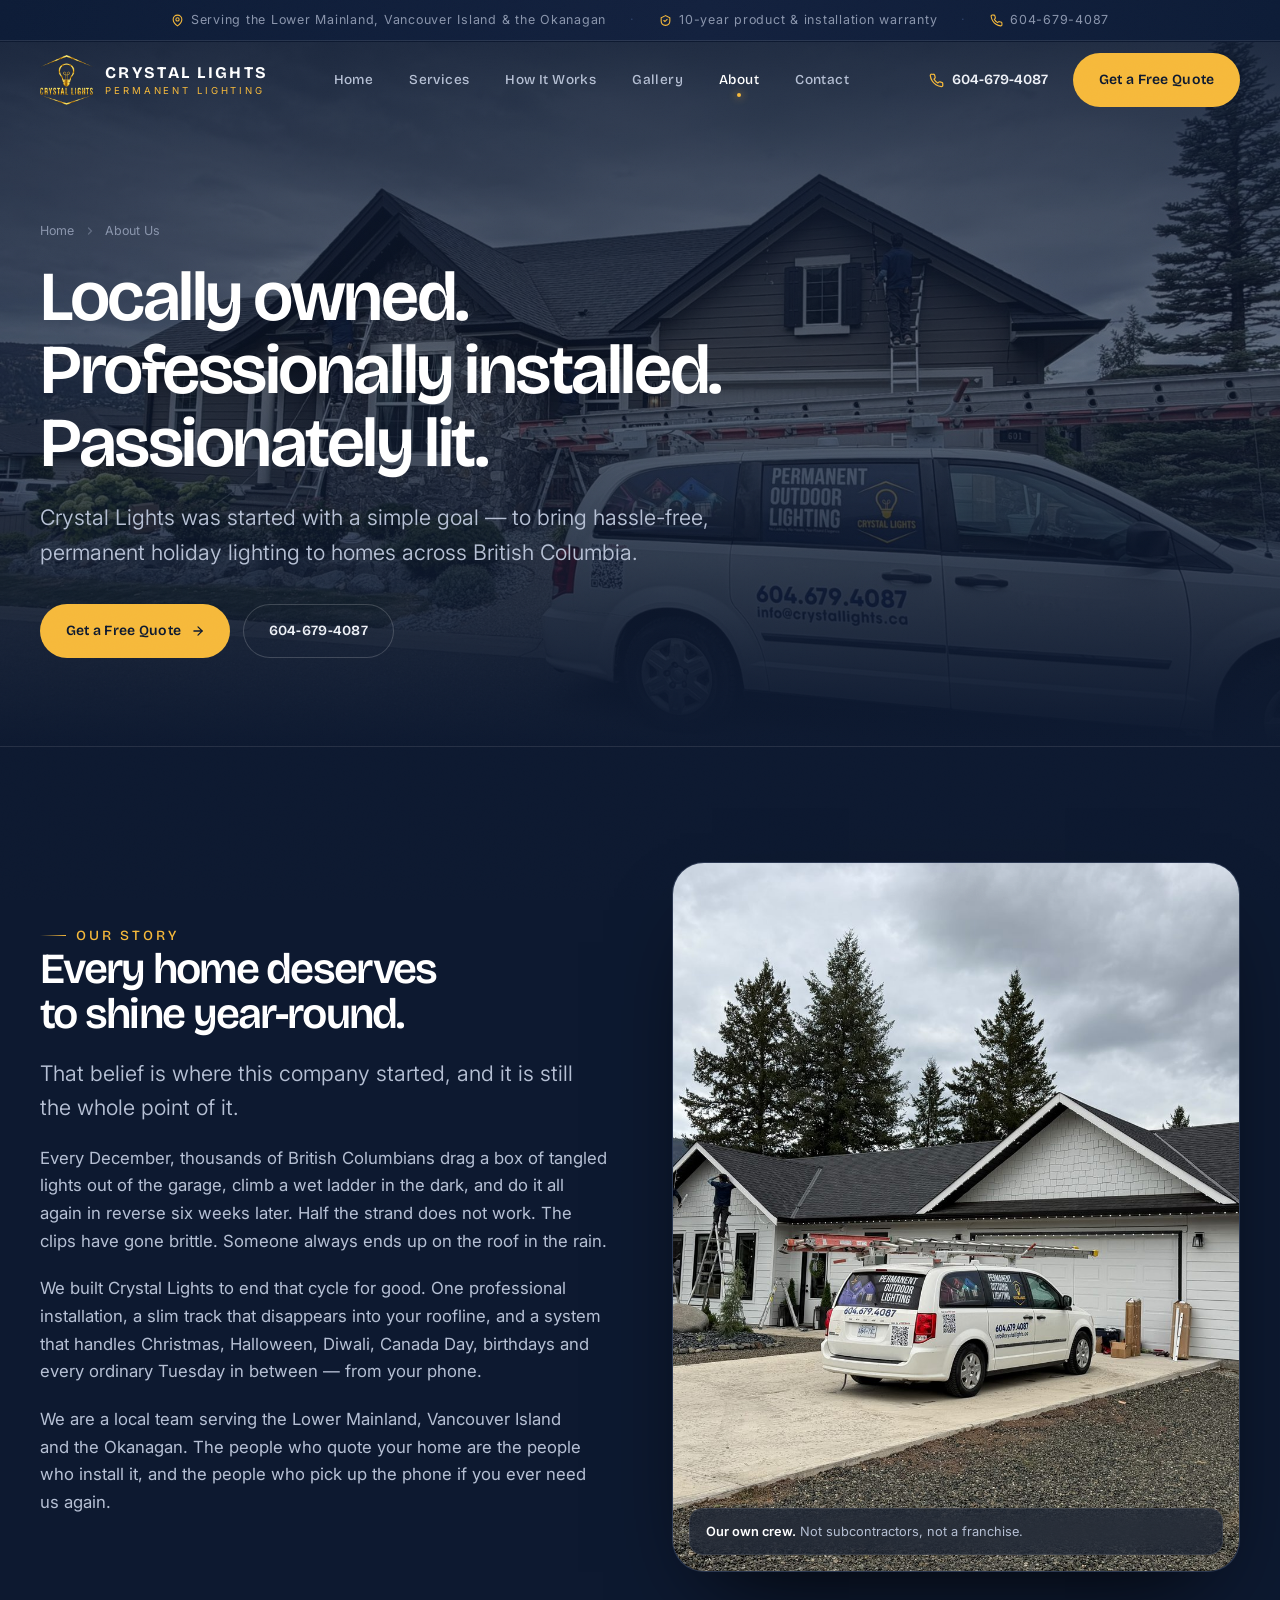
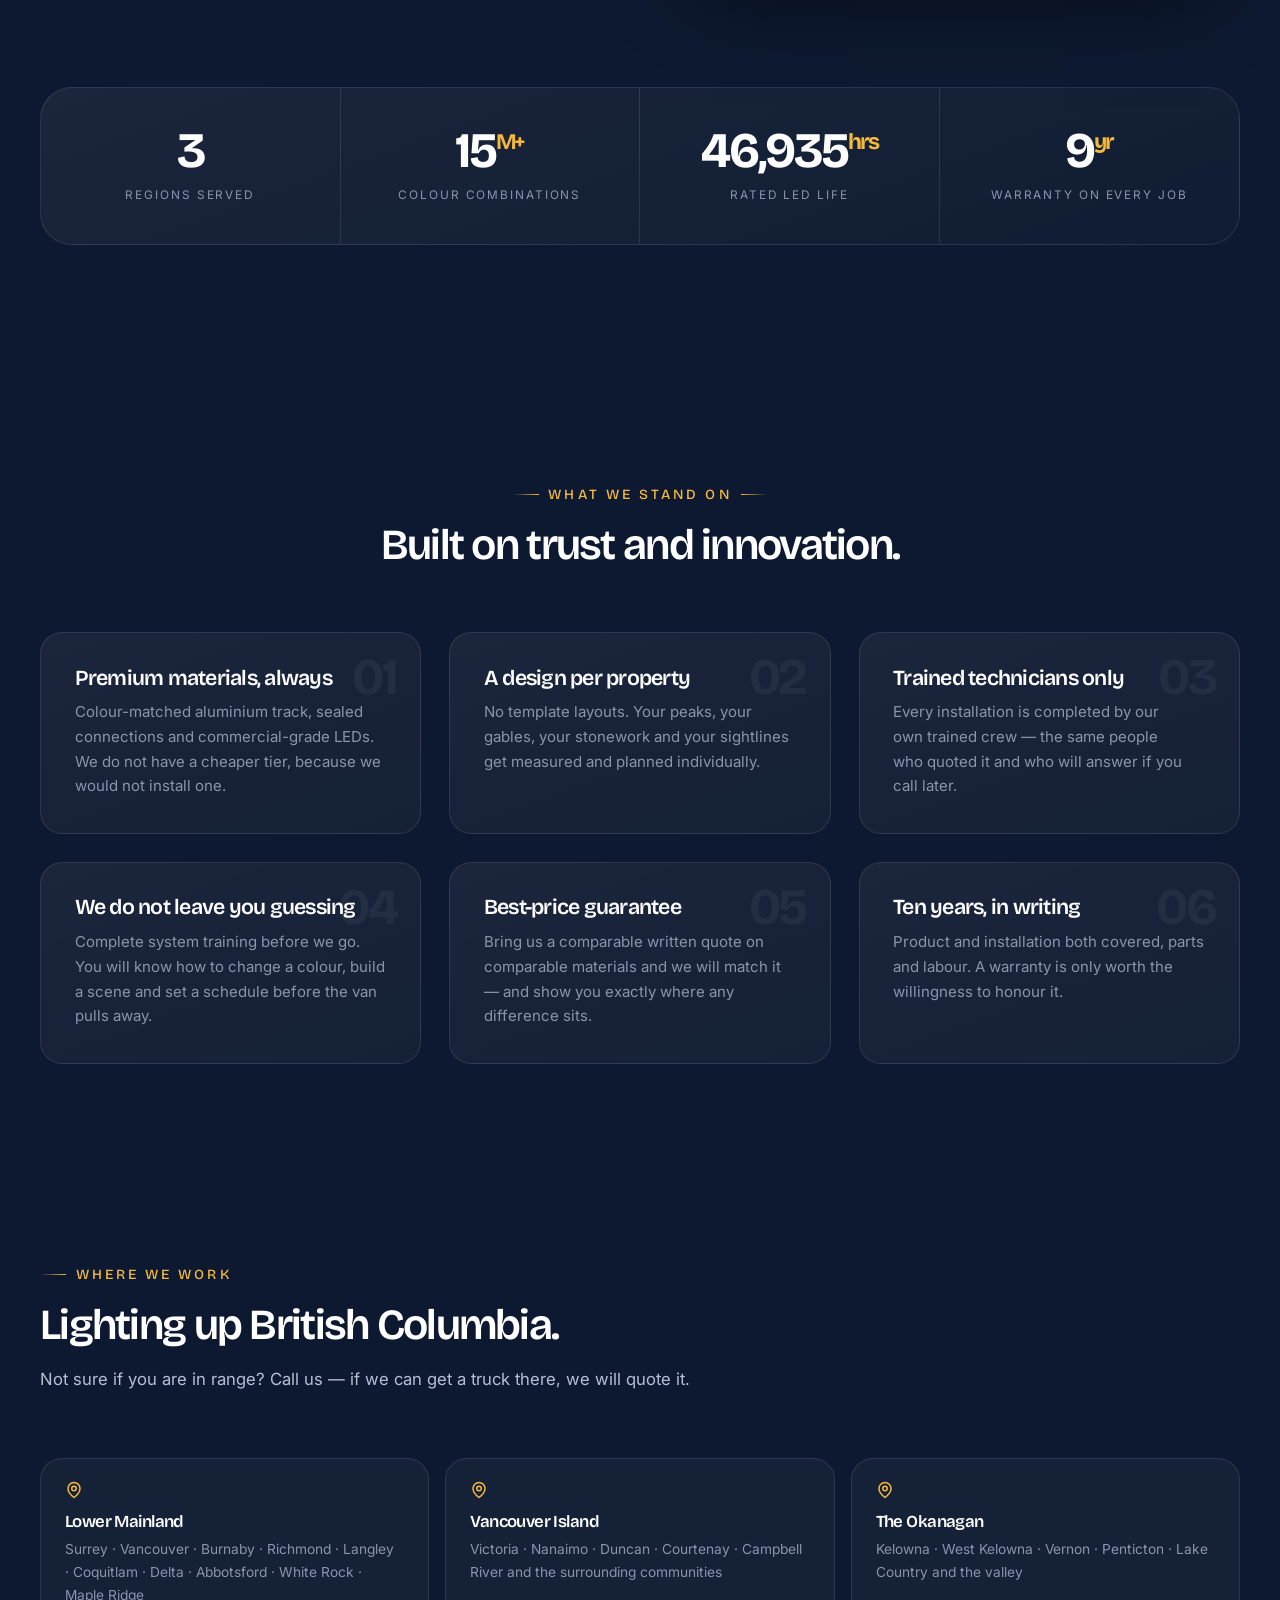
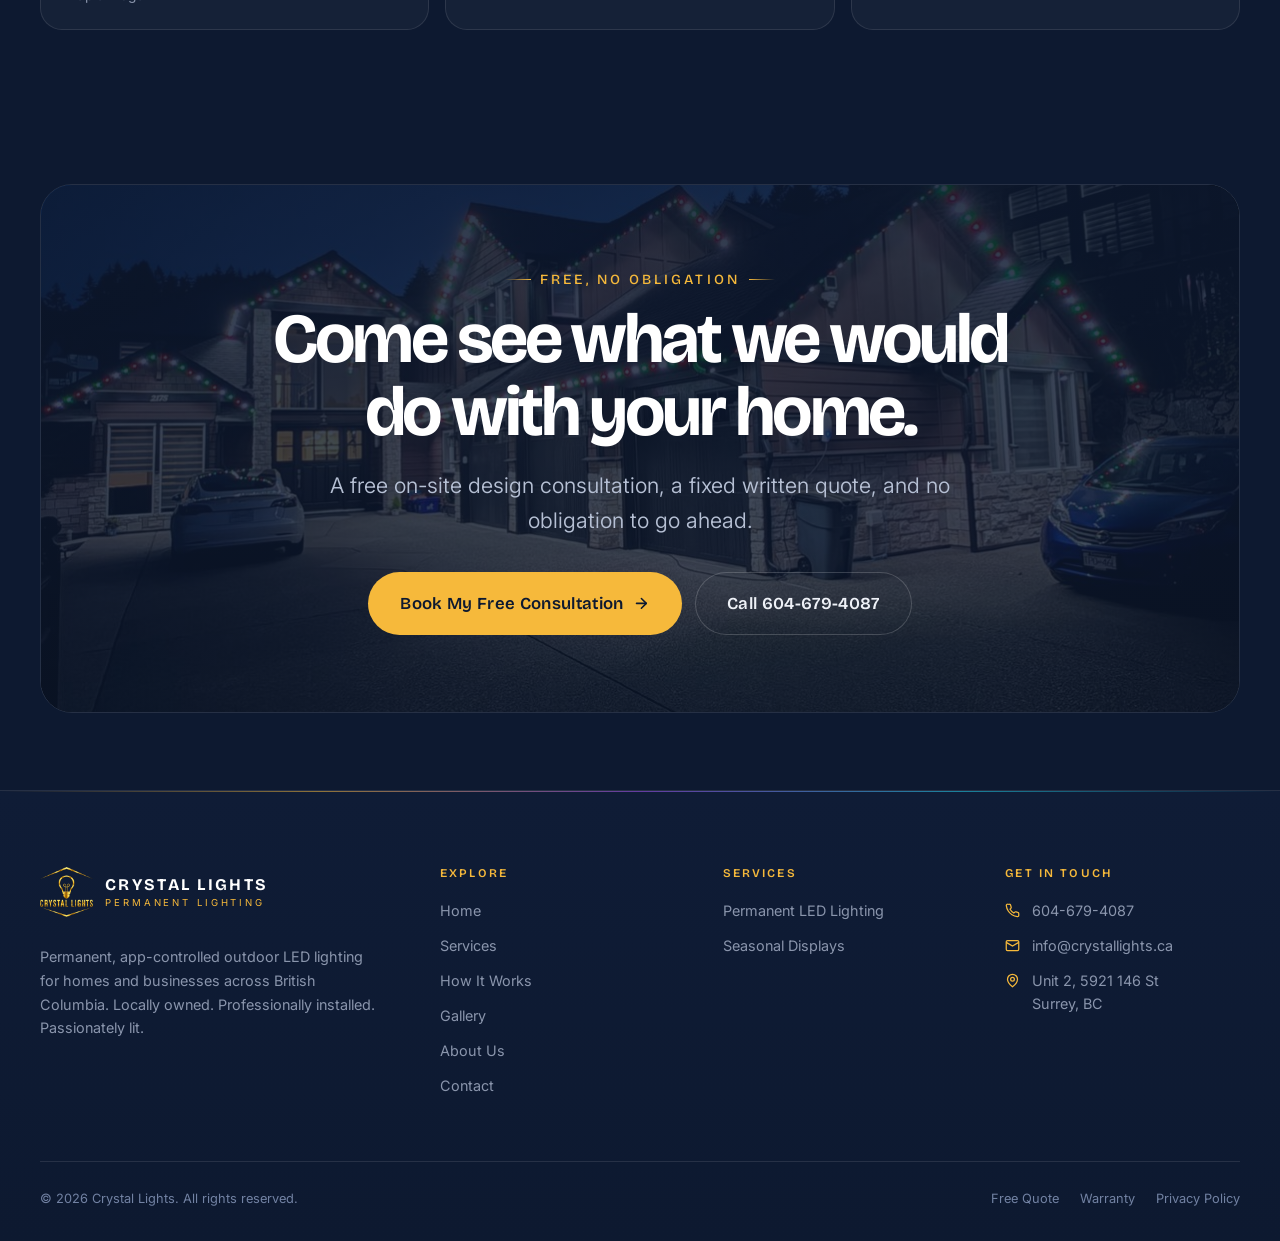
==== about.html @ 899b17d7 "Client revisions: hero copy, app section, scenes, gallery, quote form, reviews Homepage - Hero headl" ====
<!DOCTYPE html>
<html lang="en-CA">
<head>
<meta charset="utf-8">
<meta name="viewport" content="width=device-width, initial-scale=1">
<title>About Us | Locally Owned Permanent Lighting in BC | Crystal Lights</title>
<meta name="description" content="Crystal Lights was started to end the annual ladder climb. A local BC team serving the Lower Mainland, Vancouver Island and the Okanagan, with a 10-year warranty on every job.">
<meta name="theme-color" content="#0D1930">
<link rel="canonical" href="https://crystallights.ca/about.html">

<meta property="og:type" content="website">
<meta property="og:title" content="About Us | Locally Owned Permanent Lighting in BC | Crystal Lights">
<meta property="og:description" content="Crystal Lights was started to end the annual ladder climb. A local BC team serving the Lower Mainland, Vancouver Island and the Okanagan, with a 10-year warranty on every job.">
<meta property="og:image" content="assets/img/gallery/install-okanagan.jpg">
<meta property="og:url" content="https://crystallights.ca/about.html">

<link rel="preconnect" href="https://fonts.googleapis.com">
<link rel="preconnect" href="https://fonts.gstatic.com" crossorigin>
<link href="https://fonts.googleapis.com/css2?family=Bricolage+Grotesque:opsz,wght@12..96,300..800&family=Inter:wght@300;400;500;600;700&family=Instrument+Serif:ital@0;1&display=swap" rel="stylesheet">
<link rel="icon" type="image/png" href="assets/img/favicon.png">
<link rel="stylesheet" href="assets/css/style.css?v=20260917c">
</head>
<body>
<div class="grain" aria-hidden="true"></div>
<a class="skip-link" href="#main">Skip to content</a>

<!-- ========================= TOP BAR ========================= -->
<div class="topbar">
  <div class="shell topbar__inner">
    <span class="topbar__item">
      <svg viewBox="0 0 24 24" fill="none" stroke="currentColor" stroke-width="2" stroke-linecap="round"><path d="M20 10c0 6-8 12-8 12s-8-6-8-12a8 8 0 0 1 16 0Z"/><circle cx="12" cy="10" r="3"/></svg>
      Serving the Lower Mainland, Vancouver Island &amp; the Okanagan
    </span>
    <span class="topbar__sep">·</span>
    <span class="topbar__item topbar__item--hide-sm">
      <svg viewBox="0 0 24 24" fill="none" stroke="currentColor" stroke-width="2" stroke-linecap="round"><path d="m9 12 2 2 4-4"/><path d="M12 3 4 7v6c0 5 3.5 7.7 8 8 4.5-.3 8-3 8-8V7l-8-4Z"/></svg>
      10-year product &amp; installation warranty
    </span>
    <span class="topbar__sep">·</span>
    <a class="topbar__item topbar__item--hide-sm" href="tel:+16046794087">
      <svg viewBox="0 0 24 24" fill="none" stroke="currentColor" stroke-width="2" stroke-linecap="round"><path d="M22 16.9v3a2 2 0 0 1-2.2 2 19.8 19.8 0 0 1-8.6-3.1 19.5 19.5 0 0 1-6-6A19.8 19.8 0 0 1 2.1 4.2 2 2 0 0 1 4.1 2h3a2 2 0 0 1 2 1.7c.1 1 .4 1.9.7 2.8a2 2 0 0 1-.5 2.1L8.1 9.9a16 16 0 0 0 6 6l1.3-1.2a2 2 0 0 1 2.1-.5c.9.3 1.8.6 2.8.7a2 2 0 0 1 1.7 2Z"/></svg>
      604-679-4087
    </a>
  </div>
</div>

<!-- ========================= HEADER ========================= -->
<header class="site-header">
  <div class="shell nav">
    <a class="brand" href="index.html" aria-label="Crystal Lights — home">
      <img class="brand__img" src="assets/img/logo.png" alt="" aria-hidden="true" width="170" height="160">
      <span class="brand__text">
        <span class="brand__name">Crystal Lights</span>
        <span class="brand__tag">Permanent Lighting</span>
      </span>
    </a>

    <nav aria-label="Primary">
      <ul class="nav__menu">
        <li><a class="nav__link" href="index.html">Home</a></li>
        <li><a class="nav__link" href="services.html">Services</a></li>
        <li><a class="nav__link" href="how-it-works.html">How It Works</a></li>
        <li><a class="nav__link" href="gallery.html">Gallery</a></li>
        <li><a class="nav__link" href="about.html" aria-current="page">About</a></li>
        <li><a class="nav__link" href="contact.html">Contact</a></li>
      </ul>
    </nav>

    <div class="nav__actions">
      <a class="nav__phone" href="tel:+16046794087">
        <svg viewBox="0 0 24 24" fill="none" stroke="currentColor" stroke-width="2" stroke-linecap="round"><path d="M22 16.9v3a2 2 0 0 1-2.2 2 19.8 19.8 0 0 1-8.6-3.1 19.5 19.5 0 0 1-6-6A19.8 19.8 0 0 1 2.1 4.2 2 2 0 0 1 4.1 2h3a2 2 0 0 1 2 1.7c.1 1 .4 1.9.7 2.8a2 2 0 0 1-.5 2.1L8.1 9.9a16 16 0 0 0 6 6l1.3-1.2a2 2 0 0 1 2.1-.5c.9.3 1.8.6 2.8.7a2 2 0 0 1 1.7 2Z"/></svg>
        604-679-4087
      </a>
      <a class="btn" href="contact.html">Get a Free Quote</a>
      <button class="burger" type="button" data-burger aria-expanded="false" aria-label="Open menu" aria-controls="drawer">
        <span></span><span></span><span></span>
      </button>
    </div>
  </div>
</header>

<!-- ========================= MOBILE DRAWER ========================= -->
<div class="drawer" id="drawer" data-drawer>
  <div class="drawer__top">
    <span class="brand">
      <img class="brand__img" src="assets/img/logo.png" alt="" aria-hidden="true" width="170" height="160">
      <span class="brand__text">
        <span class="brand__name">Crystal Lights</span>
        <span class="brand__tag">Permanent Lighting</span>
      </span>
    </span>
    <button class="burger" type="button" data-drawer-close aria-expanded="true" aria-label="Close menu">
      <span></span><span></span><span></span>
    </button>
  </div>

  <nav aria-label="Mobile">
    <ul class="drawer__menu">
      <li><a href="index.html"><span>01</span>Home</a></li>
      <li><a href="services.html"><span>02</span>Services</a></li>
      <li><a href="how-it-works.html"><span>03</span>How It Works</a></li>
      <li><a href="gallery.html"><span>04</span>Gallery</a></li>
      <li><a href="about.html" aria-current="page"><span>05</span>About</a></li>
      <li><a href="contact.html"><span>06</span>Contact</a></li>
    </ul>
  </nav>

  <div class="drawer__foot">
    <div class="drawer__contact">
      <a href="tel:+16046794087">604-679-4087</a>
      <a href="mailto:info@crystallights.ca">info@crystallights.ca</a>
      <span class="muted small">Unit 2, 5921 146 St, Surrey, BC</span>
    </div>
    <a class="btn btn--block" href="contact.html">Book a Free Design Consult</a>
  </div>
</div>

<main id="main">


<section class="page-hero">
  <div class="page-hero__media" aria-hidden="true">
    <img src="assets/img/gallery/install-okanagan.jpg" alt="" fetchpriority="high">
  </div>
  <div class="shell">
    <nav class="crumbs" aria-label="Breadcrumb">
      <a href="index.html">Home</a>
      <svg viewBox="0 0 24 24" fill="none" stroke="currentColor" stroke-width="2.5" stroke-linecap="round"><path d="m9 18 6-6-6-6"/></svg>
      <span>About Us</span>
    </nav>
    <h1>Locally owned. Professionally installed. Passionately lit.</h1>
    <p class="lede">Crystal Lights was started with a simple goal — to bring hassle-free, permanent holiday lighting to homes across British Columbia.</p>
    <div class="hero__cta">
      <a class="btn" href="contact.html">Get a Free Quote <svg viewBox="0 0 24 24" fill="none" stroke="currentColor" stroke-width="2.2" stroke-linecap="round" stroke-linejoin="round"><path d="M5 12h14"/><path d="m12 5 7 7-7 7"/></svg></a>
      <a class="btn btn--ghost" href="tel:+16046794087">604-679-4087</a>
    </div>
  </div>
</section>

<section class="section">
  <div class="shell split">
    <div data-reveal>
      <span class="eyebrow">Our story</span>
      <h2 class="h2">Every home deserves to shine year-round.</h2>
      <p class="lede mt-sm">That belief is where this company started, and it is still the whole point of it.</p>
      <p class="mt-sm">Every December, thousands of British Columbians drag a box of tangled lights out of the garage, climb a wet ladder in the dark, and do it all again in reverse six weeks later. Half the strand does not work. The clips have gone brittle. Someone always ends up on the roof in the rain.</p>
      <p class="mt-sm">We built Crystal Lights to end that cycle for good. One professional installation, a slim track that disappears into your roofline, and a system that handles Christmas, Halloween, Diwali, Canada Day, birthdays and every ordinary Tuesday in between — from your phone.</p>
      <p class="mt-sm">We are a local team serving the Lower Mainland, Vancouver Island and the Okanagan. The people who quote your home are the people who install it, and the people who pick up the phone if you ever need us again.</p>
    </div>
    <div data-reveal>
      <div class="frame frame--tall">
        <img src="assets/img/gallery/install-valley.jpg" alt="Two Crystal Lights technicians on ladders installing lighting track along a white home's roofline, with the branded company van in the driveway." loading="lazy">
        <span class="frame__caption"><span><b>Our own crew.</b> Not subcontractors, not a franchise.</span></span>
      </div>
    </div>
  </div>
</section>

<section class="section section--flush-top">
  <div class="shell">
    <div class="stats-band" data-reveal>
      <div class="stat">
        <div class="stat__n"><span data-count="3">0</span></div>
        <div class="stat__l">Regions served</div>
      </div>
      <div class="stat">
        <div class="stat__n"><span data-count="16">0</span><sup>M+</sup></div>
        <div class="stat__l">Colour combinations</div>
      </div>
      <div class="stat">
        <div class="stat__n"><span data-count="50000">0</span><sup>hrs</sup></div>
        <div class="stat__l">Rated LED life</div>
      </div>
      <div class="stat">
        <div class="stat__n"><span data-count="10">0</span><sup>yr</sup></div>
        <div class="stat__l">Warranty on every job</div>
      </div>
    </div>
  </div>
</section>

<section class="section">
  <div class="shell">
    <div class="section-head is-center" data-reveal>
      <span class="eyebrow eyebrow--center">What we stand on</span>
      <h2 class="h2">Built on trust and innovation.</h2>
    </div>
    <div class="grid grid--3 mt-lg">
      <article class="card" data-reveal>
        <span class="card__num">01</span>
        <h3 class="h4">Premium materials, always</h3>
        <p>Colour-matched aluminium track, sealed connections and commercial-grade LEDs. We do not have a cheaper tier, because we would not install one.</p>
      </article>
      <article class="card" data-reveal>
        <span class="card__num">02</span>
        <h3 class="h4">A design per property</h3>
        <p>No template layouts. Your peaks, your gables, your stonework and your sightlines get measured and planned individually.</p>
      </article>
      <article class="card" data-reveal>
        <span class="card__num">03</span>
        <h3 class="h4">Trained technicians only</h3>
        <p>Every installation is completed by our own trained crew — the same people who quoted it and who will answer if you call later.</p>
      </article>
      <article class="card" data-reveal>
        <span class="card__num">04</span>
        <h3 class="h4">We do not leave you guessing</h3>
        <p>Complete system training before we go. You will know how to change a colour, build a scene and set a schedule before the van pulls away.</p>
      </article>
      <article class="card" data-reveal>
        <span class="card__num">05</span>
        <h3 class="h4">Best-price guarantee</h3>
        <p>Bring us a comparable written quote on comparable materials and we will match it — and show you exactly where any difference sits.</p>
      </article>
      <article class="card" data-reveal>
        <span class="card__num">06</span>
        <h3 class="h4">Ten years, in writing</h3>
        <p>Product and installation both covered, parts and labour. A warranty is only worth the willingness to honour it.</p>
      </article>
    </div>
  </div>
</section>

<section class="section section--tight">
  <div class="shell">
    <div class="section-head" data-reveal>
      <span class="eyebrow">Where we work</span>
      <h2 class="h2">Lighting up British Columbia.</h2>
      <p>Not sure if you are in range? Call us — if we can get a truck there, we will quote it.</p>
    </div>
    <div class="areas mt-lg">
      <div class="area" data-reveal>
        <svg class="area__pin" viewBox="0 0 24 24" fill="none" stroke="currentColor" stroke-width="2" stroke-linecap="round"><path d="M20 10c0 6-8 12-8 12s-8-6-8-12a8 8 0 0 1 16 0Z"/><circle cx="12" cy="10" r="3"/></svg>
        <h3>Lower Mainland</h3>
        <p>Surrey · Vancouver · Burnaby · Richmond · Langley · Coquitlam · Delta · Abbotsford · White Rock · Maple Ridge</p>
      </div>
      <div class="area" data-reveal>
        <svg class="area__pin" viewBox="0 0 24 24" fill="none" stroke="currentColor" stroke-width="2" stroke-linecap="round"><path d="M20 10c0 6-8 12-8 12s-8-6-8-12a8 8 0 0 1 16 0Z"/><circle cx="12" cy="10" r="3"/></svg>
        <h3>Vancouver Island</h3>
        <p>Victoria · Nanaimo · Duncan · Courtenay · Campbell River and the surrounding communities</p>
      </div>
      <div class="area" data-reveal>
        <svg class="area__pin" viewBox="0 0 24 24" fill="none" stroke="currentColor" stroke-width="2" stroke-linecap="round"><path d="M20 10c0 6-8 12-8 12s-8-6-8-12a8 8 0 0 1 16 0Z"/><circle cx="12" cy="10" r="3"/></svg>
        <h3>The Okanagan</h3>
        <p>Kelowna · West Kelowna · Vernon · Penticton · Lake Country and the valley</p>
      </div>
    </div>
  </div>
</section>

<section class="section section--tight">
  <div class="shell">
    <div class="cta-band" data-reveal>
      <div class="cta-band__bg" aria-hidden="true"><img src="assets/img/gallery/craftsman-christmas.jpg" alt="" loading="lazy"></div>
      <span class="eyebrow eyebrow--center">Free, no obligation</span>
      <h2 class="mt-xs">Come see what we would do with your home.</h2>
      <p class="lede">A free on-site design consultation, a fixed written quote, and no obligation to go ahead.</p>
      <div class="hero__cta">
        <a class="btn btn--lg" href="contact.html">Book My Free Consultation <svg viewBox="0 0 24 24" fill="none" stroke="currentColor" stroke-width="2.2" stroke-linecap="round" stroke-linejoin="round"><path d="M5 12h14"/><path d="m12 5 7 7-7 7"/></svg></a>
        <a class="btn btn--ghost btn--lg" href="tel:+16046794087">Call 604-679-4087</a>
      </div>
    </div>
  </div>
</section>

</main>

<!-- ========================= FOOTER ========================= -->
<footer class="site-footer">
  <div class="shell">
    <div class="footer__grid">
      <div class="footer__about">
        <a class="brand" href="index.html">
          <img class="brand__img" src="assets/img/logo.png" alt="" aria-hidden="true" width="170" height="160">
      <span class="brand__text">
        <span class="brand__name">Crystal Lights</span>
        <span class="brand__tag">Permanent Lighting</span>
      </span>
        </a>
        <p>Permanent, app-controlled outdoor LED lighting for homes and businesses across British Columbia. Locally owned. Professionally installed. Passionately lit.</p>
        <!-- Social links: the current crystallights.ca has Facebook, X and
             Instagram icons in its footer, but none of them carry a URL — they
             were never connected. Nothing to copy across, so they are left out
             rather than shipped dead. When the owner supplies the handles,
             delete this comment and uncomment the block below.

        <div class="socials">
          <a href="https://facebook.com/YOURPAGE" aria-label="Crystal Lights on Facebook" rel="noopener"><svg viewBox="0 0 24 24" fill="currentColor"><path d="M22 12a10 10 0 1 0-11.6 9.9v-7H7.9V12h2.5V9.8c0-2.5 1.5-3.9 3.8-3.9 1.1 0 2.2.2 2.2.2v2.5h-1.3c-1.2 0-1.6.8-1.6 1.6V12h2.8l-.4 2.9h-2.3v7A10 10 0 0 0 22 12Z"/></svg></a>
          <a href="https://instagram.com/YOURHANDLE" aria-label="Crystal Lights on Instagram" rel="noopener"><svg viewBox="0 0 24 24" fill="none" stroke="currentColor" stroke-width="1.9"><rect x="3" y="3" width="18" height="18" rx="5"/><circle cx="12" cy="12" r="3.8"/><circle cx="17.4" cy="6.6" r="1.1" fill="currentColor" stroke="none"/></svg></a>
          <a href="https://x.com/YOURHANDLE" aria-label="Crystal Lights on X" rel="noopener"><svg viewBox="0 0 24 24" fill="currentColor"><path d="M17.5 3h3.1l-6.8 7.8L21.8 21h-6.2l-4.9-6.4L5.1 21H2l7.3-8.3L2.4 3h6.3l4.4 5.8ZM16.4 19.2h1.7L7.7 4.7H5.9Z"/></svg></a>
        </div>
        -->
      </div>

      <div class="footer__col">
        <h4>Explore</h4>
        <ul>
          <li><a href="index.html">Home</a></li>
          <li><a href="services.html">Services</a></li>
          <li><a href="how-it-works.html">How It Works</a></li>
          <li><a href="gallery.html">Gallery</a></li>
          <li><a href="about.html">About Us</a></li>
          <li><a href="contact.html">Contact</a></li>
        </ul>
      </div>

      <div class="footer__col">
        <h4>Services</h4>
        <ul>
          <li><a href="services.html#permanent">Permanent LED Lighting</a></li>
          <li><a href="services.html#seasonal">Seasonal Displays</a></li>
        </ul>
      </div>

      <div class="footer__col">
        <h4>Get in touch</h4>
        <ul>
          <li class="with-ic">
            <svg viewBox="0 0 24 24" fill="none" stroke="currentColor" stroke-width="2" stroke-linecap="round"><path d="M22 16.9v3a2 2 0 0 1-2.2 2 19.8 19.8 0 0 1-8.6-3.1 19.5 19.5 0 0 1-6-6A19.8 19.8 0 0 1 2.1 4.2 2 2 0 0 1 4.1 2h3a2 2 0 0 1 2 1.7c.1 1 .4 1.9.7 2.8a2 2 0 0 1-.5 2.1L8.1 9.9a16 16 0 0 0 6 6l1.3-1.2a2 2 0 0 1 2.1-.5c.9.3 1.8.6 2.8.7a2 2 0 0 1 1.7 2Z"/></svg>
            <a href="tel:+16046794087">604-679-4087</a>
          </li>
          <li class="with-ic">
            <svg viewBox="0 0 24 24" fill="none" stroke="currentColor" stroke-width="2"><rect x="2" y="4" width="20" height="16" rx="2"/><path d="m2 7 10 6 10-6"/></svg>
            <a href="mailto:info@crystallights.ca">info@crystallights.ca</a>
          </li>
          <li class="with-ic">
            <svg viewBox="0 0 24 24" fill="none" stroke="currentColor" stroke-width="2" stroke-linecap="round"><path d="M20 10c0 6-8 12-8 12s-8-6-8-12a8 8 0 0 1 16 0Z"/><circle cx="12" cy="10" r="3"/></svg>
            <span>Unit 2, 5921 146 St<br>Surrey, BC</span>
          </li>
        </ul>
      </div>
    </div>

    <div class="footer__bar">
      <span>© <span data-year>2026</span> Crystal Lights. All rights reserved.</span>
      <nav aria-label="Legal">
        <a href="contact.html">Free Quote</a>
        <a href="services.html">Warranty</a>
        <a href="privacy.html">Privacy Policy</a>
      </nav>
    </div>
  </div>
</footer>

<!-- ========================= LIGHTBOX ========================= -->
<div class="lightbox" data-lightbox role="dialog" aria-modal="true" aria-label="Gallery image">
  <button class="lightbox__btn lightbox__close" type="button" data-lightbox-close aria-label="Close">
    <svg viewBox="0 0 24 24" fill="none" stroke="currentColor" stroke-width="2" stroke-linecap="round"><path d="M18 6 6 18"/><path d="m6 6 12 12"/></svg>
  </button>
  <button class="lightbox__btn lightbox__prev" type="button" data-lightbox-prev aria-label="Previous">
    <svg viewBox="0 0 24 24" fill="none" stroke="currentColor" stroke-width="2" stroke-linecap="round" stroke-linejoin="round"><path d="m15 18-6-6 6-6"/></svg>
  </button>
  <button class="lightbox__btn lightbox__next" type="button" data-lightbox-next aria-label="Next">
    <svg viewBox="0 0 24 24" fill="none" stroke="currentColor" stroke-width="2" stroke-linecap="round" stroke-linejoin="round"><path d="m9 18 6-6-6-6"/></svg>
  </button>
  <div>
    <img data-lightbox-img src="" alt="">
    <p class="lightbox__cap" data-lightbox-cap></p>
  </div>
</div>

<!-- ========================= MOBILE DOCK ========================= -->
<div class="dock" data-dock>
  <a class="btn btn--ghost" href="tel:+16046794087">Call</a>
  <a class="btn" href="contact.html">Free Quote</a>
</div>


<script src="assets/js/main.js?v=20260917c" defer></script>
</body>
</html>
---- assets/css/style.css ----
/* ==========================================================================
   Crystal Lights — Core Stylesheet
   Permanent outdoor LED lighting · British Columbia
   ========================================================================== */

/* --------------------------------------------------------------------------
   1. Design tokens
   -------------------------------------------------------------------------- */
:root {
  /* Base / ink */
  --ink-000: #0d1930;   /* client brand background — RGB 13, 25, 48 */
  --ink-050: #0f1c36;
  --ink-100: #13213e;
  --ink-200: #182847;
  --ink-300: #203256;
  --ink-400: #2d4169;

  /* Brand gold (from the Crystal Lights mark) */
  --gold-100: #ffe9b0;
  --gold-300: #ffd166;
  --gold-400: #f6b93b;
  --gold-500: #e0a021;
  --gold-700: #9c6b0e;

  /* Brand navy */
  --navy-500: #16305c;
  --navy-700: #0d1c37;

  /* RGB spectrum accents — the product itself */
  --spec-cyan: #22d3ee;
  --spec-blue: #3b82f6;
  --spec-violet: #a855f7;
  --spec-magenta: #f0398b;
  --spec-emerald: #34d399;
  --spec-amber: #fbbf24;

  /* Text */
  --text-000: #ffffff;
  --text-100: #eef1f7;
  --text-300: #b6c0d4;
  --text-500: #8a95ac;
  --text-700: #7282a3;

  /* Surfaces */
  --surface: rgba(255, 255, 255, 0.035);
  --surface-2: rgba(255, 255, 255, 0.06);
  --hairline: rgba(255, 255, 255, 0.1);
  --hairline-strong: rgba(255, 255, 255, 0.18);

  /* Type */
  --font-display: "Bricolage Grotesque", "Segoe UI", system-ui, sans-serif;
  --font-body: "Inter", "Segoe UI", system-ui, sans-serif;
  --font-accent: "Instrument Serif", Georgia, serif;

  /* Scale (fluid) */
  --step--1: clamp(0.8rem, 0.77rem + 0.14vw, 0.875rem);
  --step-0: clamp(0.95rem, 0.92rem + 0.16vw, 1.05rem);
  --step-1: clamp(1.13rem, 1.06rem + 0.35vw, 1.35rem);
  --step-2: clamp(1.4rem, 1.25rem + 0.72vw, 1.85rem);
  --step-3: clamp(1.75rem, 1.44rem + 1.55vw, 2.75rem);
  --step-4: clamp(2.3rem, 1.5rem + 3.6vw, 4.75rem);
  --step-5: clamp(3rem, 1.1rem + 8vw, 8.5rem);
  --step-6: clamp(3.6rem, 0.5rem + 12vw, 13rem);

  /* Rhythm */
  --gutter: clamp(1.15rem, 4vw, 2.5rem);
  --section-y: clamp(4.5rem, 9vw, 9rem);
  --maxw: 1280px;
  --maxw-narrow: 760px;

  /* Radii */
  --r-sm: 8px;
  --r-md: 14px;
  --r-lg: 22px;
  --r-xl: 32px;
  --r-pill: 999px;

  /* Motion */
  --ease-out: cubic-bezier(0.22, 1, 0.36, 1);
  --ease-in-out: cubic-bezier(0.65, 0, 0.35, 1);

  /* Shadows */
  --shadow-md: 0 18px 50px -24px rgba(0, 0, 0, 0.9);
  --shadow-lg: 0 40px 90px -40px rgba(0, 0, 0, 0.95);
  --glow-gold: 0 0 0 1px rgba(246, 185, 59, 0.28), 0 18px 55px -18px rgba(246, 185, 59, 0.45);
}

/* --------------------------------------------------------------------------
   2. Reset & base
   -------------------------------------------------------------------------- */
*,
*::before,
*::after { box-sizing: border-box; }

* { margin: 0; }

html {
  -webkit-text-size-adjust: 100%;
  scroll-behavior: smooth;
  scrollbar-color: var(--ink-400) var(--ink-050);
}

@media (prefers-reduced-motion: reduce) {
  html { scroll-behavior: auto; }
  *, *::before, *::after {
    animation-duration: 0.001ms !important;
    animation-iteration-count: 1 !important;
    transition-duration: 0.001ms !important;
  }
}

body {
  font-family: var(--font-body);
  font-size: var(--step-0);
  line-height: 1.65;
  color: var(--text-300);
  background: var(--ink-000);
  -webkit-font-smoothing: antialiased;
  text-rendering: optimizeLegibility;
  overflow-x: hidden;
}

body.is-locked { overflow: hidden; }

img, svg, video, canvas {
  display: block;
  max-width: 100%;
  height: auto;
}

h1, h2, h3, h4, h5, legend {
  font-family: var(--font-display);
  color: var(--text-000);
  line-height: 1.04;
  letter-spacing: -0.035em;
  font-weight: 600;
  font-optical-sizing: auto;
  text-wrap: balance;
}

/* Optical sizing: the bigger the type, the tighter it wants to be. */
.h-display, .hero__title, .cta-band h2 { letter-spacing: -0.05em; font-weight: 700; }
.h2 { letter-spacing: -0.04em; }

p { text-wrap: pretty; }

a { color: inherit; text-decoration: none; }

button, input, select, textarea { font: inherit; color: inherit; }

:focus-visible {
  outline: 2px solid var(--gold-400);
  outline-offset: 3px;
  border-radius: 4px;
}

::selection { background: var(--gold-400); color: var(--ink-000); }

::-webkit-scrollbar { width: 10px; height: 10px; }
::-webkit-scrollbar-track { background: var(--ink-050); }
::-webkit-scrollbar-thumb { background: var(--ink-400); border-radius: 99px; }
::-webkit-scrollbar-thumb:hover { background: var(--gold-700); }

.skip-link {
  position: absolute;
  left: -9999px;
  top: 0;
  z-index: 999;
  background: var(--gold-400);
  color: var(--ink-000);
  padding: 0.75rem 1.25rem;
  font-weight: 600;
  border-radius: 0 0 var(--r-sm) 0;
}
.skip-link:focus { left: 0; }

/* --------------------------------------------------------------------------
   3. Layout primitives
   -------------------------------------------------------------------------- */
.shell {
  width: min(100% - (var(--gutter) * 2), var(--maxw));
  margin-inline: auto;
}

.shell--narrow { max-width: var(--maxw-narrow); }

.section { padding-block: var(--section-y); position: relative; }
.section--tight { padding-block: clamp(3rem, 6vw, 5.5rem); }
.section--flush-top { padding-top: 0; }

.stack > * + * { margin-top: var(--stack-gap, 1rem); }

.grid { display: grid; gap: clamp(1.1rem, 2.4vw, 1.75rem); }
.grid--2 { grid-template-columns: repeat(auto-fit, minmax(min(100%, 340px), 1fr)); }
.grid--3 { grid-template-columns: repeat(auto-fit, minmax(min(100%, 290px), 1fr)); }
.grid--4 { grid-template-columns: repeat(auto-fit, minmax(min(100%, 220px), 1fr)); }

/* --------------------------------------------------------------------------
   4. Typographic helpers
   -------------------------------------------------------------------------- */
.eyebrow {
  display: inline-flex;
  align-items: center;
  gap: 0.6rem;
  font-family: var(--font-display);
  font-size: var(--step--1);
  font-weight: 500;
  letter-spacing: 0.22em;
  text-transform: uppercase;
  color: var(--gold-400);
}

.eyebrow::before {
  content: "";
  width: 26px;
  height: 1px;
  background: linear-gradient(90deg, transparent, var(--gold-400));
}

.eyebrow--center::after {
  content: "";
  width: 26px;
  height: 1px;
  background: linear-gradient(270deg, transparent, var(--gold-400));
}

.h-display { font-size: var(--step-5); font-weight: 700; letter-spacing: -0.04em; }
.h1 { font-size: var(--step-4); }
.h2 { font-size: var(--step-3); }
.h3 { font-size: var(--step-2); }
.h4 { font-size: var(--step-1); }

.lede {
  font-size: var(--step-1);
  color: var(--text-300);
  line-height: 1.6;
  font-weight: 350;
}

.muted { color: var(--text-500); }
.small { font-size: var(--step--1); }

.accent {
  font-family: var(--font-accent);
  font-style: italic;
  font-weight: 400;
  letter-spacing: -0.01em;
}

.gold { color: var(--gold-400); }

.spectrum-text {
  background: linear-gradient(100deg, var(--spec-cyan), var(--spec-violet) 38%, var(--spec-magenta) 62%, var(--gold-400));
  -webkit-background-clip: text;
  background-clip: text;
  color: transparent;
}

.section-head { max-width: 720px; }
.section-head.is-center { margin-inline: auto; text-align: center; }
.section-head .eyebrow { margin-bottom: 1.1rem; }
.section-head p { margin-top: 1.15rem; }

/* --------------------------------------------------------------------------
   5. Buttons
   -------------------------------------------------------------------------- */
.btn {
  --btn-bg: var(--gold-400);
  --btn-fg: var(--ink-000);
  position: relative;
  display: inline-flex;
  align-items: center;
  justify-content: center;
  gap: 0.6rem;
  padding: 0.95rem 1.6rem;
  font-family: var(--font-display);
  font-size: var(--step--1);
  font-weight: 600;
  letter-spacing: 0.02em;
  border: 0;
  border-radius: var(--r-pill);
  background: var(--btn-bg);
  color: var(--btn-fg);
  cursor: pointer;
  overflow: hidden;
  isolation: isolate;
  transition: transform 0.35s var(--ease-out), box-shadow 0.35s var(--ease-out),
    background-color 0.35s var(--ease-out), color 0.35s var(--ease-out);
  white-space: nowrap;
}

.btn svg { width: 1em; height: 1em; flex: none; }

.btn::after {
  content: "";
  position: absolute;
  inset: 0;
  z-index: -1;
  background: linear-gradient(100deg, var(--gold-300), #fff 45%, var(--gold-400));
  opacity: 0;
  transition: opacity 0.35s var(--ease-out);
}

.btn:hover { transform: translateY(-2px); box-shadow: var(--glow-gold); }
.btn:hover::after { opacity: 1; }
.btn:active { transform: translateY(0); }

.btn--ghost {
  --btn-bg: transparent;
  --btn-fg: var(--text-100);
  box-shadow: inset 0 0 0 1px var(--hairline-strong);
}
.btn--ghost::after { background: rgba(255, 255, 255, 0.08); }
.btn--ghost:hover {
  box-shadow: inset 0 0 0 1px var(--hairline-strong), 0 16px 40px -22px rgba(0, 0, 0, 0.9);
  color: var(--text-000);
}

.btn--dark { --btn-bg: var(--ink-200); --btn-fg: var(--text-100); }
.btn--dark::after { background: var(--ink-300); }

.btn--lg { padding: 1.1rem 2rem; font-size: var(--step-0); }
.btn--block { width: 100%; }

.link-arrow {
  display: inline-flex;
  align-items: center;
  gap: 0.5rem;
  font-family: var(--font-display);
  font-size: var(--step--1);
  font-weight: 600;
  letter-spacing: 0.04em;
  color: var(--gold-400);
  padding-bottom: 2px;
  background-image: linear-gradient(var(--gold-400), var(--gold-400));
  background-size: 0% 1px;
  background-repeat: no-repeat;
  background-position: 0 100%;
  transition: background-size 0.4s var(--ease-out);
}
.link-arrow svg { transition: transform 0.4s var(--ease-out); width: 1em; }
.link-arrow:hover { background-size: 100% 1px; }
.link-arrow:hover svg { transform: translateX(4px); }

/* --------------------------------------------------------------------------
   6. Decorative atmosphere
   -------------------------------------------------------------------------- */
.aurora {
  position: absolute;
  /* Never extend past the sides: this sits in unclipped sections and would
     otherwise widen the page on phones. */
  inset: -10% 0 auto;
  height: 70vh;
  pointer-events: none;
  z-index: 0;
  filter: blur(90px);
  opacity: 0.5;
  background:
    radial-gradient(40% 55% at 18% 30%, rgba(34, 211, 238, 0.3), transparent 70%),
    radial-gradient(38% 50% at 52% 15%, rgba(168, 85, 247, 0.28), transparent 70%),
    radial-gradient(42% 55% at 84% 35%, rgba(246, 185, 59, 0.26), transparent 70%);
}

.grain {
  position: fixed;
  inset: 0;
  z-index: 9998;
  pointer-events: none;
  opacity: 0.032;
  background-image: url("data:image/svg+xml,%3Csvg xmlns='http://www.w3.org/2000/svg' width='180' height='180'%3E%3Cfilter id='n'%3E%3CfeTurbulence type='fractalNoise' baseFrequency='0.85' numOctaves='3'/%3E%3C/filter%3E%3Crect width='180' height='180' filter='url(%23n)'/%3E%3C/svg%3E");
  mix-blend-mode: overlay;
}

.hairline-top { border-top: 1px solid var(--hairline); }

/* --------------------------------------------------------------------------
   7. Header / navigation
   -------------------------------------------------------------------------- */
.topbar {
  position: relative;
  z-index: 60;
  background: linear-gradient(90deg, var(--navy-700), var(--ink-100) 55%, var(--navy-700));
  border-bottom: 1px solid var(--hairline);
  font-size: 0.78rem;
  letter-spacing: 0.06em;
  color: var(--text-500);
}

.topbar__inner {
  display: flex;
  align-items: center;
  justify-content: center;
  gap: 1.5rem;
  min-height: 40px;
  padding-block: 0.45rem;
  text-align: center;
}

.topbar__item { display: inline-flex; align-items: center; gap: 0.45rem; }
.topbar__item svg { width: 13px; height: 13px; color: var(--gold-400); }
.topbar a:hover { color: var(--gold-300); }
.topbar__sep { color: var(--ink-400); }

@media (max-width: 860px) {
  .topbar__item--hide-sm, .topbar__sep { display: none; }
  .topbar { font-size: 0.72rem; letter-spacing: 0.03em; }
  .topbar__item { align-items: flex-start; }
  .topbar__item svg { margin-top: 0.2em; }
}

.site-header {
  position: sticky;
  top: 0;
  z-index: 70;
  transition: background-color 0.4s var(--ease-out), box-shadow 0.4s var(--ease-out),
    backdrop-filter 0.4s var(--ease-out), border-color 0.4s var(--ease-out);
  border-bottom: 1px solid transparent;
}

.site-header.is-stuck {
  background: rgba(7, 10, 18, 0.78);
  backdrop-filter: blur(18px) saturate(140%);
  -webkit-backdrop-filter: blur(18px) saturate(140%);
  border-bottom-color: var(--hairline);
  box-shadow: 0 20px 50px -35px rgba(0, 0, 0, 1);
}

.nav {
  display: flex;
  align-items: center;
  justify-content: space-between;
  gap: 1.5rem;
  min-height: 78px;
}

/* Logo */
.brand { display: inline-flex; align-items: center; gap: 0.75rem; }

.brand__mark {
  width: 40px;
  height: 40px;
  flex: none;
  border-radius: 11px;
  display: grid;
  place-items: center;
  background: linear-gradient(145deg, var(--navy-500), var(--ink-100));
  box-shadow: inset 0 0 0 1px rgba(246, 185, 59, 0.35), 0 10px 26px -14px rgba(246, 185, 59, 0.55);
}
.brand__mark svg { width: 21px; height: 21px; color: var(--gold-400); }

.brand__img {
  height: 50px;
  width: auto;
  flex: none;
}
@media (max-width: 520px) { .brand__img { height: 42px; } }

.brand__text { display: flex; flex-direction: column; line-height: 1; }
.brand__name {
  font-family: var(--font-display);
  font-weight: 700;
  font-size: 1.02rem;
  letter-spacing: 0.14em;
  color: var(--text-000);
  text-transform: uppercase;
  white-space: nowrap;
}
.brand__tag {
  font-size: 0.6rem;
  letter-spacing: 0.3em;
  text-transform: uppercase;
  color: var(--gold-400);
  margin-top: 5px;
}

/* Desktop menu */
.nav__menu {
  display: flex;
  align-items: center;
  gap: 0.35rem;
  list-style: none;
  padding: 0;
}

.nav__link {
  position: relative;
  display: block;
  padding: 0.6rem 0.95rem;
  font-family: var(--font-display);
  font-size: 0.85rem;
  font-weight: 500;
  letter-spacing: 0.03em;
  color: var(--text-300);
  border-radius: var(--r-pill);
  white-space: nowrap;
  transition: color 0.3s var(--ease-out), background-color 0.3s var(--ease-out);
}

.nav__link::after {
  content: "";
  position: absolute;
  left: 50%;
  bottom: 4px;
  width: 4px;
  height: 4px;
  border-radius: 50%;
  background: var(--gold-400);
  transform: translate(-50%, 6px);
  opacity: 0;
  transition: all 0.35s var(--ease-out);
  box-shadow: 0 0 8px var(--gold-400);
}

.nav__link:hover { color: var(--text-000); background: var(--surface); }
.nav__link[aria-current="page"] { color: var(--text-000); }
.nav__link[aria-current="page"]::after { opacity: 1; transform: translate(-50%, 0); }

.nav__actions { display: flex; align-items: center; gap: 0.7rem; }

.nav__phone {
  display: inline-flex;
  align-items: center;
  gap: 0.5rem;
  font-family: var(--font-display);
  font-weight: 600;
  font-size: 0.88rem;
  color: var(--text-100);
  padding: 0.55rem 0.9rem;
  border-radius: var(--r-pill);
  white-space: nowrap;
  transition: color 0.3s, background-color 0.3s;
}
.nav__phone svg { width: 15px; height: 15px; color: var(--gold-400); }
.nav__phone:hover { color: var(--gold-300); background: var(--surface); }

/* Burger */
.burger {
  display: none;
  width: 44px;
  height: 44px;
  border: 1px solid var(--hairline-strong);
  border-radius: 12px;
  background: var(--surface);
  cursor: pointer;
  position: relative;
}
.burger span {
  position: absolute;
  left: 50%;
  width: 17px;
  height: 1.6px;
  background: var(--text-100);
  border-radius: 2px;
  transform: translateX(-50%);
  transition: transform 0.35s var(--ease-out), opacity 0.25s var(--ease-out), top 0.35s var(--ease-out);
}
.burger span:nth-child(1) { top: 16px; }
.burger span:nth-child(2) { top: 21px; }
.burger span:nth-child(3) { top: 26px; }

.burger[aria-expanded="true"] span:nth-child(1) { top: 21px; transform: translateX(-50%) rotate(45deg); }
.burger[aria-expanded="true"] span:nth-child(2) { opacity: 0; }
.burger[aria-expanded="true"] span:nth-child(3) { top: 21px; transform: translateX(-50%) rotate(-45deg); }

@media (max-width: 1200px) {
  .nav__link { padding-inline: 0.7rem; font-size: 0.82rem; }
  .nav__phone { display: none; }
}

@media (max-width: 1040px) {
  .nav__menu { display: none; }
  .burger { display: block; }
}
@media (max-width: 520px) {
  .nav__actions .btn { display: none; }
}

/* Mobile drawer */
.drawer {
  position: fixed;
  inset: 0;
  z-index: 80;
  display: grid;
  grid-template-rows: auto 1fr auto;
  padding: 1.25rem var(--gutter) 2rem;
  background: rgba(13, 25, 48, 0.96);
  backdrop-filter: blur(22px);
  -webkit-backdrop-filter: blur(22px);
  opacity: 0;
  visibility: hidden;
  transform: translateY(-8px);
  transition: opacity 0.4s var(--ease-out), transform 0.4s var(--ease-out), visibility 0.4s;
}
.drawer.is-open { opacity: 1; visibility: visible; transform: none; }

.drawer__top { display: flex; align-items: center; justify-content: space-between; min-height: 56px; }

.drawer__menu {
  list-style: none;
  padding: 2.5rem 0 0;
  display: flex;
  flex-direction: column;
  gap: 0.35rem;
}
.drawer__menu a {
  display: flex;
  align-items: baseline;
  gap: 0.9rem;
  padding: 0.7rem 0;
  font-family: var(--font-display);
  font-size: clamp(1.6rem, 7vw, 2.3rem);
  font-weight: 600;
  letter-spacing: -0.03em;
  color: var(--text-100);
  border-bottom: 1px solid var(--hairline);
  transition: color 0.3s, padding-left 0.3s var(--ease-out);
}
.drawer__menu a span {
  font-family: var(--font-body);
  font-size: 0.7rem;
  color: var(--gold-400);
  letter-spacing: 0.12em;
}
.drawer__menu a:hover, .drawer__menu a[aria-current="page"] { color: var(--gold-300); padding-left: 0.5rem; }

.drawer__foot { display: grid; gap: 0.8rem; }
.drawer__contact { display: grid; gap: 0.4rem; font-size: 0.9rem; }
.drawer__contact a { color: var(--text-300); }
.drawer__contact a:hover { color: var(--gold-300); }

/* --------------------------------------------------------------------------
   8. Hero
   -------------------------------------------------------------------------- */
.hero {
  position: relative;
  min-height: clamp(620px, 94svh, 980px);
  display: grid;
  align-items: end;
  overflow: hidden;
  isolation: isolate;
  margin-top: -78px;
  padding-top: 78px;
}

.hero__media { position: absolute; inset: 0; z-index: -2; }
.hero__media img {
  width: 100%;
  height: 100%;
  object-fit: cover;
  object-position: center 42%;
  transform: scale(1.06);
  animation: heroDrift 26s var(--ease-in-out) infinite alternate;
}

@keyframes heroDrift {
  from { transform: scale(1.06) translate3d(0, 0, 0); }
  to { transform: scale(1.13) translate3d(-1.5%, -1.5%, 0); }
}

.hero__scrim {
  position: absolute;
  inset: 0;
  z-index: -1;
  background:
    linear-gradient(180deg, rgba(13, 25, 48, 0.82) 0%, rgba(13, 25, 48, 0.28) 34%, rgba(13, 25, 48, 0.72) 74%, var(--ink-000) 100%),
    radial-gradient(70% 60% at 20% 80%, rgba(13, 25, 48, 0.75), transparent 72%);
}

.hero__inner {
  position: relative;
  z-index: 2;
  padding-block: clamp(3rem, 8vw, 6rem) clamp(2.5rem, 5vw, 4rem);
  display: grid;
  gap: clamp(2rem, 5vw, 3.5rem);
}

.hero__badge {
  display: inline-flex;
  align-items: center;
  gap: 0.7rem;
  padding: 0.45rem 0.5rem 0.45rem 0.9rem;
  border-radius: var(--r-pill);
  background: rgba(255, 255, 255, 0.06);
  border: 1px solid var(--hairline-strong);
  backdrop-filter: blur(14px);
  -webkit-backdrop-filter: blur(14px);
  font-size: 0.78rem;
  letter-spacing: 0.04em;
  color: var(--text-100);
  width: fit-content;
}
.hero__badge b { color: var(--gold-300); font-weight: 600; }
.hero__badge-chip {
  padding: 0.2rem 0.65rem;
  border-radius: var(--r-pill);
  background: var(--gold-400);
  color: var(--ink-000);
  font-weight: 700;
  font-size: 0.7rem;
  letter-spacing: 0.06em;
}

.hero__title {
  font-size: var(--step-5);
  font-weight: 700;
  letter-spacing: -0.045em;
  margin-top: 1.5rem;
  max-width: 15ch;
}
.hero__title .accent { display: block; font-weight: 400; letter-spacing: -0.02em; }

.hero__sub {
  margin-top: 1.5rem;
  max-width: 52ch;
  font-size: var(--step-1);
  color: var(--text-300);
  font-weight: 350;
}

.hero__cta { display: flex; flex-wrap: wrap; gap: 0.8rem; margin-top: 2.2rem; }

.hero__foot {
  display: flex;
  flex-wrap: wrap;
  align-items: flex-end;
  justify-content: space-between;
  gap: 2rem;
  padding-top: clamp(1.5rem, 4vw, 2.5rem);
  border-top: 1px solid var(--hairline);
}

.hero__stats { display: flex; flex-wrap: wrap; gap: clamp(1.5rem, 4vw, 3.5rem); }
.hero__stat { display: grid; gap: 0.2rem; }
.hero__stat dt {
  font-family: var(--font-display);
  font-size: clamp(1.5rem, 3vw, 2.1rem);
  font-weight: 700;
  color: var(--text-000);
  letter-spacing: -0.03em;
}
.hero__stat dd {
  margin: 0;
  font-size: 0.74rem;
  letter-spacing: 0.16em;
  text-transform: uppercase;
  color: var(--text-500);
}

.scroll-cue {
  display: inline-flex;
  align-items: center;
  gap: 0.7rem;
  font-size: 0.7rem;
  letter-spacing: 0.24em;
  text-transform: uppercase;
  color: var(--text-500);
}
.scroll-cue i {
  display: block;
  width: 1px;
  height: 38px;
  background: linear-gradient(180deg, var(--gold-400), transparent);
  position: relative;
  overflow: hidden;
}
.scroll-cue i::after {
  content: "";
  position: absolute;
  inset: 0;
  background: var(--gold-300);
  animation: cueRun 2.2s var(--ease-in-out) infinite;
}
@keyframes cueRun {
  0% { transform: translateY(-100%); }
  60%, 100% { transform: translateY(100%); }
}

/* Animated roofline strand */
.strand {
  position: absolute;
  left: 0;
  right: 0;
  top: 20%;
  z-index: 1;
  pointer-events: none;
  opacity: 0.9;
}
.strand svg { width: 100%; height: auto; }
.strand circle { animation: bulbPulse 3.4s var(--ease-in-out) infinite; }
@keyframes bulbPulse {
  0%, 100% { opacity: 0.35; r: 3; }
  50% { opacity: 1; r: 4.2; }
}

@media (max-width: 760px) {
  .strand { display: none; }

  /* Narrow screens stack the copy over the brightest part of the photo,
     so the scrim has to carry more of the contrast. */
  .hero__scrim {
    background:
      linear-gradient(180deg, rgba(13, 25, 48, 0.9) 0%, rgba(13, 25, 48, 0.62) 30%, rgba(13, 25, 48, 0.86) 66%, var(--ink-000) 100%);
  }
  .hero { min-height: auto; padding-bottom: 1rem; }
  .hero__title { max-width: none; }
  .hero__cta .btn { width: 100%; }
}

/* --------------------------------------------------------------------------
   9. Marquee ticker
   -------------------------------------------------------------------------- */
.ticker {
  position: relative;
  overflow: hidden;
  padding-block: 1.35rem;
  border-block: 1px solid var(--hairline);
  background: linear-gradient(90deg, var(--ink-050), var(--ink-100), var(--ink-050));
  -webkit-mask-image: linear-gradient(90deg, transparent, #000 8%, #000 92%, transparent);
  mask-image: linear-gradient(90deg, transparent, #000 8%, #000 92%, transparent);
}
.ticker__track {
  display: flex;
  width: max-content;
  gap: 3.5rem;
  animation: tickerRun 38s linear infinite;
}
.ticker:hover .ticker__track { animation-play-state: paused; }
@keyframes tickerRun { to { transform: translateX(-50%); } }

.ticker__item {
  display: inline-flex;
  align-items: center;
  gap: 0.75rem;
  font-family: var(--font-display);
  font-size: clamp(0.85rem, 1.4vw, 1.05rem);
  font-weight: 500;
  letter-spacing: 0.04em;
  color: var(--text-300);
  white-space: nowrap;
}
.ticker__item b { color: var(--text-000); font-weight: 600; }
.ticker__dot {
  width: 6px;
  height: 6px;
  border-radius: 50%;
  background: var(--gold-400);
  box-shadow: 0 0 10px var(--gold-400);
  flex: none;
}

/* --------------------------------------------------------------------------
   10. Cards
   -------------------------------------------------------------------------- */
.card {
  position: relative;
  padding: clamp(1.5rem, 3vw, 2.1rem);
  border-radius: var(--r-lg);
  background: linear-gradient(160deg, var(--surface-2), var(--surface));
  border: 1px solid var(--hairline);
  overflow: hidden;
  isolation: isolate;
  transition: transform 0.5s var(--ease-out), border-color 0.5s var(--ease-out), background-color 0.5s;
}

.card::before {
  content: "";
  position: absolute;
  inset: 0;
  z-index: -1;
  opacity: 0;
  background: radial-gradient(420px circle at var(--mx, 50%) var(--my, 0%), rgba(246, 185, 59, 0.14), transparent 65%);
  transition: opacity 0.5s var(--ease-out);
}

.card:hover { transform: translateY(-5px); border-color: var(--hairline-strong); }
.card:hover::before { opacity: 1; }

.card__icon {
  width: 52px;
  height: 52px;
  display: grid;
  place-items: center;
  border-radius: 15px;
  margin-bottom: 1.35rem;
  background: linear-gradient(150deg, rgba(246, 185, 59, 0.18), rgba(246, 185, 59, 0.04));
  border: 1px solid rgba(246, 185, 59, 0.25);
  color: var(--gold-400);
}
.card__icon svg { width: 23px; height: 23px; }

.card h3 { font-size: var(--step-1); margin-bottom: 0.7rem; }
.card p { font-size: 0.94rem; color: var(--text-500); }

.card__num {
  position: absolute;
  top: 1.2rem;
  right: 1.5rem;
  font-family: var(--font-display);
  font-size: 3.2rem;
  font-weight: 700;
  line-height: 1;
  color: rgba(255, 255, 255, 0.05);
  letter-spacing: -0.05em;
}

/* Feature list inside cards */
.ticks { list-style: none; padding: 0; margin-top: 1.2rem; display: grid; gap: 0.55rem; }
.ticks li {
  display: flex;
  gap: 0.65rem;
  align-items: flex-start;
  font-size: 0.9rem;
  color: var(--text-300);
}
.ticks li::before {
  content: "";
  flex: none;
  margin-top: 0.42em;
  width: 14px;
  height: 8px;
  border-left: 1.8px solid var(--gold-400);
  border-bottom: 1.8px solid var(--gold-400);
  transform: rotate(-45deg);
  border-radius: 1px;
}

/* --------------------------------------------------------------------------
   11. Split / editorial sections
   -------------------------------------------------------------------------- */
.split {
  display: grid;
  grid-template-columns: repeat(auto-fit, minmax(min(100%, 400px), 1fr));
  gap: clamp(2rem, 5vw, 4.5rem);
  align-items: center;
}
.split--reverse > *:first-child { order: 2; }
@media (max-width: 900px) { .split--reverse > *:first-child { order: 0; } }

.frame {
  position: relative;
  border-radius: var(--r-xl);
  overflow: hidden;
  border: 1px solid var(--hairline);
  box-shadow: var(--shadow-lg);
  background: var(--ink-100);
}
.frame img { width: 100%; height: 100%; object-fit: cover; }
.frame--tall { aspect-ratio: 4 / 5; }
.frame--wide { aspect-ratio: 16 / 11; }
.frame--square { aspect-ratio: 1; }

.frame__caption {
  position: absolute;
  left: 1rem;
  bottom: 1rem;
  right: 1rem;
  padding: 0.75rem 1rem;
  border-radius: var(--r-md);
  background: rgba(13, 25, 48, 0.62);
  backdrop-filter: blur(14px);
  -webkit-backdrop-filter: blur(14px);
  border: 1px solid var(--hairline);
  font-size: 0.8rem;
  color: var(--text-300);
  display: flex;
  align-items: center;
  gap: 0.6rem;
}
.frame__caption b { color: var(--text-000); font-weight: 600; }

/* Floating stat badge over imagery */
.float-badge {
  position: absolute;
  z-index: 3;
  padding: 1rem 1.25rem;
  border-radius: var(--r-md);
  background: rgba(9, 13, 22, 0.78);
  backdrop-filter: blur(18px);
  -webkit-backdrop-filter: blur(18px);
  border: 1px solid var(--hairline-strong);
  box-shadow: var(--shadow-md);
  display: grid;
  gap: 0.15rem;
}
.float-badge strong {
  font-family: var(--font-display);
  font-size: 1.4rem;
  color: var(--gold-300);
  letter-spacing: -0.02em;
}
.float-badge span { font-size: 0.7rem; letter-spacing: 0.14em; text-transform: uppercase; color: var(--text-500); }

/* --------------------------------------------------------------------------
   12. Before / after reveal slider
   -------------------------------------------------------------------------- */
.reveal-slider {
  position: relative;
  border-radius: var(--r-xl);
  overflow: hidden;
  border: 1px solid var(--hairline);
  box-shadow: var(--shadow-lg);
  aspect-ratio: 16 / 10;
  user-select: none;
  touch-action: pan-y;
  cursor: ew-resize;
  background: var(--ink-100);
}
.reveal-slider img {
  position: absolute;
  inset: 0;
  width: 100%;
  height: 100%;
  object-fit: cover;
  pointer-events: none;
}
.reveal-slider__top {
  clip-path: inset(0 0 0 var(--pos, 50%));
}
.reveal-slider__handle {
  position: absolute;
  top: 0;
  bottom: 0;
  left: var(--pos, 50%);
  width: 2px;
  background: rgba(255, 255, 255, 0.85);
  box-shadow: 0 0 24px rgba(255, 255, 255, 0.55);
  transform: translateX(-1px);
  pointer-events: none;
}
.reveal-slider__grip {
  position: absolute;
  top: 50%;
  left: 50%;
  transform: translate(-50%, -50%);
  width: 54px;
  height: 54px;
  border-radius: 50%;
  display: grid;
  place-items: center;
  background: rgba(9, 13, 22, 0.75);
  backdrop-filter: blur(12px);
  -webkit-backdrop-filter: blur(12px);
  border: 1px solid rgba(255, 255, 255, 0.5);
  color: #fff;
}
.reveal-slider__grip svg { width: 22px; height: 22px; }

.reveal-slider__tag {
  position: absolute;
  top: 1rem;
  padding: 0.4rem 0.85rem;
  border-radius: var(--r-pill);
  font-size: 0.72rem;
  letter-spacing: 0.14em;
  text-transform: uppercase;
  font-weight: 600;
  background: rgba(13, 25, 48, 0.62);
  backdrop-filter: blur(10px);
  -webkit-backdrop-filter: blur(10px);
  border: 1px solid var(--hairline-strong);
  color: var(--text-100);
  pointer-events: none;
}
.reveal-slider__tag--l { left: 1rem; }
.reveal-slider__tag--r { right: 1rem; }

/* --------------------------------------------------------------------------
   13. Colour studio (interactive demo)
   -------------------------------------------------------------------------- */
.studio {
  display: grid;
  grid-template-columns: minmax(0, 1.45fr) minmax(0, 1fr);
  gap: clamp(1.5rem, 3vw, 2.5rem);
  align-items: start;
}
@media (max-width: 980px) { .studio { grid-template-columns: 1fr; } }

.studio__stage {
  position: relative;
  width: 100%;
  height: auto;
  aspect-ratio: 16 / 11;
  border-radius: var(--r-xl);
  overflow: hidden;
  border: 1px solid var(--hairline);
  box-shadow: var(--shadow-lg);
  background: #000;
  isolation: isolate;
}

.studio__stage img {
  width: 100%;
  height: 100%;
  object-fit: cover;
  object-position: center 45%;
  /* The base photograph is lit emerald; rotating its hue re-lights the whole
     house convincingly, rather than washing a flat colour over the sky. */
  filter: var(--fx, none);
  transition: filter 0.75s var(--ease-out);
}

.studio__stage.is-spectrum img {
  animation: hueCycle 11s linear infinite;
}
@keyframes hueCycle {
  from { filter: hue-rotate(0deg) saturate(1.35) brightness(1.05); }
  to { filter: hue-rotate(360deg) saturate(1.35) brightness(1.05); }
}

/* A gentle screen-blend bloom keeps the night sky black while the glow
   around the roofline picks up the selected colour. */
.studio__glow {
  position: absolute;
  inset: 0;
  mix-blend-mode: screen;
  pointer-events: none;
  opacity: var(--glow, 0.3);
  background: radial-gradient(120% 70% at 50% 42%, var(--tint, #ffd166), transparent 62%);
  transition: background 0.75s var(--ease-out), opacity 0.75s var(--ease-out);
}

.studio__label {
  position: absolute;
  left: 1.1rem;
  bottom: 1.1rem;
  z-index: 4;
  display: flex;
  align-items: center;
  gap: 0.65rem;
  padding: 0.6rem 1rem;
  border-radius: var(--r-pill);
  background: rgba(13, 25, 48, 0.7);
  backdrop-filter: blur(14px);
  -webkit-backdrop-filter: blur(14px);
  border: 1px solid var(--hairline-strong);
  font-family: var(--font-display);
  font-size: 0.82rem;
  font-weight: 600;
  color: var(--text-000);
  letter-spacing: 0.04em;
}
.studio__label i {
  width: 10px;
  height: 10px;
  border-radius: 50%;
  background: var(--tint, #ffd166);
  box-shadow: 0 0 12px var(--tint, #ffd166);
  transition: background-color 0.6s, box-shadow 0.6s;
  flex: none;
}
.studio__stage.is-spectrum .studio__label i {
  background: conic-gradient(from 210deg, var(--spec-magenta), var(--spec-violet), var(--spec-blue), var(--spec-cyan), var(--spec-emerald), var(--spec-amber), var(--spec-magenta));
}

.studio__panel {
  align-self: stretch;
  padding: clamp(1.4rem, 2.6vw, 2rem);
  border-radius: var(--r-xl);
  background: linear-gradient(165deg, var(--surface-2), rgba(255, 255, 255, 0.02));
  border: 1px solid var(--hairline);
  display: flex;
  flex-direction: column;
  gap: 1.5rem;
}

.studio__panel h3 { font-size: var(--step-1); }

.swatches { display: grid; grid-template-columns: repeat(auto-fill, minmax(46px, 1fr)); gap: 0.6rem; }
.swatch {
  position: relative;
  aspect-ratio: 1;
  border-radius: 12px;
  border: 1px solid rgba(255, 255, 255, 0.14);
  background: var(--c);
  cursor: pointer;
  transition: transform 0.3s var(--ease-out), box-shadow 0.3s var(--ease-out);
  padding: 0;
}
.swatch:hover { transform: scale(1.08); }
.swatch[aria-pressed="true"] {
  box-shadow: 0 0 0 2px var(--ink-100), 0 0 0 4px var(--c, #fff), 0 0 24px -4px var(--c, #fff);
  transform: scale(1.06);
}
.swatch--spectrum {
  background: conic-gradient(from 210deg, var(--spec-magenta), var(--spec-violet), var(--spec-blue), var(--spec-cyan), var(--spec-emerald), var(--spec-amber), var(--spec-magenta));
}
.swatch--spectrum[aria-pressed="true"] { box-shadow: 0 0 0 2px var(--ink-100), 0 0 0 4px var(--gold-400); }

.presets { display: flex; flex-wrap: wrap; gap: 0.5rem; }
.chip {
  padding: 0.52rem 0.95rem;
  border-radius: var(--r-pill);
  border: 1px solid var(--hairline);
  background: var(--surface);
  font-size: 0.8rem;
  font-weight: 500;
  color: var(--text-300);
  cursor: pointer;
  transition: all 0.3s var(--ease-out);
}
.chip:hover { border-color: var(--hairline-strong); color: var(--text-000); }
.chip[aria-pressed="true"] {
  background: var(--gold-400);
  border-color: var(--gold-400);
  color: var(--ink-000);
  font-weight: 600;
}

.field-row { display: grid; gap: 0.55rem; }
.field-row label {
  font-size: 0.72rem;
  letter-spacing: 0.16em;
  text-transform: uppercase;
  color: var(--text-500);
}

input[type="range"] {
  -webkit-appearance: none;
  appearance: none;
  width: 100%;
  height: 4px;
  border-radius: 99px;
  background: linear-gradient(90deg, var(--ink-400), var(--gold-400));
  cursor: pointer;
}
input[type="range"]::-webkit-slider-thumb {
  -webkit-appearance: none;
  appearance: none;
  width: 20px;
  height: 20px;
  border-radius: 50%;
  background: #fff;
  border: 3px solid var(--gold-400);
  box-shadow: 0 4px 14px rgba(0, 0, 0, 0.6);
}
input[type="range"]::-moz-range-thumb {
  width: 20px;
  height: 20px;
  border-radius: 50%;
  background: #fff;
  border: 3px solid var(--gold-400);
}

/* --------------------------------------------------------------------------
   14. Process timeline
   -------------------------------------------------------------------------- */
.process { display: grid; grid-template-columns: repeat(auto-fit, minmax(min(100%, 240px), 1fr)); gap: 0; }

.step {
  position: relative;
  padding: clamp(1.6rem, 3vw, 2.2rem) clamp(1.2rem, 2.5vw, 1.9rem);
  border: 1px solid var(--hairline);
  margin: -0.5px;
  transition: background-color 0.5s var(--ease-out);
}
.step:hover { background: var(--surface); }

.step__dot {
  width: 12px;
  height: 12px;
  border-radius: 50%;
  background: var(--ink-300);
  border: 2px solid var(--gold-400);
  margin-bottom: 1.4rem;
  position: relative;
}
.step__dot::after {
  content: "";
  position: absolute;
  inset: -6px;
  border-radius: 50%;
  border: 1px solid rgba(246, 185, 59, 0.3);
  animation: ping 2.8s var(--ease-out) infinite;
}
@keyframes ping {
  0% { transform: scale(0.8); opacity: 1; }
  100% { transform: scale(1.9); opacity: 0; }
}

.step__k {
  font-family: var(--font-display);
  font-size: 0.72rem;
  letter-spacing: 0.22em;
  text-transform: uppercase;
  color: var(--gold-400);
  margin-bottom: 0.7rem;
  display: block;
}
.step h3 { font-size: var(--step-1); margin-bottom: 0.6rem; }
.step p { font-size: 0.92rem; color: var(--text-500); }

/* --------------------------------------------------------------------------
   15. Gallery
   -------------------------------------------------------------------------- */
.filters { display: flex; flex-wrap: wrap; gap: 0.5rem; }

.mosaic {
  /* Column masonry: photos of different shapes pack with no dead space,
     which a row-based grid cannot do without a JS layout pass. */
  columns: 3;
  column-gap: clamp(0.6rem, 1.4vw, 1rem);
}

@media (max-width: 900px) { .mosaic { columns: 2; } }
@media (max-width: 560px) { .mosaic { columns: 1; } }

.tile {
  position: relative;
  display: block;
  width: 100%;
  margin: 0 0 clamp(0.6rem, 1.4vw, 1rem);
  break-inside: avoid;
  -webkit-column-break-inside: avoid;
  aspect-ratio: 4 / 3;
  border-radius: var(--r-lg);
  overflow: hidden;
  border: 1px solid var(--hairline);
  background: var(--ink-100);
  cursor: zoom-in;
  isolation: isolate;
}
.tile img {
  width: 100%;
  height: 100%;
  object-fit: cover;
  object-position: var(--focus, center);
  transition: transform 0.9s var(--ease-out), filter 0.6s var(--ease-out);
}
.tile::after {
  content: "";
  position: absolute;
  inset: 0;
  background: linear-gradient(180deg, transparent 45%, rgba(13, 25, 48, 0.85));
  opacity: 0.7;
  transition: opacity 0.5s var(--ease-out);
}
.tile:hover img { transform: scale(1.07); }
.tile:hover::after { opacity: 0.95; }

.tile__meta {
  position: absolute;
  left: 1.1rem;
  right: 1.1rem;
  bottom: 1.05rem;
  z-index: 2;
  transform: translateY(6px);
  opacity: 0;
  transition: all 0.45s var(--ease-out);
}
.tile:hover .tile__meta, .tile:focus-visible .tile__meta { transform: none; opacity: 1; }
.tile__meta strong {
  display: block;
  font-family: var(--font-display);
  font-size: 0.98rem;
  color: #fff;
  letter-spacing: -0.01em;
}
.tile__meta span { font-size: 0.75rem; color: var(--text-300); letter-spacing: 0.08em; }

.tile__badge {
  position: absolute;
  top: 0.9rem;
  left: 0.9rem;
  z-index: 2;
  padding: 0.3rem 0.7rem;
  border-radius: var(--r-pill);
  font-size: 0.66rem;
  font-weight: 600;
  letter-spacing: 0.12em;
  text-transform: uppercase;
  background: rgba(13, 25, 48, 0.6);
  backdrop-filter: blur(10px);
  -webkit-backdrop-filter: blur(10px);
  border: 1px solid var(--hairline-strong);
  color: var(--gold-300);
}

/* Shape variants drive the masonry rhythm. */
.tile--wide { aspect-ratio: 16 / 10; }
.tile--tall { aspect-ratio: 3 / 4; }
.tile--half { aspect-ratio: 3 / 2; }
.tile--full { aspect-ratio: 16 / 9; }

.tile.is-hidden { display: none; }

/* Lightbox */
.lightbox {
  position: fixed;
  inset: 0;
  z-index: 200;
  display: grid;
  place-items: center;
  padding: clamp(1rem, 4vw, 3rem);
  background: rgba(2, 3, 7, 0.94);
  backdrop-filter: blur(10px);
  -webkit-backdrop-filter: blur(10px);
  opacity: 0;
  visibility: hidden;
  transition: opacity 0.35s var(--ease-out), visibility 0.35s;
}
.lightbox.is-open { opacity: 1; visibility: visible; }
.lightbox img {
  max-width: 100%;
  max-height: 82vh;
  width: auto;
  border-radius: var(--r-lg);
  box-shadow: var(--shadow-lg);
  transform: scale(0.96);
  transition: transform 0.4s var(--ease-out);
}
.lightbox.is-open img { transform: scale(1); }

.lightbox__cap {
  margin-top: 1.1rem;
  text-align: center;
  font-size: 0.88rem;
  color: var(--text-300);
}
.lightbox__cap strong { display: block; color: #fff; font-family: var(--font-display); }

.lightbox__btn {
  position: absolute;
  width: 48px;
  height: 48px;
  border-radius: 50%;
  display: grid;
  place-items: center;
  background: rgba(255, 255, 255, 0.08);
  border: 1px solid var(--hairline-strong);
  color: #fff;
  cursor: pointer;
  transition: background-color 0.3s, transform 0.3s;
}
.lightbox__btn:hover { background: var(--gold-400); color: var(--ink-000); transform: scale(1.06); }
.lightbox__btn svg { width: 20px; height: 20px; }
.lightbox__close { top: clamp(1rem, 3vw, 2rem); right: clamp(1rem, 3vw, 2rem); }
.lightbox__prev { left: clamp(0.5rem, 2vw, 2rem); top: 50%; transform: translateY(-50%); }
.lightbox__next { right: clamp(0.5rem, 2vw, 2rem); top: 50%; transform: translateY(-50%); }
.lightbox__prev:hover, .lightbox__next:hover { transform: translateY(-50%) scale(1.06); }

/* --------------------------------------------------------------------------
   16. Stats band
   -------------------------------------------------------------------------- */
.stats-band {
  display: grid;
  grid-template-columns: repeat(auto-fit, minmax(min(100%, 200px), 1fr));
  border: 1px solid var(--hairline);
  border-radius: var(--r-xl);
  overflow: hidden;
  background: linear-gradient(160deg, var(--surface-2), rgba(255, 255, 255, 0.015));
}
.stat {
  padding: clamp(1.6rem, 3vw, 2.4rem);
  border-right: 1px solid var(--hairline);
  text-align: center;
}
.stat:last-child { border-right: 0; }
@media (max-width: 700px) { .stat { border-right: 0; border-bottom: 1px solid var(--hairline); } }

.stat__n {
  font-family: var(--font-display);
  font-size: clamp(2rem, 4.5vw, 3.1rem);
  font-weight: 700;
  letter-spacing: -0.04em;
  color: var(--text-000);
  line-height: 1;
}
.stat__n sup { font-size: 0.45em; color: var(--gold-400); top: -0.75em; }
.stat__l {
  margin-top: 0.65rem;
  font-size: 0.74rem;
  letter-spacing: 0.16em;
  text-transform: uppercase;
  color: var(--text-500);
}

/* --------------------------------------------------------------------------
   17. Testimonials
   -------------------------------------------------------------------------- */
.quotes {
  display: flex;
  gap: clamp(1rem, 2vw, 1.5rem);
  overflow-x: auto;
  scroll-snap-type: x mandatory;
  padding-bottom: 1rem;
  scrollbar-width: none;
}
.quotes::-webkit-scrollbar { display: none; }

.quote {
  flex: 0 0 min(100%, 420px);
  scroll-snap-align: start;
  padding: clamp(1.6rem, 3vw, 2.2rem);
  border-radius: var(--r-lg);
  background: linear-gradient(165deg, var(--surface-2), var(--surface));
  border: 1px solid var(--hairline);
  display: flex;
  flex-direction: column;
  gap: 1.2rem;
}
.quote__stars { display: flex; gap: 3px; color: var(--gold-400); }
.quote__stars svg { width: 16px; height: 16px; }
.quote blockquote { font-size: 1.02rem; color: var(--text-100); line-height: 1.6; flex: 1; }
.quote figcaption { display: flex; align-items: center; gap: 0.85rem; }
.quote__av {
  width: 42px;
  height: 42px;
  border-radius: 50%;
  display: grid;
  place-items: center;
  background: linear-gradient(145deg, var(--navy-500), var(--ink-200));
  border: 1px solid var(--hairline-strong);
  font-family: var(--font-display);
  font-weight: 600;
  color: var(--gold-300);
  font-size: 0.9rem;
  flex: none;
}
.quote__who strong { display: block; color: var(--text-000); font-size: 0.95rem; font-weight: 600; }
.quote__who span { font-size: 0.8rem; color: var(--text-500); }

.quotes-nav { display: flex; gap: 0.5rem; }
.quotes-nav button {
  width: 44px;
  height: 44px;
  border-radius: 50%;
  border: 1px solid var(--hairline-strong);
  background: var(--surface);
  color: var(--text-100);
  cursor: pointer;
  display: grid;
  place-items: center;
  transition: all 0.3s var(--ease-out);
}
.quotes-nav button:hover { background: var(--gold-400); color: var(--ink-000); border-color: var(--gold-400); }
.quotes-nav svg { width: 18px; height: 18px; }

/* --------------------------------------------------------------------------
   18. FAQ accordion
   -------------------------------------------------------------------------- */
.faq { border-top: 1px solid var(--hairline); }
.faq__item { border-bottom: 1px solid var(--hairline); }
.faq__q {
  width: 100%;
  display: flex;
  align-items: center;
  justify-content: space-between;
  gap: 1.5rem;
  padding: clamp(1.1rem, 2.2vw, 1.6rem) 0;
  background: none;
  border: 0;
  text-align: left;
  cursor: pointer;
  font-family: var(--font-display);
  font-size: var(--step-1);
  font-weight: 500;
  color: var(--text-100);
  letter-spacing: -0.02em;
  transition: color 0.3s;
}
.faq__q:hover { color: var(--gold-300); }
.faq__ic {
  flex: none;
  width: 34px;
  height: 34px;
  border-radius: 50%;
  border: 1px solid var(--hairline-strong);
  display: grid;
  place-items: center;
  position: relative;
  transition: background-color 0.35s, border-color 0.35s, transform 0.35s var(--ease-out);
}
.faq__ic::before, .faq__ic::after {
  content: "";
  position: absolute;
  background: currentColor;
  border-radius: 2px;
  transition: transform 0.35s var(--ease-out), opacity 0.35s;
}
.faq__ic::before { width: 12px; height: 1.6px; }
.faq__ic::after { width: 1.6px; height: 12px; }
.faq__item.is-open .faq__ic { background: var(--gold-400); border-color: var(--gold-400); color: var(--ink-000); transform: rotate(180deg); }
.faq__item.is-open .faq__ic::after { opacity: 0; }

.faq__a {
  display: grid;
  grid-template-rows: 0fr;
  transition: grid-template-rows 0.45s var(--ease-out);
}
.faq__item.is-open .faq__a { grid-template-rows: 1fr; }
.faq__a > div { overflow: hidden; }
.faq__a p { padding-bottom: 1.5rem; max-width: 68ch; color: var(--text-500); }

/* --------------------------------------------------------------------------
   19. Forms
   -------------------------------------------------------------------------- */
.form { display: grid; gap: 1.15rem; }
.form__row { display: grid; grid-template-columns: repeat(auto-fit, minmax(min(100%, 220px), 1fr)); gap: 1.15rem; }

.field { display: grid; gap: 0.5rem; }
.field > label {
  font-size: 0.74rem;
  letter-spacing: 0.14em;
  text-transform: uppercase;
  color: var(--text-500);
  font-weight: 500;
}
.field > label .req { color: var(--gold-400); }

.input, .select, .textarea {
  width: 100%;
  padding: 0.92rem 1.05rem;
  border-radius: var(--r-md);
  background: rgba(255, 255, 255, 0.035);
  border: 1px solid var(--hairline);
  color: var(--text-100);
  font-size: 0.95rem;
  transition: border-color 0.3s, background-color 0.3s, box-shadow 0.3s;
}
.input::placeholder, .textarea::placeholder { color: var(--text-700); }
.input:focus, .select:focus, .textarea:focus {
  outline: none;
  border-color: var(--gold-400);
  background: rgba(255, 255, 255, 0.055);
  box-shadow: 0 0 0 4px rgba(246, 185, 59, 0.12);
}
.textarea { resize: vertical; min-height: 130px; }
.select {
  appearance: none;
  background-image: url("data:image/svg+xml,%3Csvg xmlns='http://www.w3.org/2000/svg' viewBox='0 0 24 24' fill='none' stroke='%238a95ac' stroke-width='2'%3E%3Cpath d='m6 9 6 6 6-6'/%3E%3C/svg%3E");
  background-repeat: no-repeat;
  background-position: right 1rem center;
  background-size: 17px;
  padding-right: 2.6rem;
}
.select option { background: var(--ink-100); color: var(--text-100); }

/* Option pills (checkbox / radio cards) */
.opt-grid { display: grid; grid-template-columns: repeat(auto-fit, minmax(min(100%, 150px), 1fr)); gap: 0.6rem; }
.opt {
  position: relative;
  display: flex;
  align-items: center;
  gap: 0.7rem;
  padding: 0.85rem 1rem;
  border-radius: var(--r-md);
  border: 1px solid var(--hairline);
  background: var(--surface);
  cursor: pointer;
  font-size: 0.88rem;
  color: var(--text-300);
  transition: all 0.3s var(--ease-out);
}
.opt input { position: absolute; opacity: 0; pointer-events: none; }
.opt__box {
  flex: none;
  width: 18px;
  height: 18px;
  border-radius: 5px;
  border: 1.5px solid var(--hairline-strong);
  display: grid;
  place-items: center;
  transition: all 0.25s var(--ease-out);
}
.opt__box::after {
  content: "";
  width: 9px;
  height: 5px;
  border-left: 2px solid var(--ink-000);
  border-bottom: 2px solid var(--ink-000);
  transform: rotate(-45deg) scale(0);
  transition: transform 0.25s var(--ease-out);
  margin-top: -2px;
}
.opt:hover { border-color: var(--hairline-strong); color: var(--text-100); }
.opt:has(input:checked) { border-color: var(--gold-400); background: rgba(246, 185, 59, 0.1); color: var(--text-000); }
.opt:has(input:checked) .opt__box { background: var(--gold-400); border-color: var(--gold-400); }
.opt:has(input:checked) .opt__box::after { transform: rotate(-45deg) scale(1); }
.opt:has(input:focus-visible) { outline: 2px solid var(--gold-400); outline-offset: 2px; }

.form__note { font-size: 0.8rem; color: var(--text-700); }

/* Contact details block */
.contact-list { list-style: none; padding: 0; margin: 1.6rem 0 0; display: grid; gap: 1.15rem; }
.contact-list li { display: flex; gap: 0.9rem; align-items: flex-start; }
.contact-list__ic {
  flex: none;
  width: 38px;
  height: 38px;
  border-radius: 11px;
  display: grid;
  place-items: center;
  background: linear-gradient(150deg, rgba(246, 185, 59, 0.18), rgba(246, 185, 59, 0.04));
  border: 1px solid rgba(246, 185, 59, 0.25);
  color: var(--gold-400);
}
.contact-list__ic svg { width: 17px; height: 17px; }
.contact-list dt,
.contact-list__k {
  display: block;
  font-size: 0.7rem;
  letter-spacing: 0.16em;
  text-transform: uppercase;
  color: var(--text-500);
  margin-bottom: 0.2rem;
}
.contact-list__v { color: var(--text-100); font-size: 0.96rem; line-height: 1.5; }
.contact-list__v a:hover { color: var(--gold-300); }

.form__status {
  padding: 0.9rem 1.1rem;
  border-radius: var(--r-md);
  border: 1px solid rgba(52, 211, 153, 0.35);
  background: rgba(52, 211, 153, 0.1);
  color: #8ff0c8;
  font-size: 0.9rem;
  display: none;
}
.form__status.is-shown { display: block; }
.form__status.is-error { border-color: rgba(240, 57, 139, 0.4); background: rgba(240, 57, 139, 0.1); color: #ffa6c9; }

/* Multi-step quote builder */
.steps-bar { display: flex; align-items: center; gap: 0.6rem; margin-bottom: 2rem; }
.steps-bar__i {
  flex: 1;
  height: 3px;
  border-radius: 99px;
  background: var(--ink-300);
  overflow: hidden;
  position: relative;
}
.steps-bar__i::after {
  content: "";
  position: absolute;
  inset: 0;
  background: var(--gold-400);
  transform: scaleX(0);
  transform-origin: left;
  transition: transform 0.5s var(--ease-out);
}
.steps-bar__i.is-done::after { transform: scaleX(1); }

.qstep { display: none; }
.qstep.is-active { display: grid; gap: 1.15rem; animation: fadeUp 0.5s var(--ease-out); }
@keyframes fadeUp { from { opacity: 0; transform: translateY(10px); } }

.qnav { display: flex; justify-content: space-between; gap: 1rem; margin-top: 0.5rem; }

.qsummary { display: grid; gap: 0.6rem; }
.qsummary__row {
  display: flex;
  justify-content: space-between;
  gap: 1rem;
  padding: 0.7rem 0;
  border-bottom: 1px solid var(--hairline);
  font-size: 0.9rem;
}
.qsummary__row dt { color: var(--text-500); }
.qsummary__row dd { margin: 0; color: var(--text-000); font-weight: 500; text-align: right; }

/* --------------------------------------------------------------------------
   20. Service area
   -------------------------------------------------------------------------- */
.areas { display: grid; grid-template-columns: repeat(auto-fit, minmax(min(100%, 260px), 1fr)); gap: 1rem; }
.area {
  padding: 1.4rem 1.5rem;
  border-radius: var(--r-lg);
  border: 1px solid var(--hairline);
  background: var(--surface);
  transition: all 0.4s var(--ease-out);
}
.area:hover { border-color: rgba(246, 185, 59, 0.4); background: rgba(246, 185, 59, 0.05); }
.area h3 { font-size: 1.05rem; margin-bottom: 0.5rem; }
.area p { font-size: 0.86rem; color: var(--text-500); }
.area__pin { color: var(--gold-400); width: 18px; height: 18px; margin-bottom: 0.85rem; }

/* --------------------------------------------------------------------------
   21. CTA band
   -------------------------------------------------------------------------- */
.cta-band {
  position: relative;
  border-radius: var(--r-xl);
  overflow: hidden;
  isolation: isolate;
  border: 1px solid var(--hairline);
  padding: clamp(2.5rem, 6vw, 5rem) clamp(1.5rem, 5vw, 4rem);
  text-align: center;
}
.cta-band__bg { position: absolute; inset: 0; z-index: -2; }
.cta-band__bg img { width: 100%; height: 100%; object-fit: cover; object-position: center 55%; }
.cta-band::before {
  content: "";
  position: absolute;
  inset: 0;
  z-index: -1;
  background: linear-gradient(180deg, rgba(13, 25, 48, 0.86), rgba(13, 25, 48, 0.72));
}
.cta-band h2 { font-size: var(--step-4); max-width: 18ch; margin-inline: auto; }
.cta-band p { margin: 1.2rem auto 0; max-width: 54ch; }
.cta-band .hero__cta { justify-content: center; }

/* --------------------------------------------------------------------------
   22. Footer
   -------------------------------------------------------------------------- */
.site-footer {
  position: relative;
  border-top: 1px solid var(--hairline);
  background: linear-gradient(180deg, var(--ink-050), var(--ink-000));
  padding-block: clamp(3rem, 6vw, 5rem) 2rem;
  overflow: hidden;
}

.site-footer::before {
  content: "";
  position: absolute;
  top: 0;
  left: 0;
  right: 0;
  height: 1px;
  background: linear-gradient(90deg, transparent, var(--gold-400), var(--spec-violet), var(--spec-cyan), transparent);
  opacity: 0.55;
}

.footer__grid {
  display: grid;
  grid-template-columns: minmax(0, 1.5fr) repeat(3, minmax(0, 1fr));
  gap: clamp(2rem, 4vw, 3rem);
}
@media (max-width: 900px) { .footer__grid { grid-template-columns: repeat(2, 1fr); } }
@media (max-width: 520px) { .footer__grid { grid-template-columns: 1fr; } }

.footer__about p { margin-top: 1.2rem; font-size: 0.9rem; color: var(--text-500); max-width: 38ch; }

.footer__col h4 {
  font-size: 0.74rem;
  letter-spacing: 0.18em;
  text-transform: uppercase;
  color: var(--gold-400);
  margin-bottom: 1.2rem;
  font-weight: 600;
}
.footer__col ul { list-style: none; padding: 0; display: grid; gap: 0.7rem; }
.footer__col a, .footer__col li { font-size: 0.9rem; color: var(--text-500); transition: color 0.3s; }
.footer__col a:hover { color: var(--gold-300); }
.footer__col li.with-ic { display: flex; gap: 0.7rem; align-items: flex-start; }
.footer__col li.with-ic svg { width: 15px; height: 15px; color: var(--gold-400); flex: none; margin-top: 0.28em; }

.socials { display: flex; gap: 0.6rem; margin-top: 1.6rem; }
.socials a {
  width: 40px;
  height: 40px;
  border-radius: 50%;
  display: grid;
  place-items: center;
  border: 1px solid var(--hairline);
  color: var(--text-300);
  transition: all 0.35s var(--ease-out);
}
.socials a:hover { background: var(--gold-400); border-color: var(--gold-400); color: var(--ink-000); transform: translateY(-3px); }
.socials svg { width: 17px; height: 17px; }

.footer__bar {
  margin-top: clamp(2.5rem, 5vw, 4rem);
  padding-top: 1.6rem;
  border-top: 1px solid var(--hairline);
  display: flex;
  flex-wrap: wrap;
  align-items: center;
  justify-content: space-between;
  gap: 1rem;
  font-size: 0.8rem;
  color: var(--text-700);
}
.footer__bar nav { display: flex; flex-wrap: wrap; gap: 1.3rem; }
.footer__bar a:hover { color: var(--gold-300); }

/* --------------------------------------------------------------------------
   23. Floating quote button (mobile)
   -------------------------------------------------------------------------- */
.dock {
  position: fixed;
  left: var(--gutter);
  right: var(--gutter);
  bottom: 1rem;
  z-index: 60;
  display: none;
  gap: 0.6rem;
  transform: translateY(150%);
  transition: transform 0.5s var(--ease-out);
}
.dock.is-shown { transform: none; }
.dock .btn { flex: 1; }
@media (max-width: 640px) {
  .dock { display: flex; }
  /* Keep the fixed dock from sitting on top of the footer. */
  body { padding-bottom: 5.25rem; }
}

/* --------------------------------------------------------------------------
   24. Page hero (inner pages)
   -------------------------------------------------------------------------- */
.page-hero {
  position: relative;
  padding-block: clamp(4rem, 10vw, 8rem) clamp(3rem, 7vw, 5.5rem);
  overflow: hidden;
  isolation: isolate;
  margin-top: -78px;
  padding-top: clamp(9rem, 14vw, 13rem);
  border-bottom: 1px solid var(--hairline);
}
.page-hero__media { position: absolute; inset: 0; z-index: -2; }
.page-hero__media img { width: 100%; height: 100%; object-fit: cover; object-position: center 45%; }
.page-hero::before {
  content: "";
  position: absolute;
  inset: 0;
  z-index: -1;
  background: linear-gradient(180deg, rgba(13, 25, 48, 0.9) 0%, rgba(13, 25, 48, 0.62) 45%, var(--ink-000) 100%);
}
.page-hero h1 { font-size: var(--step-4); max-width: 17ch; margin-top: 1.2rem; }
.page-hero p { margin-top: 1.3rem; max-width: 56ch; }

.crumbs { display: flex; align-items: center; gap: 0.6rem; font-size: 0.78rem; color: var(--text-500); }
.crumbs a:hover { color: var(--gold-300); }
.crumbs svg { width: 12px; height: 12px; opacity: 0.5; }

/* --------------------------------------------------------------------------
   25. Scroll reveal
   -------------------------------------------------------------------------- */
[data-reveal] {
  opacity: 0;
  transform: translateY(22px);
  transition: opacity 0.8s var(--ease-out), transform 0.8s var(--ease-out);
  transition-delay: var(--d, 0ms);
}
[data-reveal].is-in { opacity: 1; transform: none; }

@media (prefers-reduced-motion: reduce) {
  [data-reveal] { opacity: 1; transform: none; }
}

/* --------------------------------------------------------------------------
   26. Utilities
   -------------------------------------------------------------------------- */
.sr-only {
  position: absolute;
  width: 1px;
  height: 1px;
  padding: 0;
  margin: -1px;
  overflow: hidden;
  clip: rect(0 0 0 0);
  white-space: nowrap;
  border: 0;
}

.text-center { text-align: center; }
.mt-xs { margin-top: 0.75rem; }
.mt-sm { margin-top: 1.25rem; }
.mt-md { margin-top: 2rem; }
.mt-lg { margin-top: clamp(2.5rem, 5vw, 4rem); }
.flex-between { display: flex; flex-wrap: wrap; align-items: flex-end; justify-content: space-between; gap: 1.5rem; }
.hide-sm { }
@media (max-width: 640px) { .hide-sm { display: none; } }

/* ==========================================================================
   27. Light as interface
   The product is light, so light drives the UI: a cursor-tracked glow,
   scroll-driven relighting, and type that behaves like illumination.
   ========================================================================== */

/* --- Cursor light ------------------------------------------------------- */
.cursorlight {
  position: fixed;
  top: 0;
  left: 0;
  width: 620px;
  height: 620px;
  margin: -310px 0 0 -310px;
  border-radius: 50%;
  pointer-events: none;
  z-index: 5;
  mix-blend-mode: screen;
  opacity: 0;
  background: radial-gradient(circle, rgba(246, 185, 59, 0.16), rgba(246, 185, 59, 0.05) 38%, transparent 68%);
  transition: opacity 0.6s var(--ease-out);
  will-change: transform;
}
.cursorlight.is-on { opacity: 1; }
@media (hover: none), (prefers-reduced-motion: reduce) { .cursorlight { display: none; } }

/* --- Oversized marquee -------------------------------------------------- */
.bigmarquee {
  position: relative;
  overflow: hidden;
  padding-block: clamp(2.5rem, 6vw, 5rem);
  border-block: 1px solid var(--hairline);
  background:
    radial-gradient(60% 140% at 50% 50%, rgba(246, 185, 59, 0.07), transparent 70%),
    var(--ink-050);
}
.bigmarquee__track {
  display: flex;
  width: max-content;
  align-items: center;
  gap: clamp(1.5rem, 4vw, 3.5rem);
  animation: tickerRun 44s linear infinite;
}
.bigmarquee:hover .bigmarquee__track { animation-play-state: paused; }

.bigmarquee__word {
  font-family: var(--font-display);
  font-size: clamp(2.1rem, 7vw, 6.5rem);
  font-weight: 700;
  letter-spacing: -0.045em;
  line-height: 1;
  white-space: nowrap;
  color: var(--text-000);
}
/* Alternating outline words keep a long strip from reading as a wall. */
.bigmarquee__word--ghost {
  color: transparent;
  -webkit-text-stroke: 1px rgba(255, 255, 255, 0.28);
}
.bigmarquee__star {
  flex: none;
  width: clamp(18px, 2.5vw, 34px);
  height: clamp(18px, 2.5vw, 34px);
  color: var(--gold-400);
  animation: spin 9s linear infinite;
}
@keyframes spin { to { transform: rotate(360deg); } }

/* --- Scroll-driven relighting scene ------------------------------------- */
.scene {
  position: relative;
  background: var(--ink-000);
}


.scene__stage {
  position: absolute;
  inset: 0;
  z-index: 0;
}
.scene__stage img {
  width: 100%;
  height: 100%;
  object-fit: cover;
  object-position: center 46%;
  transform: scale(1.04);
  /* Set by JS from scroll position — the house genuinely relights. */
  filter: var(--scene-fx, none);
}
.scene__glow {
  position: absolute;
  inset: 0;
  mix-blend-mode: screen;
  background: radial-gradient(115% 65% at 50% 44%, var(--scene-tint, #ffd166), transparent 60%);
  opacity: var(--scene-glow, 0.22);
}
.scene__scrim {
  position: absolute;
  inset: 0;
  /* The copy column needs a dark bed, but these two gradients composite, so
     each stays light through the middle or the house goes black. */
  background:
    linear-gradient(90deg, rgba(13, 25, 48, 0.88) 0%, rgba(13, 25, 48, 0.6) 24%, rgba(13, 25, 48, 0.12) 46%, transparent 62%),
    linear-gradient(180deg, rgba(13, 25, 48, 0.72) 0%, rgba(13, 25, 48, 0.06) 26%, rgba(13, 25, 48, 0.06) 62%, rgba(13, 25, 48, 0.88) 100%);
}

.scene__inner {
  position: relative;
  z-index: 2;
  width: min(100% - (var(--gutter) * 2), var(--maxw));
  margin-inline: auto;
  display: grid;
  gap: 2rem;
  align-content: space-between;
  height: 100%;
  padding-block: clamp(7.5rem, 17vh, 11rem) clamp(2rem, 6vh, 4rem);
}

.scene__label {
  font-family: var(--font-display);
  font-size: 0.72rem;
  letter-spacing: 0.3em;
  text-transform: uppercase;
  color: var(--gold-400);
}

.scene__title {
  font-size: var(--step-6);
  font-weight: 700;
  letter-spacing: -0.055em;
  line-height: 0.9;
  color: #fff;
  max-width: 11ch;
  margin-top: 0.5rem;
}
@media (min-width: 900px) {
  .scene__title, .scene__copy { max-width: 54%; }
  .scene__copy { max-width: 40ch; }
}

.scene__copy {
  margin-top: 1.4rem;
  max-width: 44ch;
  font-size: var(--step-1);
  color: var(--text-300);
  font-weight: 350;
}

/* Copy swaps as you pass each stop, so it fades rather than jumps. */
.scene__swap { transition: opacity 0.4s var(--ease-out), transform 0.4s var(--ease-out); }
.scene__swap.is-changing { opacity: 0; transform: translateY(14px); }

.scene__rail {
  display: flex;
  align-items: center;
  gap: 0.5rem;
  flex-wrap: wrap;
}
.scene__tick {
  display: flex;
  align-items: center;
  gap: 0.5rem;
  font-size: 0.68rem;
  letter-spacing: 0.16em;
  text-transform: uppercase;
  color: var(--text-700);
  padding: 0.45rem 0.9rem 0.45rem 0.65rem;
  border-radius: var(--r-pill);
  border: 1px solid transparent;
  white-space: nowrap;
  transition: color 0.45s var(--ease-out), border-color 0.45s var(--ease-out), background-color 0.45s;
}
.scene__tick i {
  width: 7px;
  height: 7px;
  border-radius: 50%;
  background: var(--ink-400);
  flex: none;
  transition: background-color 0.45s var(--ease-out), box-shadow 0.45s var(--ease-out);
}
.scene__tick.is-on {
  color: var(--text-000);
  border-color: var(--hairline-strong);
  background: rgba(255, 255, 255, 0.06);
}
.scene__tick.is-on i { background: var(--tick, #ffd166); box-shadow: 0 0 12px var(--tick, #ffd166); }

.scene__hint {
  display: inline-flex;
  align-items: center;
  gap: 0.6rem;
  font-size: 0.68rem;
  letter-spacing: 0.24em;
  text-transform: uppercase;
  color: var(--text-500);
}
.scene__hint i {
  display: block;
  width: 34px;
  height: 1px;
  background: linear-gradient(90deg, var(--gold-400), transparent);
}


@media (max-width: 700px) {
  .scene__title { max-width: none; }
}


/* --- Horizontal drag strip ---------------------------------------------- */
.hstrip {
  display: flex;
  gap: clamp(0.8rem, 1.6vw, 1.25rem);
  overflow-x: auto;
  scroll-snap-type: x mandatory;
  padding-bottom: 1.5rem;
  scrollbar-width: none;
  cursor: grab;
  /* Bleed past the container so cards run off the edge of the screen. */
  margin-inline: calc(var(--gutter) * -1);
  padding-inline: var(--gutter);
}
.hstrip::-webkit-scrollbar { display: none; }
.hstrip.is-dragging { cursor: grabbing; scroll-snap-type: none; }
.hstrip.is-dragging * { pointer-events: none; }

.hcard {
  position: relative;
  flex: 0 0 clamp(240px, 30vw, 420px);
  aspect-ratio: 4 / 5;
  scroll-snap-align: center;
  border-radius: var(--r-xl);
  overflow: hidden;
  border: 1px solid var(--hairline);
  background: var(--ink-100);
  isolation: isolate;
  cursor: zoom-in;
}
.hcard img {
  width: 100%;
  height: 100%;
  object-fit: cover;
  object-position: var(--focus, center);
  transition: transform 1s var(--ease-out);
}
.hcard::after {
  content: "";
  position: absolute;
  inset: 0;
  background: linear-gradient(180deg, transparent 40%, rgba(13, 25, 48, 0.9));
}
.hcard:hover img { transform: scale(1.06); }

.hcard__body {
  position: absolute;
  left: 1.25rem;
  right: 1.25rem;
  bottom: 1.25rem;
  z-index: 2;
}
.hcard__n {
  font-family: var(--font-display);
  font-size: 0.7rem;
  letter-spacing: 0.2em;
  color: var(--gold-400);
  display: block;
  margin-bottom: 0.5rem;
}
.hcard__body strong {
  display: block;
  font-family: var(--font-display);
  font-size: clamp(1.05rem, 1.6vw, 1.4rem);
  font-weight: 600;
  letter-spacing: -0.025em;
  color: #fff;
  line-height: 1.15;
}
.hcard__body span { font-size: 0.82rem; color: var(--text-300); }

.hprogress {
  height: 2px;
  background: var(--ink-300);
  border-radius: 99px;
  overflow: hidden;
  max-width: 240px;
  width: 100%;
}
.hprogress i {
  display: block;
  height: 100%;
  width: 100%;
  background: var(--gold-400);
  transform-origin: left;
  transform: scaleX(var(--p, 0.2));
  transition: transform 0.15s linear;
}

/* --- Section index marker ----------------------------------------------- */
.secmark {
  display: flex;
  align-items: baseline;
  gap: 0.9rem;
  font-family: var(--font-display);
  font-size: 0.72rem;
  letter-spacing: 0.24em;
  text-transform: uppercase;
  color: var(--text-700);
  margin-bottom: 1.4rem;
}
.secmark b {
  font-size: clamp(2.4rem, 5vw, 4rem);
  font-weight: 700;
  letter-spacing: -0.05em;
  color: transparent;
  -webkit-text-stroke: 1px rgba(246, 185, 59, 0.5);
  line-height: 0.8;
}

/* --- Lights-on intro ---------------------------------------------------- */
.ignite {
  position: fixed;
  inset: 0;
  z-index: 300;
  background: var(--ink-000);
  display: grid;
  place-items: center;
  transition: opacity 0.7s var(--ease-out), visibility 0.7s;
}
.ignite.is-done { opacity: 0; visibility: hidden; }
.ignite__mark {
  font-family: var(--font-display);
  font-size: clamp(1.5rem, 5vw, 2.9rem);
  font-weight: 700;
  letter-spacing: 0.16em;
  text-transform: uppercase;
  color: transparent;
  -webkit-text-stroke: 1px rgba(255, 255, 255, 0.28);
  background-image: linear-gradient(90deg, var(--gold-300), #ffffff 55%, var(--gold-400));
  background-size: 0% 100%;
  background-repeat: no-repeat;
  -webkit-background-clip: text;
  background-clip: text;
  animation: igniteFill 1.1s var(--ease-out) forwards;
}
@keyframes igniteFill {
  to { background-size: 100% 100%; -webkit-text-stroke-color: transparent; }
}
@media (prefers-reduced-motion: reduce) { .ignite { display: none; } }

/* --- Hero refinements --------------------------------------------------- */
.hero__title .line { display: block; overflow: hidden; }
.hero__title .line > span {
  display: block;
  transform: translateY(105%);
  animation: lineUp 1s var(--ease-out) forwards;
}
.hero__title .line:nth-child(2) > span { animation-delay: 0.1s; }
.hero__title .line:nth-child(3) > span { animation-delay: 0.2s; }
@keyframes lineUp { to { transform: none; } }
@media (prefers-reduced-motion: reduce) {
  .hero__title .line > span { transform: none; animation: none; }
}

/* The live scene readout sitting on the hero image. */
.hero__scene {
  display: inline-flex;
  align-items: center;
  gap: 0.7rem;
  padding: 0.55rem 1.1rem 0.55rem 0.85rem;
  border-radius: var(--r-pill);
  background: rgba(13, 25, 48, 0.55);
  backdrop-filter: blur(16px);
  -webkit-backdrop-filter: blur(16px);
  border: 1px solid var(--hairline-strong);
  font-family: var(--font-display);
  font-size: 0.78rem;
  font-weight: 500;
  letter-spacing: 0.06em;
  color: var(--text-100);
}
.hero__scene i {
  width: 9px;
  height: 9px;
  border-radius: 50%;
  flex: none;
  background: var(--hue, #ffd166);
  box-shadow: 0 0 14px var(--hue, #ffd166);
  transition: background-color 1.2s var(--ease-out), box-shadow 1.2s var(--ease-out);
}
.hero__scene b { color: var(--text-000); font-weight: 600; }


/* ==========================================================================
   28. Client revisions
   ========================================================================== */

/* --- Lighting scenes (button driven, no scroll pinning) ----------------- */
.scene__frame {
  position: relative;
  height: clamp(600px, 88svh, 860px);
  overflow: hidden;
}
.scene__stage img { transition: filter 0.9s var(--ease-out); }
.scene__glow { transition: opacity 0.9s var(--ease-out), background 0.9s var(--ease-out); }
.scene__inner { padding-block: clamp(3.5rem, 9vh, 6rem) clamp(2rem, 6vh, 3.5rem); }

button.scene__tick {
  font-family: var(--font-body);
  background: rgba(13, 25, 48, 0.55);
  border: 1px solid var(--hairline);
  color: var(--text-300);
  cursor: pointer;
  padding: 0.6rem 1rem 0.6rem 0.8rem;
  font-size: 0.72rem;
  backdrop-filter: blur(10px);
  -webkit-backdrop-filter: blur(10px);
}
button.scene__tick:hover { color: var(--text-000); border-color: var(--hairline-strong); }
button.scene__tick.is-on {
  color: var(--ink-000);
  background: var(--tick, #ffd166);
  border-color: var(--tick, #ffd166);
  font-weight: 600;
}
button.scene__tick.is-on i { background: var(--ink-000); box-shadow: none; }

@media (max-width: 700px) {
  .scene__frame { height: auto; min-height: 640px; }
  .scene__inner { height: auto; min-height: 640px; }
  button.scene__tick { padding: 0.55rem 0.85rem; }
}

/* --- App screenshots (compact) ----------------------------------------- */
.appsec {
  display: grid;
  grid-template-columns: minmax(0, 0.85fr) minmax(0, 1fr);
  gap: clamp(1.5rem, 4vw, 3.5rem);
  align-items: center;
}
.phones {
  position: relative;
  display: flex;
  justify-content: center;
  align-items: center;
  isolation: isolate;
  /* An explicit width is required: with auto margins the box would shrink to
     its content, and the phones are sized as a % of it — both collapse to 0. */
  width: 100%;
  max-width: 420px;
  margin-inline: auto;
}
.phones::before {
  content: "";
  position: absolute;
  inset: 15% 10%;
  z-index: -1;
  border-radius: 50%;
  filter: blur(50px);
  background: radial-gradient(circle, rgba(246, 185, 59, 0.26), rgba(59, 130, 246, 0.14) 55%, transparent 75%);
}
.phones img {
  width: 46%;
  max-width: 190px;
  height: auto;
  filter: drop-shadow(0 20px 30px rgba(0, 0, 0, 0.5));
}
.phones__a { transform: rotate(-5deg) translateX(8%); z-index: 2; }
.phones__b { transform: rotate(5deg) translate(-8%, 4%); }

.appfeat {
  list-style: none;
  padding: 0;
  margin: 1.4rem 0 0;
  display: grid;
  grid-template-columns: repeat(2, minmax(0, 1fr));
  gap: 0.9rem 1.5rem;
}
.appfeat li {
  display: grid;
  gap: 0.15rem;
  padding-left: 0.9rem;
  border-left: 2px solid var(--gold-400);
}
.appfeat strong { color: var(--text-000); font-family: var(--font-display); font-size: 0.98rem; font-weight: 600; }
.appfeat span { font-size: 0.85rem; color: var(--text-500); line-height: 1.45; }

@media (max-width: 860px) {
  .appsec { grid-template-columns: 1fr; gap: 1.25rem; }
  .phones { max-width: 240px; }
  .phones img { max-width: 112px; }
  .appsec .small { display: none; }
}
@media (max-width: 420px) {
  .appfeat { gap: 0.8rem 0.9rem; }
  .appfeat strong { font-size: 0.9rem; }
  .appfeat span { font-size: 0.78rem; }
}

/* --- Our-work preview grid ---------------------------------------------- */
.workgrid {
  display: grid;
  grid-template-columns: repeat(3, 1fr);
  grid-auto-rows: clamp(150px, 14vw, 215px);
  gap: clamp(0.6rem, 1.4vw, 1rem);
}
.workgrid .tile {
  margin: 0;
  aspect-ratio: auto;
  height: 100%;
}
.workgrid .tile--feature { grid-column: span 2; grid-row: span 2; }
@media (max-width: 800px) {
  .workgrid { grid-template-columns: repeat(2, 1fr); }
}
@media (max-width: 520px) {
  .workgrid { grid-template-columns: 1fr; grid-auto-rows: 230px; }
  .workgrid .tile--feature { grid-column: auto; grid-row: auto; }
}
/* Captions stay visible here: this grid is a showcase, not a hover-to-explore gallery. */
.workgrid .tile__meta { opacity: 1; transform: none; }

/* --- Reviews: score and city -------------------------------------------- */
.quote__top { display: flex; align-items: center; gap: 0.6rem; }
.quote__stars span { display: inline-flex; }
.quote__stars .is-empty { color: var(--ink-400); }
.quote__score {
  font-family: var(--font-display);
  font-size: 0.85rem;
  font-weight: 600;
  color: var(--text-100);
}
.quote__who { display: grid; gap: 0.1rem; }
.quote__who strong { font-size: 0.95rem; }
.quote__city {
  display: inline-flex;
  align-items: center;
  gap: 0.3rem;
  font-size: 0.8rem;
  color: var(--gold-300);
}
.quote__city svg { width: 12px; height: 12px; flex: none; }
.quote__meta { font-size: 0.76rem; color: var(--text-500); }
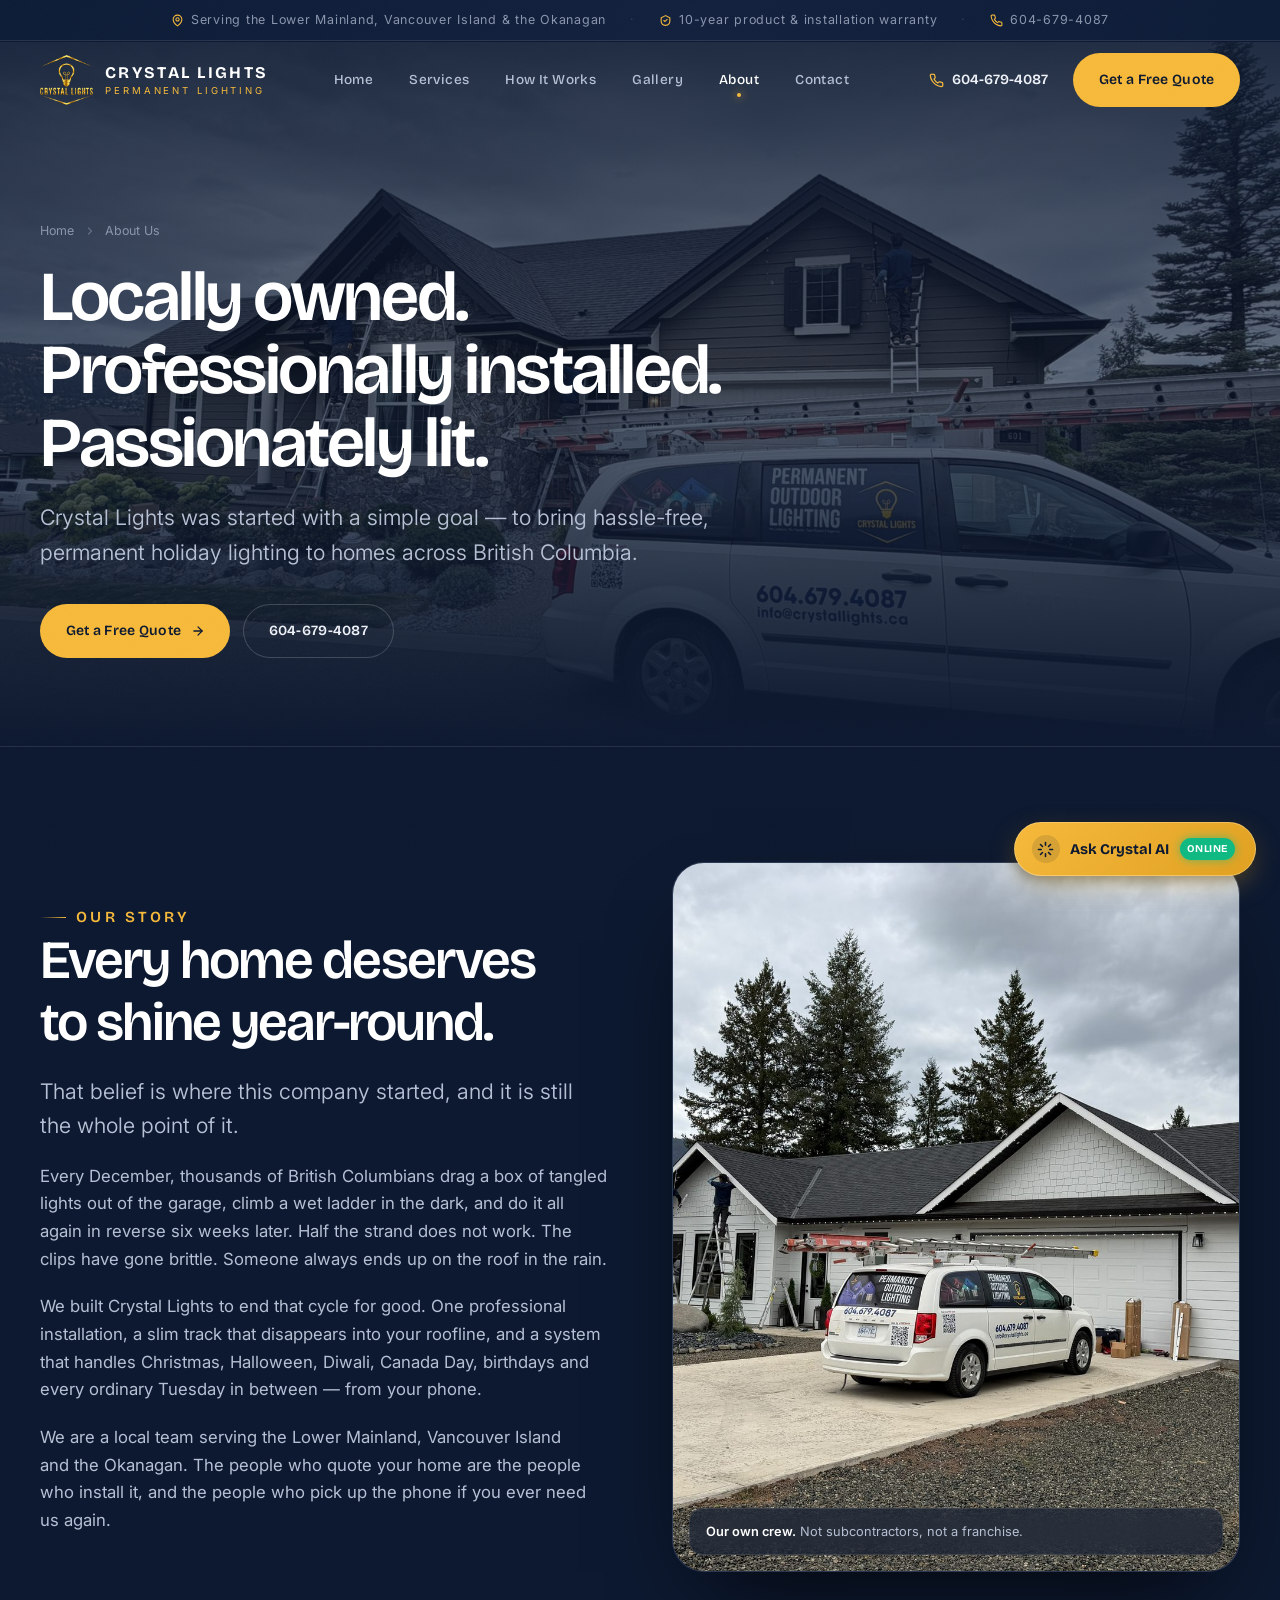
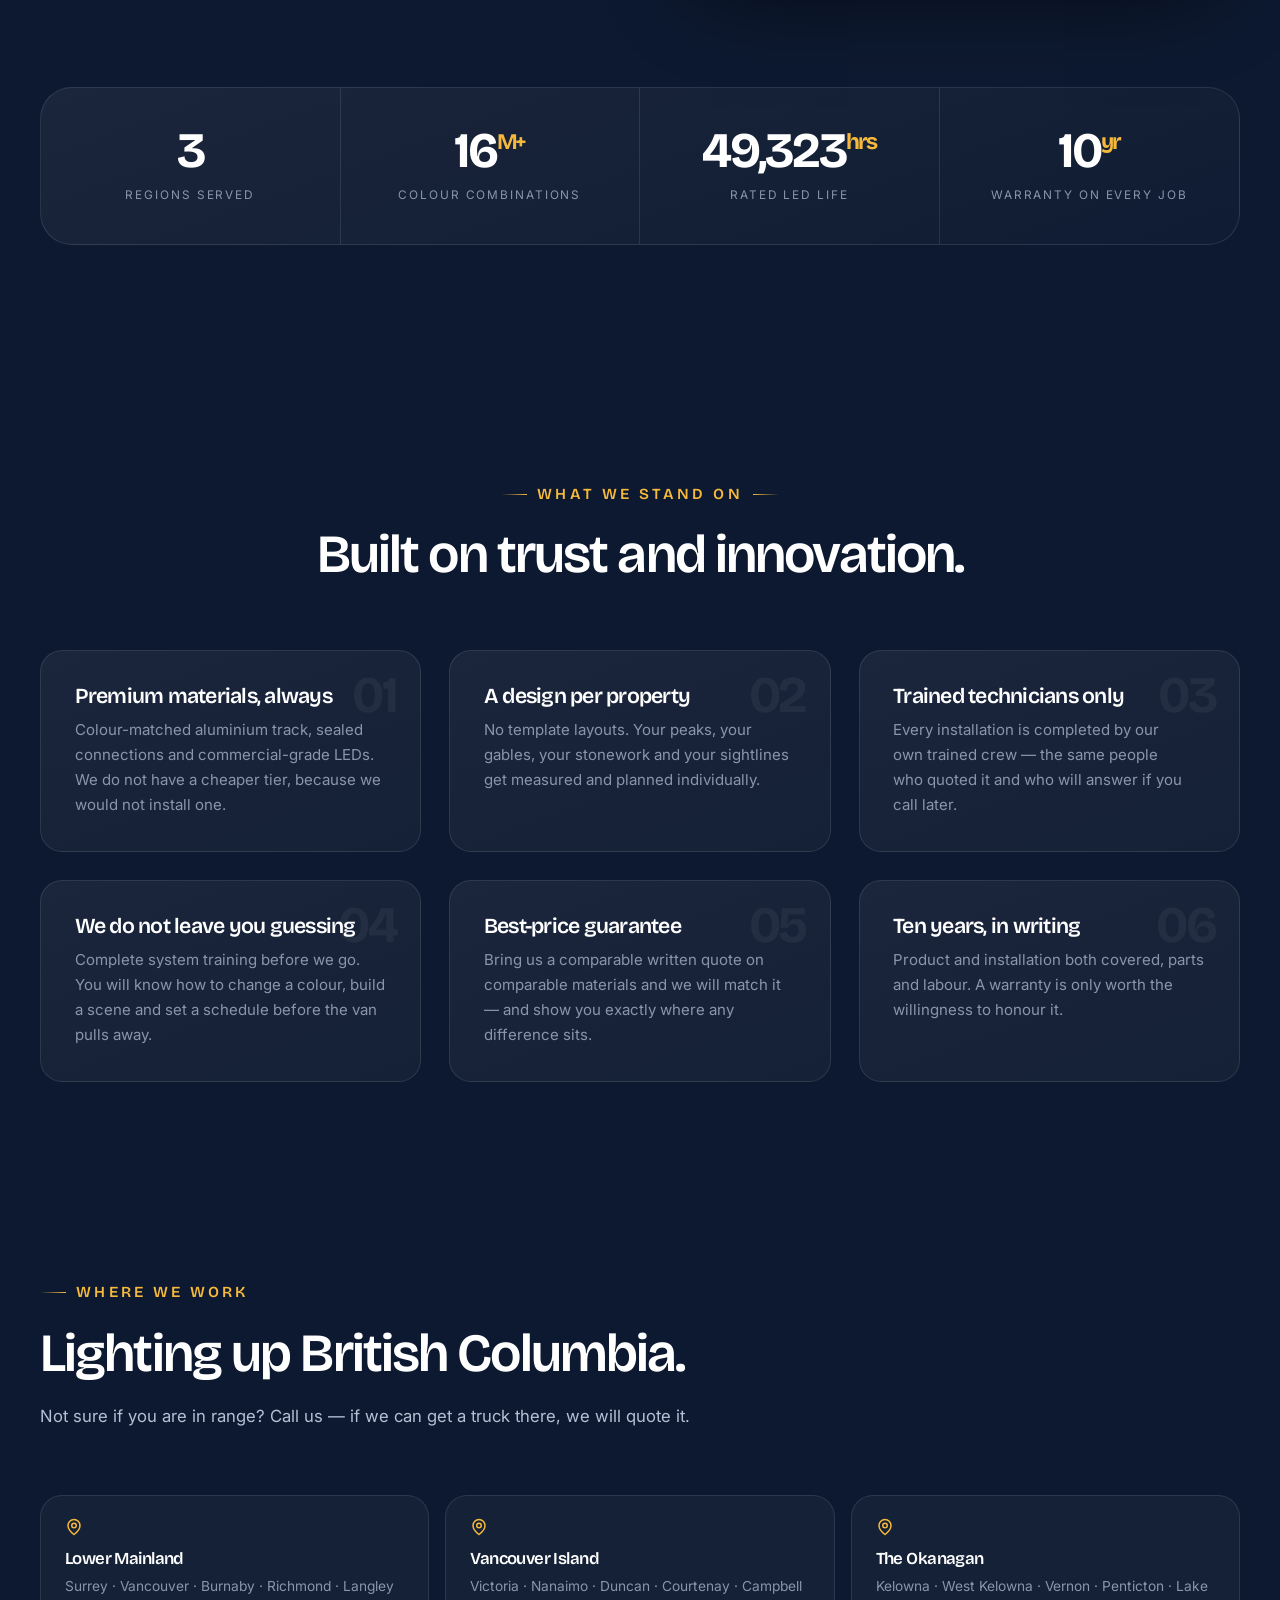
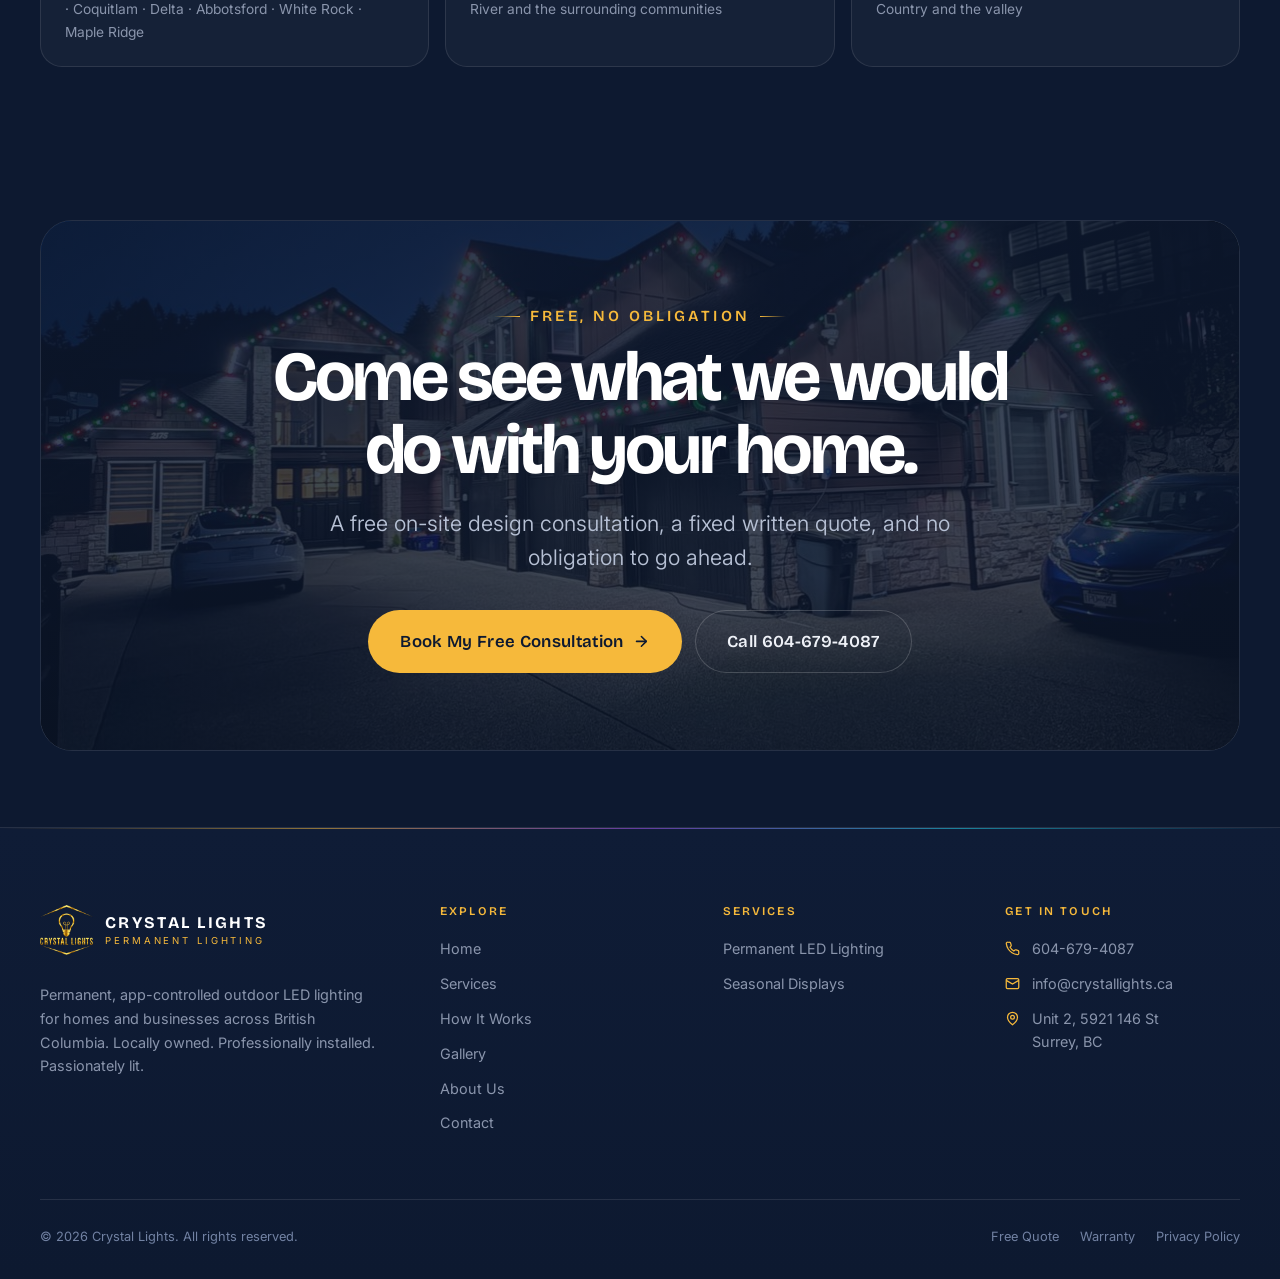
==== commit 32b673db: "Implement client updates: sticky topbar, hero real photos cycle & font fix, reveal slider, occasions" ====
--- a/about.html
+++ b/about.html
@@ -24,60 +24,63 @@
 <div class="grain" aria-hidden="true"></div>
 <a class="skip-link" href="#main">Skip to content</a>
 
-<!-- ========================= TOP BAR ========================= -->
-<div class="topbar">
-  <div class="shell topbar__inner">
-    <span class="topbar__item">
-      <svg viewBox="0 0 24 24" fill="none" stroke="currentColor" stroke-width="2" stroke-linecap="round"><path d="M20 10c0 6-8 12-8 12s-8-6-8-12a8 8 0 0 1 16 0Z"/><circle cx="12" cy="10" r="3"/></svg>
-      Serving the Lower Mainland, Vancouver Island &amp; the Okanagan
-    </span>
-    <span class="topbar__sep">·</span>
-    <span class="topbar__item topbar__item--hide-sm">
-      <svg viewBox="0 0 24 24" fill="none" stroke="currentColor" stroke-width="2" stroke-linecap="round"><path d="m9 12 2 2 4-4"/><path d="M12 3 4 7v6c0 5 3.5 7.7 8 8 4.5-.3 8-3 8-8V7l-8-4Z"/></svg>
-      10-year product &amp; installation warranty
-    </span>
-    <span class="topbar__sep">·</span>
-    <a class="topbar__item topbar__item--hide-sm" href="tel:+16046794087">
-      <svg viewBox="0 0 24 24" fill="none" stroke="currentColor" stroke-width="2" stroke-linecap="round"><path d="M22 16.9v3a2 2 0 0 1-2.2 2 19.8 19.8 0 0 1-8.6-3.1 19.5 19.5 0 0 1-6-6A19.8 19.8 0 0 1 2.1 4.2 2 2 0 0 1 4.1 2h3a2 2 0 0 1 2 1.7c.1 1 .4 1.9.7 2.8a2 2 0 0 1-.5 2.1L8.1 9.9a16 16 0 0 0 6 6l1.3-1.2a2 2 0 0 1 2.1-.5c.9.3 1.8.6 2.8.7a2 2 0 0 1 1.7 2Z"/></svg>
-      604-679-4087
-    </a>
-  </div>
-</div>
-
-<!-- ========================= HEADER ========================= -->
-<header class="site-header">
-  <div class="shell nav">
-    <a class="brand" href="index.html" aria-label="Crystal Lights — home">
-      <img class="brand__img" src="assets/img/logo.png" alt="" aria-hidden="true" width="170" height="160">
-      <span class="brand__text">
-        <span class="brand__name">Crystal Lights</span>
-        <span class="brand__tag">Permanent Lighting</span>
+<!-- ========================= STICKY HEADER WRAPPER ========================= -->
+<div class="header-wrap">
+  <!-- ========================= TOP BAR ========================= -->
+  <div class="topbar">
+    <div class="shell topbar__inner">
+      <span class="topbar__item">
+        <svg viewBox="0 0 24 24" fill="none" stroke="currentColor" stroke-width="2" stroke-linecap="round"><path d="M20 10c0 6-8 12-8 12s-8-6-8-12a8 8 0 0 1 16 0Z"/><circle cx="12" cy="10" r="3"/></svg>
+        Serving the Lower Mainland, Vancouver Island &amp; the Okanagan
       </span>
-    </a>
-
-    <nav aria-label="Primary">
-      <ul class="nav__menu">
-        <li><a class="nav__link" href="index.html">Home</a></li>
-        <li><a class="nav__link" href="services.html">Services</a></li>
-        <li><a class="nav__link" href="how-it-works.html">How It Works</a></li>
-        <li><a class="nav__link" href="gallery.html">Gallery</a></li>
-        <li><a class="nav__link" href="about.html" aria-current="page">About</a></li>
-        <li><a class="nav__link" href="contact.html">Contact</a></li>
-      </ul>
-    </nav>
-
-    <div class="nav__actions">
-      <a class="nav__phone" href="tel:+16046794087">
+      <span class="topbar__sep">·</span>
+      <span class="topbar__item topbar__item--hide-sm">
+        <svg viewBox="0 0 24 24" fill="none" stroke="currentColor" stroke-width="2" stroke-linecap="round"><path d="m9 12 2 2 4-4"/><path d="M12 3 4 7v6c0 5 3.5 7.7 8 8 4.5-.3 8-3 8-8V7l-8-4Z"/></svg>
+        10-year product &amp; installation warranty
+      </span>
+      <span class="topbar__sep">·</span>
+      <a class="topbar__item topbar__item--hide-sm" href="tel:+16046794087">
         <svg viewBox="0 0 24 24" fill="none" stroke="currentColor" stroke-width="2" stroke-linecap="round"><path d="M22 16.9v3a2 2 0 0 1-2.2 2 19.8 19.8 0 0 1-8.6-3.1 19.5 19.5 0 0 1-6-6A19.8 19.8 0 0 1 2.1 4.2 2 2 0 0 1 4.1 2h3a2 2 0 0 1 2 1.7c.1 1 .4 1.9.7 2.8a2 2 0 0 1-.5 2.1L8.1 9.9a16 16 0 0 0 6 6l1.3-1.2a2 2 0 0 1 2.1-.5c.9.3 1.8.6 2.8.7a2 2 0 0 1 1.7 2Z"/></svg>
         604-679-4087
       </a>
-      <a class="btn" href="contact.html">Get a Free Quote</a>
-      <button class="burger" type="button" data-burger aria-expanded="false" aria-label="Open menu" aria-controls="drawer">
-        <span></span><span></span><span></span>
-      </button>
-    </div>
-  </div>
-</header>
+    </div>
+  </div>
+
+  <!-- ========================= HEADER ========================= -->
+  <header class="site-header">
+    <div class="shell nav">
+      <a class="brand" href="index.html" aria-label="Crystal Lights — home">
+        <img class="brand__img" src="assets/img/logo.png" alt="" aria-hidden="true" width="170" height="160">
+        <span class="brand__text">
+          <span class="brand__name">Crystal Lights</span>
+          <span class="brand__tag">Permanent Lighting</span>
+        </span>
+      </a>
+
+      <nav aria-label="Primary">
+        <ul class="nav__menu">
+          <li><a class="nav__link" href="index.html">Home</a></li>
+          <li><a class="nav__link" href="services.html">Services</a></li>
+          <li><a class="nav__link" href="how-it-works.html">How It Works</a></li>
+          <li><a class="nav__link" href="gallery.html">Gallery</a></li>
+          <li><a class="nav__link" href="about.html" aria-current="page">About</a></li>
+          <li><a class="nav__link" href="contact.html">Contact</a></li>
+        </ul>
+      </nav>
+
+      <div class="nav__actions">
+        <a class="nav__phone" href="tel:+16046794087">
+          <svg viewBox="0 0 24 24" fill="none" stroke="currentColor" stroke-width="2" stroke-linecap="round"><path d="M22 16.9v3a2 2 0 0 1-2.2 2 19.8 19.8 0 0 1-8.6-3.1 19.5 19.5 0 0 1-6-6A19.8 19.8 0 0 1 2.1 4.2 2 2 0 0 1 4.1 2h3a2 2 0 0 1 2 1.7c.1 1 .4 1.9.7 2.8a2 2 0 0 1-.5 2.1L8.1 9.9a16 16 0 0 0 6 6l1.3-1.2a2 2 0 0 1 2.1-.5c.9.3 1.8.6 2.8.7a2 2 0 0 1 1.7 2Z"/></svg>
+          604-679-4087
+        </a>
+        <a class="btn" href="contact.html">Get a Free Quote</a>
+        <button class="burger" type="button" data-burger aria-expanded="false" aria-label="Open menu" aria-controls="drawer">
+          <span></span><span></span><span></span>
+        </button>
+      </div>
+    </div>
+  </header>
+</div>
 
 <!-- ========================= MOBILE DRAWER ========================= -->
 <div class="drawer" id="drawer" data-drawer>
@@ -364,6 +367,57 @@
   <a class="btn" href="contact.html">Free Quote</a>
 </div>
 
+<!-- ========================= AI LIGHTING ASSISTANT ========================= -->
+<div class="cl-ai-widget" id="clAiWidget">
+  <button class="cl-ai-trigger" id="clAiTrigger" type="button" aria-expanded="false" aria-label="Open Crystal Lights AI Assistant">
+    <span class="cl-ai-trigger__icon" aria-hidden="true">
+      <svg viewBox="0 0 24 24" fill="none" stroke="currentColor" stroke-width="2.2" stroke-linecap="round" stroke-linejoin="round">
+        <path d="M12 2v4"/><path d="m4.93 4.93 2.83 2.83"/><path d="M2 12h4"/><path d="m4.93 19.07 2.83-2.83"/><path d="M12 18v4"/><path d="m16.24 16.24 2.83 2.83"/><path d="M18 12h4"/><path d="m16.24 7.76 2.83-2.83"/>
+      </svg>
+    </span>
+    <span>Ask Crystal AI</span>
+    <span class="cl-ai-trigger__badge">Online</span>
+  </button>
+
+  <div class="cl-ai-modal" id="clAiModal" role="dialog" aria-modal="true" aria-label="Crystal Lights AI Assistant">
+    <div class="cl-ai-header">
+      <div class="cl-ai-header__info">
+        <div class="cl-ai-avatar">
+          <svg viewBox="0 0 24 24" fill="currentColor"><path d="M12 2 9 9l-7 3 7 3 3 7 3-7 7-3-7-3z"/></svg>
+          <span class="cl-ai-online-dot"></span>
+        </div>
+        <div>
+          <strong>Crystal AI Assistant</strong>
+          <span>Instant lighting &amp; quote answers</span>
+        </div>
+      </div>
+      <button class="cl-ai-close" id="clAiClose" type="button" aria-label="Close AI Assistant">
+        <svg viewBox="0 0 24 24" fill="none" stroke="currentColor" stroke-width="2"><path d="M18 6 6 18"/><path d="m6 6 12 12"/></svg>
+      </button>
+    </div>
+
+    <div class="cl-ai-body" id="clAiMessages">
+      <div class="cl-ai-msg cl-ai-msg--bot">
+        <p>Hi! 👋 Welcome to Crystal Lights. How can I help you today? Ask me anything about our permanent outdoor LED lighting, pricing, warranty, or how the installation works!</p>
+      </div>
+      <div class="cl-ai-prompts" id="clAiPrompts">
+        <button type="button" class="cl-ai-chip" data-prompt="cost">💰 How much does it cost?</button>
+        <button type="button" class="cl-ai-chip" data-prompt="daytime">☀️ Virtually invisible by day?</button>
+        <button type="button" class="cl-ai-chip" data-prompt="warranty">🛡️ What is the 10-year warranty?</button>
+        <button type="button" class="cl-ai-chip" data-prompt="areas">📍 Where do you install in BC?</button>
+        <button type="button" class="cl-ai-chip" data-prompt="app">📱 How does the mobile app work?</button>
+        <button type="button" class="cl-ai-chip" data-prompt="quote">✨ Book Free Consultation</button>
+      </div>
+    </div>
+
+    <form class="cl-ai-foot" id="clAiForm">
+      <input type="text" id="clAiInput" placeholder="Ask about lighting, pricing, areas..." autocomplete="off">
+      <button type="submit" aria-label="Send message">
+        <svg viewBox="0 0 24 24" fill="none" stroke="currentColor" stroke-width="2.2" stroke-linecap="round" stroke-linejoin="round"><path d="m22 2-7 20-4-9-9-4Z"/><path d="M22 2 11 13"/></svg>
+      </button>
+    </form>
+  </div>
+</div>
 
 <script src="assets/js/main.js?v=20260917c" defer></script>
 </body>
--- a/assets/css/style.css
+++ b/assets/css/style.css
@@ -201,11 +201,11 @@
 .eyebrow {
   display: inline-flex;
   align-items: center;
-  gap: 0.6rem;
+  gap: 0.65rem;
   font-family: var(--font-display);
-  font-size: var(--step--1);
-  font-weight: 500;
-  letter-spacing: 0.22em;
+  font-size: clamp(0.85rem, 0.8rem + 0.2vw, 0.96rem);
+  font-weight: 600;
+  letter-spacing: 0.2em;
   text-transform: uppercase;
   color: var(--gold-400);
 }
@@ -226,7 +226,7 @@
 
 .h-display { font-size: var(--step-5); font-weight: 700; letter-spacing: -0.04em; }
 .h1 { font-size: var(--step-4); }
-.h2 { font-size: var(--step-3); }
+.h2 { font-size: clamp(2.1rem, 1.6rem + 2.2vw, 3.5rem); letter-spacing: -0.035em; line-height: 1.15; }
 .h3 { font-size: var(--step-2); }
 .h4 { font-size: var(--step-1); }
 
@@ -376,6 +376,22 @@
 /* --------------------------------------------------------------------------
    7. Header / navigation
    -------------------------------------------------------------------------- */
+.header-wrap {
+  position: sticky;
+  top: 0;
+  z-index: 80;
+  width: 100%;
+}
+.header-wrap .topbar {
+  position: relative;
+  z-index: 2;
+}
+.header-wrap .site-header {
+  position: relative;
+  top: auto;
+  z-index: 1;
+}
+
 .topbar {
   position: relative;
   z-index: 60;
@@ -417,8 +433,9 @@
   border-bottom: 1px solid transparent;
 }
 
-.site-header.is-stuck {
-  background: rgba(7, 10, 18, 0.78);
+.site-header.is-stuck,
+.header-wrap.is-stuck .site-header {
+  background: rgba(7, 10, 18, 0.88);
   backdrop-filter: blur(18px) saturate(140%);
   -webkit-backdrop-filter: blur(18px) saturate(140%);
   border-bottom-color: var(--hairline);
@@ -642,14 +659,21 @@
   padding-top: 78px;
 }
 
-.hero__media { position: absolute; inset: 0; z-index: -2; }
-.hero__media img {
+.hero__media { position: absolute; inset: 0; z-index: -2; overflow: hidden; }
+.hero__media img,
+.hero__img {
+  position: absolute;
+  inset: 0;
   width: 100%;
   height: 100%;
   object-fit: cover;
-  object-position: center 42%;
-  transform: scale(1.06);
-  animation: heroDrift 26s var(--ease-in-out) infinite alternate;
+  object-position: center 36%;
+  opacity: 0;
+  transition: opacity 1.4s cubic-bezier(0.4, 0, 0.2, 1);
+}
+.hero__media img.is-active,
+.hero__img.is-active {
+  opacity: 1;
 }
 
 @keyframes heroDrift {
@@ -708,6 +732,12 @@
   max-width: 15ch;
 }
 .hero__title .accent { display: block; font-weight: 400; letter-spacing: -0.02em; }
+.hero__title .spectrum-text {
+  font-family: var(--font-display) !important;
+  font-style: normal !important;
+  font-weight: 700 !important;
+  letter-spacing: -0.045em !important;
+}
 
 .hero__sub {
   margin-top: 1.5rem;
@@ -2262,23 +2292,27 @@
 
 /* --- Section index marker ----------------------------------------------- */
 .secmark {
-  display: flex;
-  align-items: baseline;
-  gap: 0.9rem;
+  display: inline-flex;
+  align-items: center;
+  gap: 0.75rem;
   font-family: var(--font-display);
-  font-size: 0.72rem;
-  letter-spacing: 0.24em;
+  font-size: clamp(0.85rem, 0.8rem + 0.25vw, 1rem);
+  font-weight: 600;
+  letter-spacing: 0.16em;
   text-transform: uppercase;
-  color: var(--text-700);
-  margin-bottom: 1.4rem;
+  color: var(--gold-300);
+  background: rgba(246, 185, 59, 0.08);
+  border: 1px solid rgba(246, 185, 59, 0.25);
+  padding: 0.4rem 0.95rem;
+  border-radius: var(--r-pill);
+  margin-bottom: 1.25rem;
 }
 .secmark b {
-  font-size: clamp(2.4rem, 5vw, 4rem);
-  font-weight: 700;
-  letter-spacing: -0.05em;
-  color: transparent;
-  -webkit-text-stroke: 1px rgba(246, 185, 59, 0.5);
-  line-height: 0.8;
+  font-size: 1.15rem;
+  font-weight: 800;
+  color: var(--gold-400);
+  -webkit-text-stroke: 0;
+  line-height: 1;
 }
 
 /* --- Lights-on intro ---------------------------------------------------- */
@@ -2505,3 +2539,394 @@
 }
 .quote__city svg { width: 12px; height: 12px; flex: none; }
 .quote__meta { font-size: 0.76rem; color: var(--text-500); }
+.quote__meta a { color: inherit; text-decoration: underline; }
+.quote__meta a:hover { color: var(--gold-400); }
+
+/* --- Features That Sparkle (Centered Phone Layout) -------------------- */
+.sparkle-showcase {
+  display: grid;
+  grid-template-columns: 1fr minmax(280px, 360px) 1fr;
+  gap: clamp(1.2rem, 2.5vw, 2.2rem);
+  align-items: center;
+  margin-top: clamp(2rem, 4vw, 3.5rem);
+}
+.sparkle-list {
+  display: grid;
+  gap: 1.25rem;
+}
+.sparkle-item {
+  display: flex;
+  align-items: flex-start;
+  gap: 0.95rem;
+  background: var(--surface);
+  border: 1px solid var(--hairline);
+  padding: 1.15rem 1.2rem;
+  border-radius: var(--r-md);
+  transition: transform 0.28s var(--ease-out), border-color 0.28s var(--ease-out), background-color 0.28s var(--ease-out);
+}
+.sparkle-item:hover {
+  transform: translateY(-2px);
+  border-color: rgba(246, 185, 59, 0.4);
+  background: var(--surface-2);
+}
+.sparkle-icon {
+  font-size: 1.45rem;
+  line-height: 1;
+  flex-shrink: 0;
+  margin-top: 0.1rem;
+}
+.sparkle-content h3 {
+  font-family: var(--font-display);
+  font-size: 1.05rem;
+  font-weight: 600;
+  color: var(--text-000);
+  margin-bottom: 0.35rem;
+}
+.sparkle-content p {
+  font-size: 0.88rem;
+  color: var(--text-300);
+  line-height: 1.5;
+  margin: 0;
+}
+.sparkle-phones {
+  position: relative;
+  display: flex;
+  justify-content: center;
+  align-items: center;
+  isolation: isolate;
+  width: 100%;
+}
+.sparkle-phones::before {
+  content: "";
+  position: absolute;
+  inset: -10%;
+  border-radius: 50%;
+  background: radial-gradient(circle, rgba(246, 185, 59, 0.24), rgba(59, 130, 246, 0.16) 55%, transparent 72%);
+  filter: blur(45px);
+  z-index: -1;
+}
+.sparkle-phones img {
+  width: 52%;
+  max-width: 195px;
+  height: auto;
+  filter: drop-shadow(0 25px 35px rgba(0, 0, 0, 0.7));
+}
+.sparkle-phones .phone-left {
+  transform: rotate(-6deg) translateX(12%);
+  z-index: 2;
+}
+.sparkle-phones .phone-right {
+  transform: rotate(6deg) translate(-12%, 4%);
+  z-index: 1;
+}
+
+@media (max-width: 1024px) {
+  .sparkle-showcase {
+    grid-template-columns: 1fr;
+  }
+  .sparkle-phones {
+    order: -1;
+    max-width: 320px;
+    margin-inline: auto;
+    margin-bottom: 1.5rem;
+  }
+}
+@media (min-width: 680px) and (max-width: 1024px) {
+  .sparkle-list {
+    grid-template-columns: repeat(2, 1fr);
+  }
+}
+
+/* ==========================================================================
+   27. AI Lighting Assistant Widget (Floating Bot)
+   ========================================================================== */
+.cl-ai-widget {
+  position: fixed;
+  bottom: 24px;
+  right: 24px;
+  z-index: 999;
+  font-family: var(--font-body);
+}
+
+.cl-ai-trigger {
+  position: relative;
+  display: inline-flex;
+  align-items: center;
+  gap: 0.65rem;
+  background: linear-gradient(135deg, var(--gold-400), var(--gold-500));
+  color: var(--ink-000);
+  font-family: var(--font-display);
+  font-size: 0.92rem;
+  font-weight: 700;
+  padding: 0.75rem 1.25rem 0.75rem 1.05rem;
+  border-radius: var(--r-pill);
+  border: 1px solid rgba(255, 233, 176, 0.4);
+  box-shadow: 0 10px 30px -8px rgba(246, 185, 59, 0.5), 0 4px 12px rgba(0, 0, 0, 0.4);
+  cursor: pointer;
+  transition: transform 0.25s var(--ease-out), box-shadow 0.25s var(--ease-out);
+}
+.cl-ai-trigger:hover {
+  transform: translateY(-3px) scale(1.02);
+  box-shadow: 0 15px 35px -8px rgba(246, 185, 59, 0.7), 0 6px 16px rgba(0, 0, 0, 0.5);
+}
+.cl-ai-trigger:active {
+  transform: translateY(-1px);
+}
+.cl-ai-trigger__icon {
+  display: flex;
+  align-items: center;
+  justify-content: center;
+  width: 28px;
+  height: 28px;
+  background: rgba(13, 25, 48, 0.12);
+  border-radius: 50%;
+}
+.cl-ai-trigger__icon svg {
+  width: 17px;
+  height: 17px;
+  color: var(--ink-000);
+}
+.cl-ai-trigger__badge {
+  background: #10b981;
+  color: #fff;
+  font-size: 0.65rem;
+  font-weight: 700;
+  text-transform: uppercase;
+  letter-spacing: 0.05em;
+  padding: 0.15rem 0.45rem;
+  border-radius: var(--r-pill);
+  box-shadow: 0 0 10px rgba(16, 185, 129, 0.6);
+}
+
+.cl-ai-modal {
+  position: absolute;
+  bottom: calc(100% + 14px);
+  right: 0;
+  width: min(390px, calc(100vw - 32px));
+  height: min(560px, calc(100vh - 120px));
+  background: rgba(13, 25, 48, 0.95);
+  backdrop-filter: blur(24px) saturate(160%);
+  -webkit-backdrop-filter: blur(24px) saturate(160%);
+  border: 1px solid rgba(246, 185, 59, 0.28);
+  border-radius: 20px;
+  box-shadow: 0 30px 70px -15px rgba(0, 0, 0, 0.85), 0 0 0 1px rgba(255, 255, 255, 0.08);
+  display: flex;
+  flex-direction: column;
+  overflow: hidden;
+  opacity: 0;
+  pointer-events: none;
+  transform: translateY(16px) scale(0.96);
+  transform-origin: bottom right;
+  transition: opacity 0.3s var(--ease-out), transform 0.3s var(--ease-out);
+  z-index: 1000;
+}
+.cl-ai-modal.is-open {
+  opacity: 1;
+  pointer-events: auto;
+  transform: translateY(0) scale(1);
+}
+
+.cl-ai-header {
+  display: flex;
+  align-items: center;
+  justify-content: space-between;
+  padding: 1rem 1.2rem;
+  background: linear-gradient(180deg, rgba(255, 255, 255, 0.06), transparent);
+  border-bottom: 1px solid var(--hairline);
+}
+.cl-ai-header__info {
+  display: flex;
+  align-items: center;
+  gap: 0.75rem;
+}
+.cl-ai-avatar {
+  position: relative;
+  width: 38px;
+  height: 38px;
+  border-radius: 50%;
+  background: linear-gradient(135deg, var(--gold-400), var(--spec-amber));
+  display: flex;
+  align-items: center;
+  justify-content: center;
+  color: var(--ink-000);
+  box-shadow: 0 4px 14px rgba(246, 185, 59, 0.4);
+}
+.cl-ai-avatar svg {
+  width: 20px;
+  height: 20px;
+}
+.cl-ai-online-dot {
+  position: absolute;
+  bottom: 0;
+  right: 0;
+  width: 10px;
+  height: 10px;
+  background: #10b981;
+  border: 2px solid var(--ink-000);
+  border-radius: 50%;
+}
+.cl-ai-header__info strong {
+  display: block;
+  font-family: var(--font-display);
+  font-size: 0.96rem;
+  color: var(--text-000);
+  line-height: 1.2;
+}
+.cl-ai-header__info span {
+  display: block;
+  font-size: 0.74rem;
+  color: var(--gold-300);
+}
+.cl-ai-close {
+  background: transparent;
+  border: none;
+  color: var(--text-500);
+  cursor: pointer;
+  padding: 0.4rem;
+  border-radius: 50%;
+  display: flex;
+  align-items: center;
+  justify-content: center;
+  transition: color 0.2s, background-color 0.2s;
+}
+.cl-ai-close:hover {
+  color: var(--text-000);
+  background: rgba(255, 255, 255, 0.1);
+}
+.cl-ai-close svg {
+  width: 18px;
+  height: 18px;
+}
+
+.cl-ai-body {
+  flex: 1;
+  overflow-y: auto;
+  padding: 1.1rem;
+  display: flex;
+  flex-direction: column;
+  gap: 0.9rem;
+  scroll-behavior: smooth;
+}
+.cl-ai-body::-webkit-scrollbar {
+  width: 5px;
+}
+.cl-ai-body::-webkit-scrollbar-thumb {
+  background: var(--ink-300);
+  border-radius: 4px;
+}
+
+.cl-ai-msg {
+  max-width: 86%;
+  padding: 0.75rem 0.95rem;
+  border-radius: 14px;
+  font-size: 0.88rem;
+  line-height: 1.48;
+  animation: clAiFadeIn 0.25s var(--ease-out);
+}
+@keyframes clAiFadeIn {
+  from { opacity: 0; transform: translateY(6px); }
+  to { opacity: 1; transform: translateY(0); }
+}
+.cl-ai-msg--bot {
+  align-self: flex-start;
+  background: rgba(255, 255, 255, 0.06);
+  border: 1px solid var(--hairline);
+  color: var(--text-100);
+  border-bottom-left-radius: 4px;
+}
+.cl-ai-msg--bot p { margin: 0; }
+.cl-ai-msg--bot p + p { margin-top: 0.5rem; }
+.cl-ai-msg--bot a {
+  color: var(--gold-400);
+  text-decoration: underline;
+  font-weight: 500;
+}
+.cl-ai-msg--user {
+  align-self: flex-end;
+  background: linear-gradient(135deg, var(--gold-400), var(--gold-500));
+  color: var(--ink-000);
+  font-weight: 500;
+  border-bottom-right-radius: 4px;
+}
+
+.cl-ai-prompts {
+  display: flex;
+  flex-wrap: wrap;
+  gap: 0.45rem;
+  margin-top: 0.2rem;
+}
+.cl-ai-chip {
+  background: rgba(255, 255, 255, 0.04);
+  border: 1px solid rgba(246, 185, 59, 0.25);
+  color: var(--gold-100);
+  font-size: 0.76rem;
+  padding: 0.4rem 0.75rem;
+  border-radius: var(--r-pill);
+  cursor: pointer;
+  transition: all 0.2s;
+  text-align: left;
+}
+.cl-ai-chip:hover {
+  background: rgba(246, 185, 59, 0.15);
+  border-color: var(--gold-400);
+  color: #fff;
+  transform: translateY(-1px);
+}
+
+.cl-ai-foot {
+  display: flex;
+  align-items: center;
+  gap: 0.5rem;
+  padding: 0.85rem 1rem;
+  background: rgba(13, 25, 48, 0.98);
+  border-top: 1px solid var(--hairline);
+}
+.cl-ai-foot input {
+  flex: 1;
+  background: rgba(255, 255, 255, 0.05);
+  border: 1px solid var(--hairline);
+  color: #fff;
+  font-size: 0.88rem;
+  padding: 0.65rem 0.95rem;
+  border-radius: var(--r-pill);
+  outline: none;
+  transition: border-color 0.2s, background-color 0.2s;
+}
+.cl-ai-foot input:focus {
+  border-color: var(--gold-400);
+  background: rgba(255, 255, 255, 0.08);
+}
+.cl-ai-foot button {
+  width: 36px;
+  height: 36px;
+  border-radius: 50%;
+  background: var(--gold-400);
+  border: none;
+  color: var(--ink-000);
+  display: flex;
+  align-items: center;
+  justify-content: center;
+  cursor: pointer;
+  flex-shrink: 0;
+  transition: transform 0.2s, background-color 0.2s;
+}
+.cl-ai-foot button:hover {
+  transform: scale(1.08);
+  background: var(--gold-300);
+}
+.cl-ai-foot button svg {
+  width: 16px;
+  height: 16px;
+}
+
+@media (max-width: 768px) {
+  .cl-ai-widget {
+    bottom: 80px; /* Above mobile dock */
+    right: 16px;
+  }
+  .cl-ai-modal {
+    width: calc(100vw - 32px);
+    height: 70vh;
+    bottom: 56px;
+  }
+}
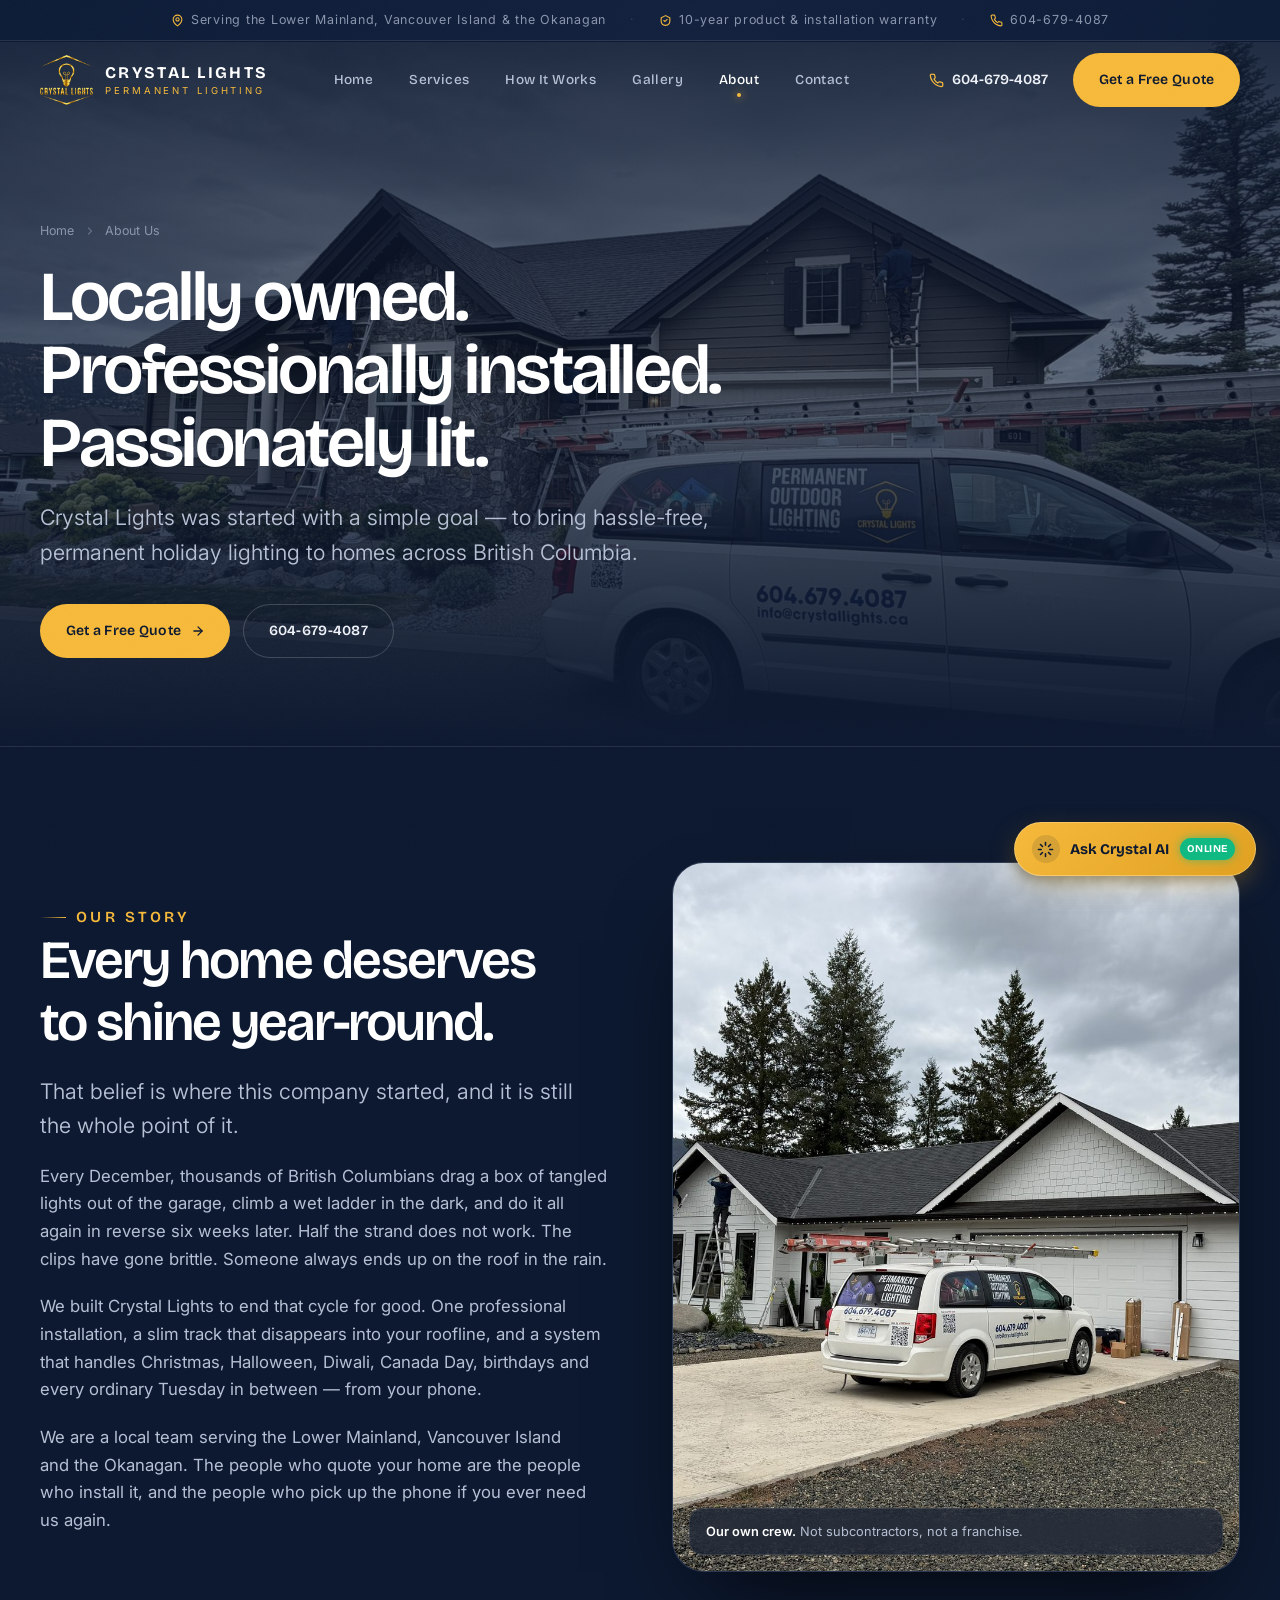
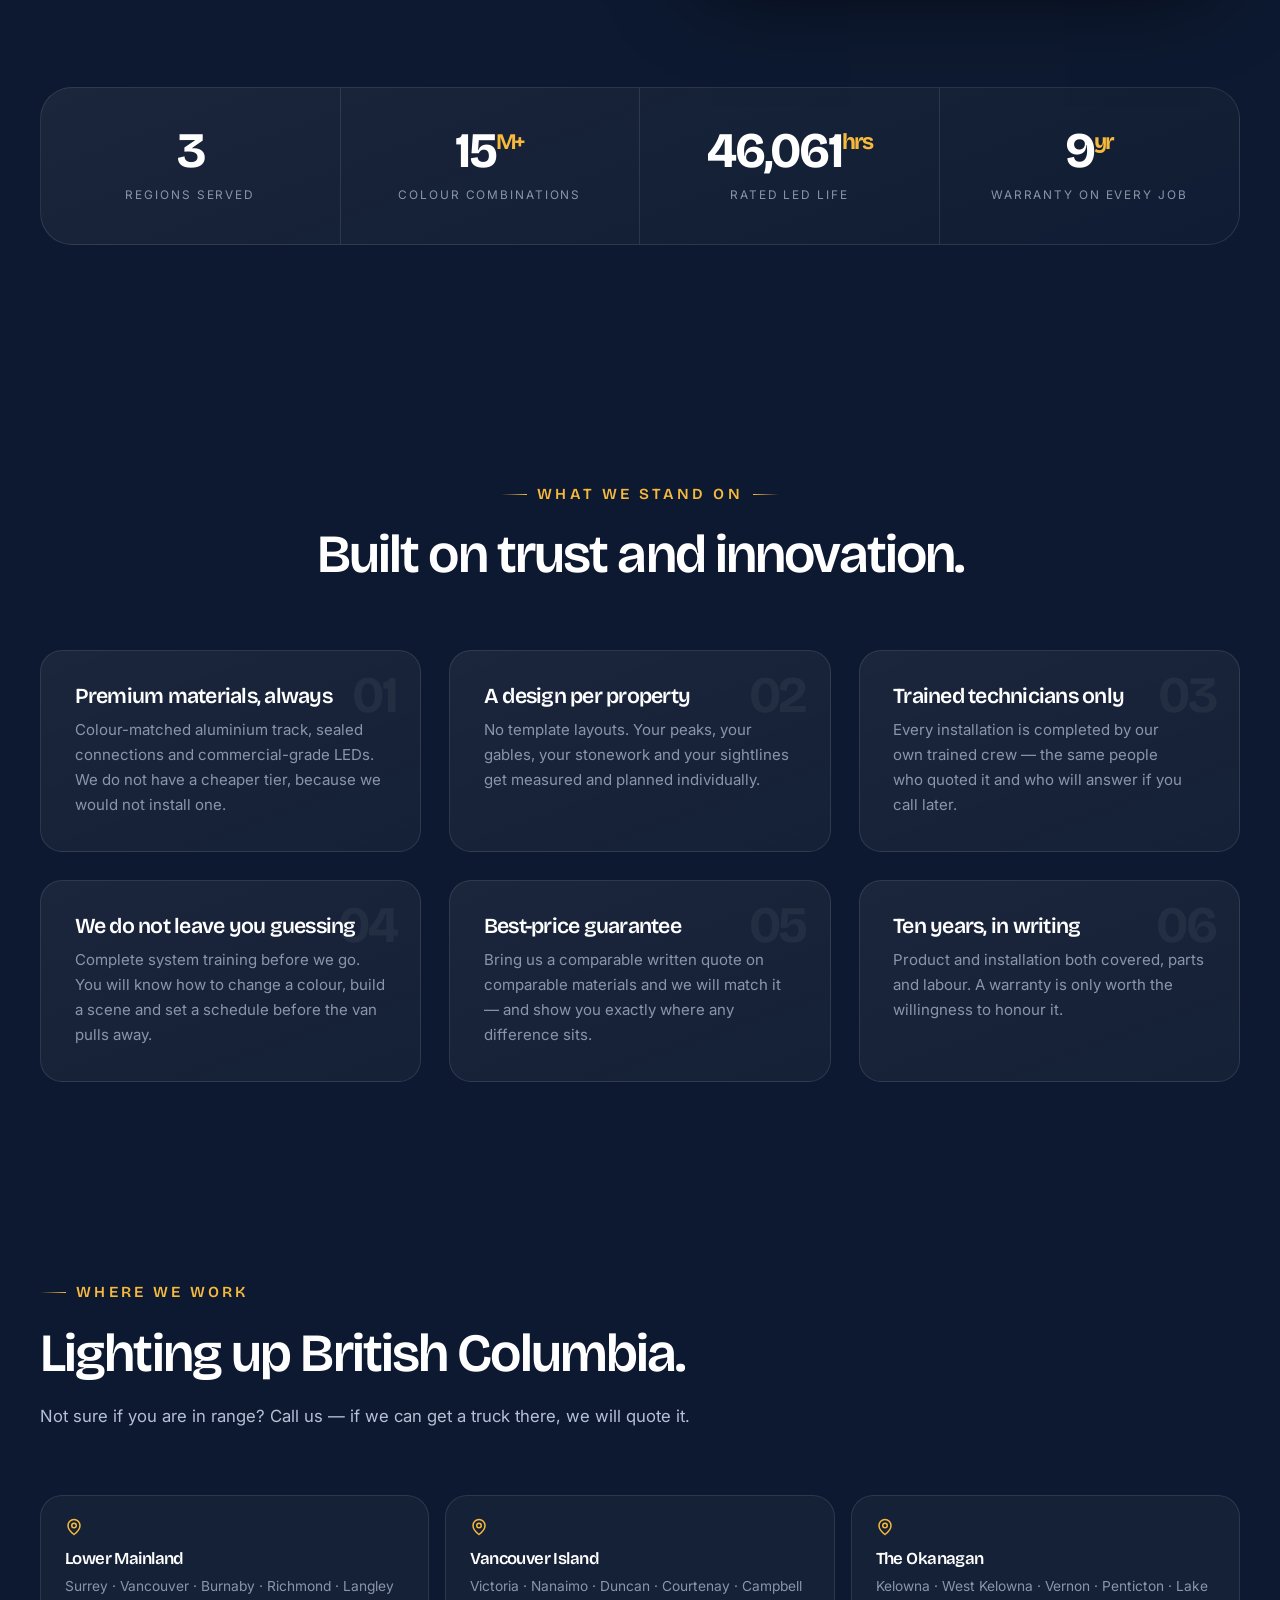
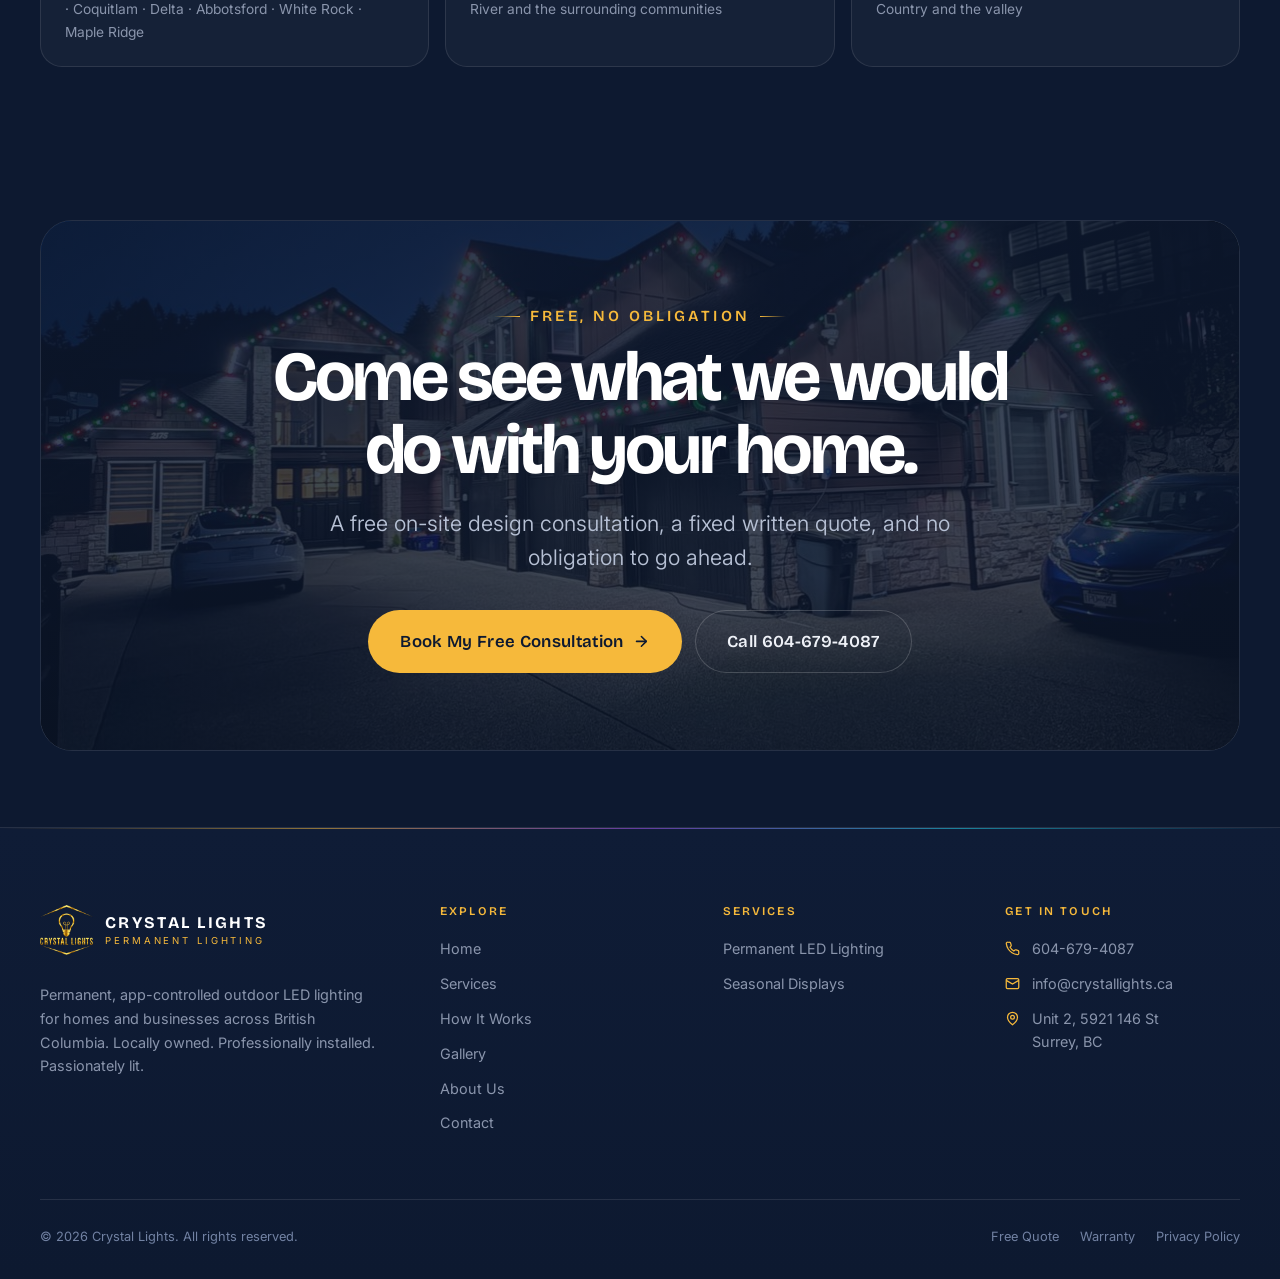
==== commit 1d1441dc: "Fix Netlify caching: bump cache-buster query parameter to v20260925v2 and configure immediate revali" ====
--- a/about.html
+++ b/about.html
@@ -18,7 +18,7 @@
 <link rel="preconnect" href="https://fonts.gstatic.com" crossorigin>
 <link href="https://fonts.googleapis.com/css2?family=Bricolage+Grotesque:opsz,wght@12..96,300..800&family=Inter:wght@300;400;500;600;700&family=Instrument+Serif:ital@0;1&display=swap" rel="stylesheet">
 <link rel="icon" type="image/png" href="assets/img/favicon.png">
-<link rel="stylesheet" href="assets/css/style.css?v=20260917c">
+<link rel="stylesheet" href="assets/css/style.css?v=20260925v2">
 </head>
 <body>
 <div class="grain" aria-hidden="true"></div>
@@ -419,6 +419,6 @@
   </div>
 </div>
 
-<script src="assets/js/main.js?v=20260917c" defer></script>
+<script src="assets/js/main.js?v=20260925v2" defer></script>
 </body>
 </html>
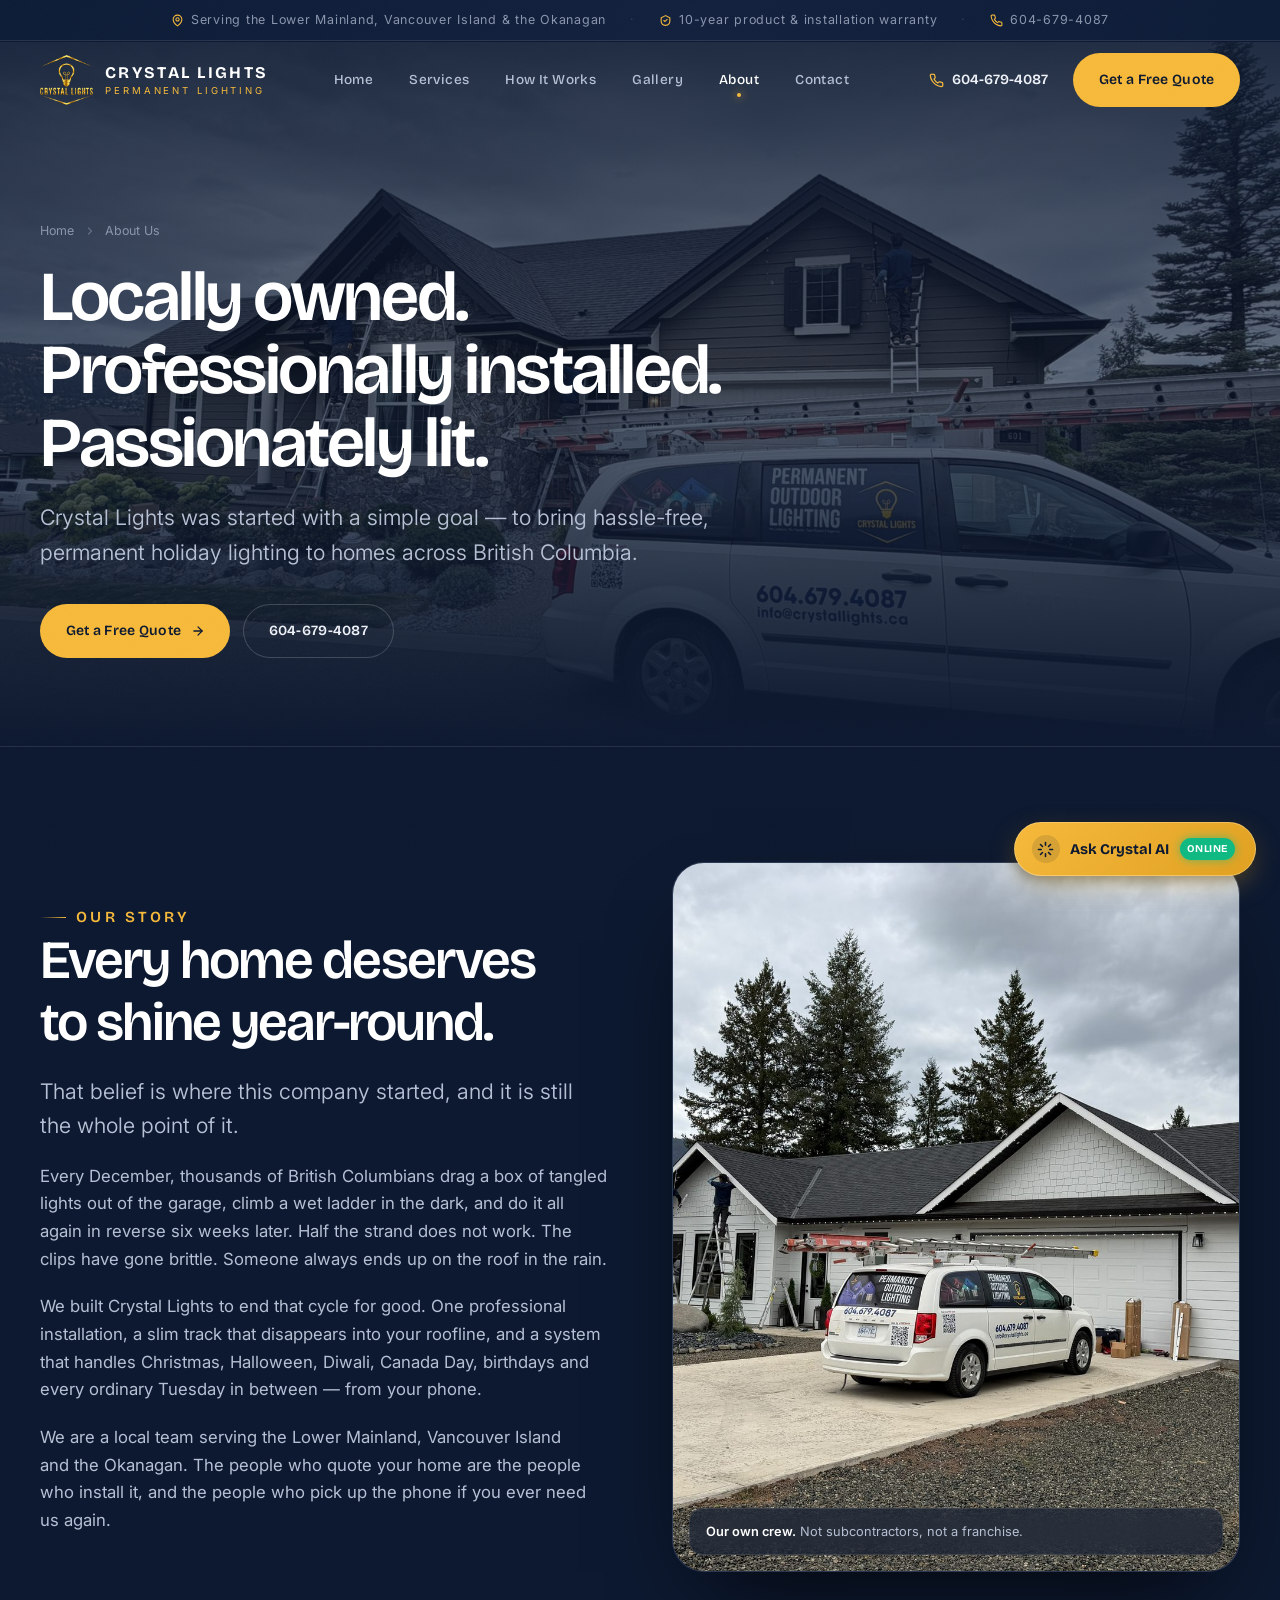
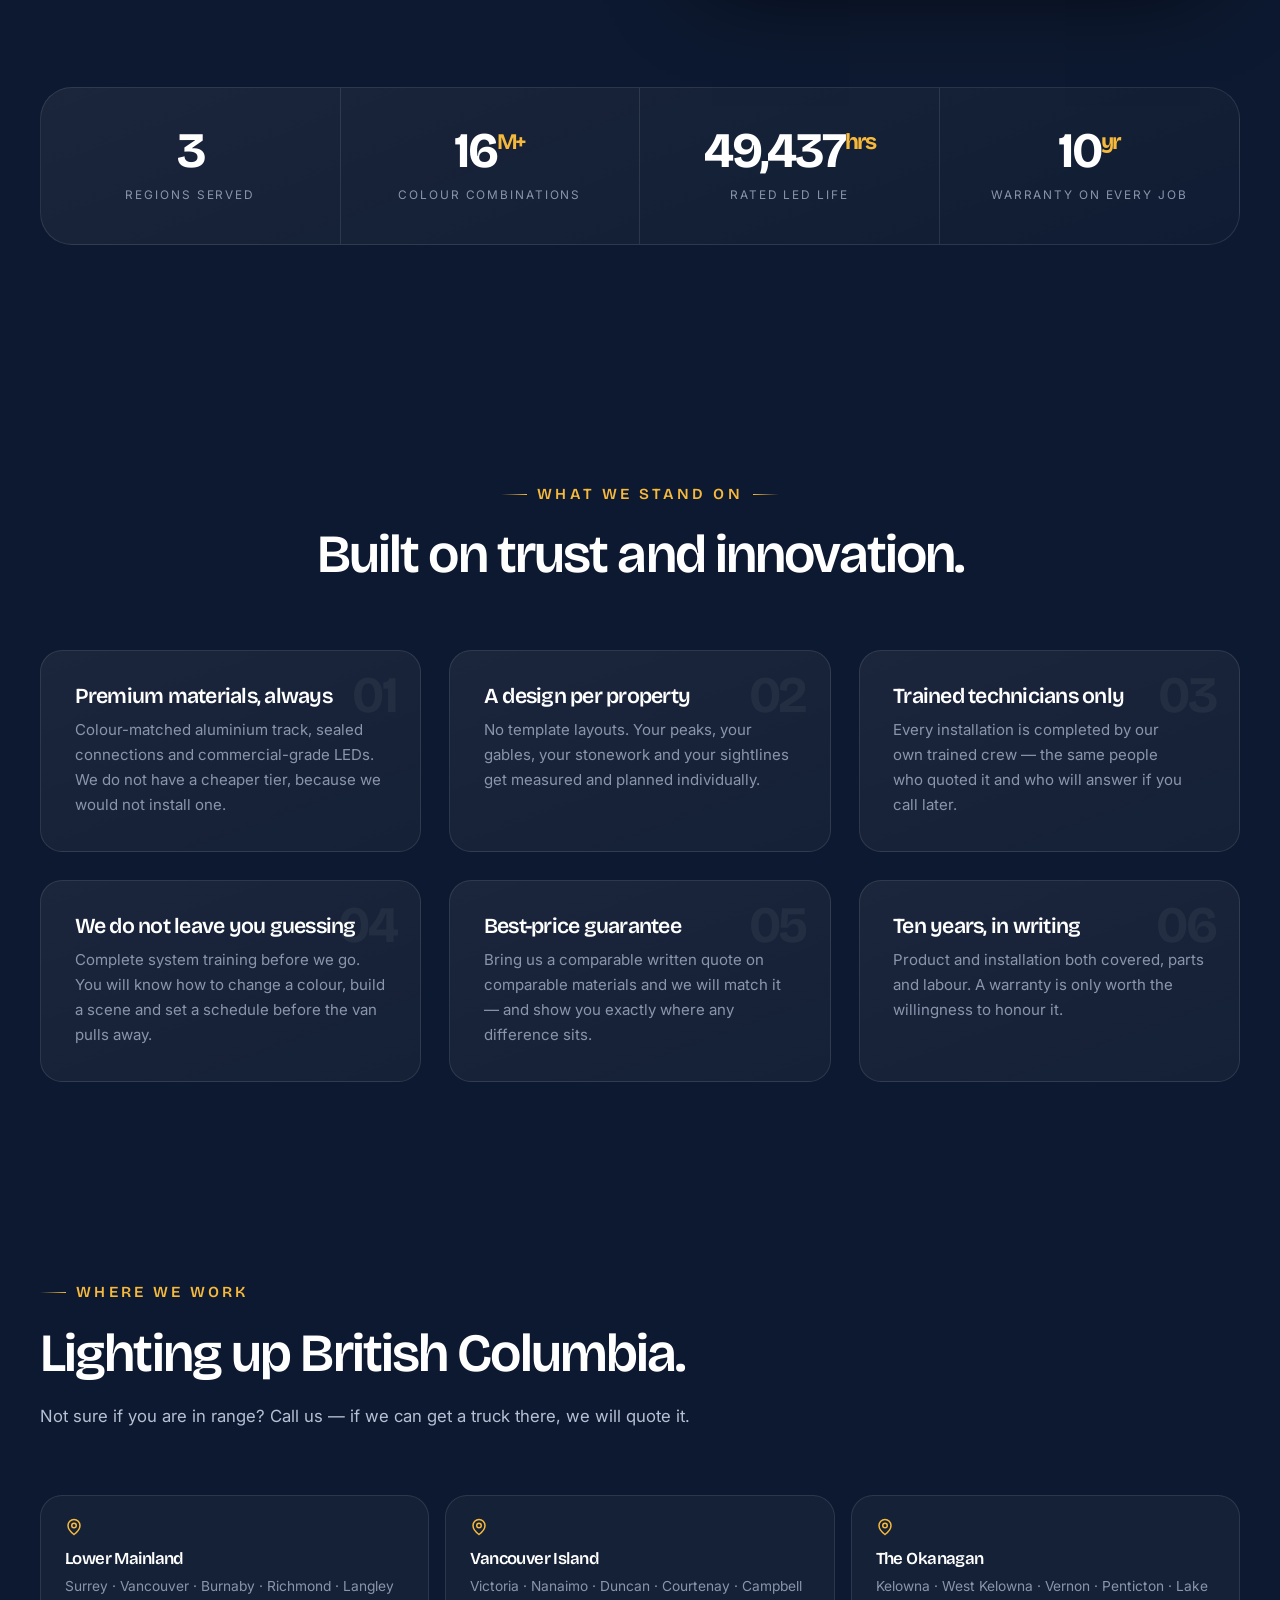
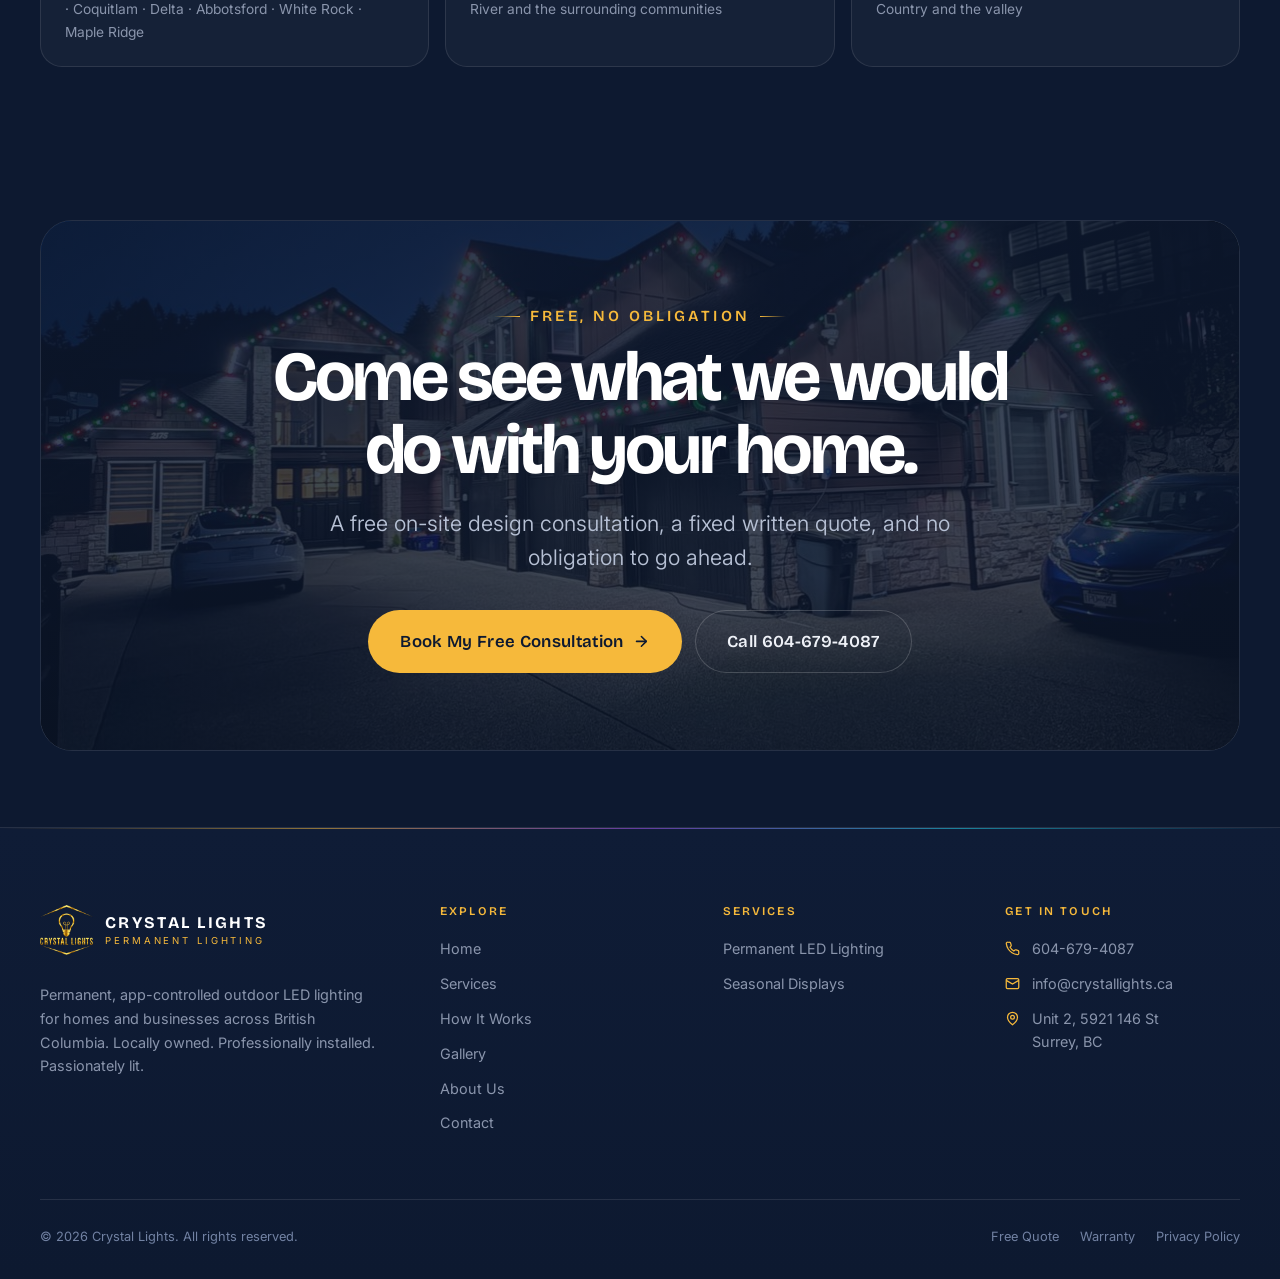
==== commit 2a92be24: "Enlarge 'lighting.' in hero headline and update Section 02 reveal slider with new daytime and nightt" ====
--- a/about.html
+++ b/about.html
@@ -18,7 +18,7 @@
 <link rel="preconnect" href="https://fonts.gstatic.com" crossorigin>
 <link href="https://fonts.googleapis.com/css2?family=Bricolage+Grotesque:opsz,wght@12..96,300..800&family=Inter:wght@300;400;500;600;700&family=Instrument+Serif:ital@0;1&display=swap" rel="stylesheet">
 <link rel="icon" type="image/png" href="assets/img/favicon.png">
-<link rel="stylesheet" href="assets/css/style.css?v=20260925v2">
+<link rel="stylesheet" href="assets/css/style.css?v=20260925v3">
 </head>
 <body>
 <div class="grain" aria-hidden="true"></div>
@@ -419,6 +419,6 @@
   </div>
 </div>
 
-<script src="assets/js/main.js?v=20260925v2" defer></script>
+<script src="assets/js/main.js?v=20260925v3" defer></script>
 </body>
 </html>
--- a/assets/css/style.css
+++ b/assets/css/style.css
@@ -731,12 +731,15 @@
   margin-top: 1.5rem;
   max-width: 15ch;
 }
-.hero__title .accent { display: block; font-weight: 400; letter-spacing: -0.02em; }
 .hero__title .spectrum-text {
   font-family: var(--font-display) !important;
   font-style: normal !important;
-  font-weight: 700 !important;
+  font-weight: 800 !important;
+  font-size: 1.25em !important;
+  display: inline-block;
+  line-height: 1.05;
   letter-spacing: -0.045em !important;
+  margin-top: 0.05em;
 }
 
 .hero__sub {
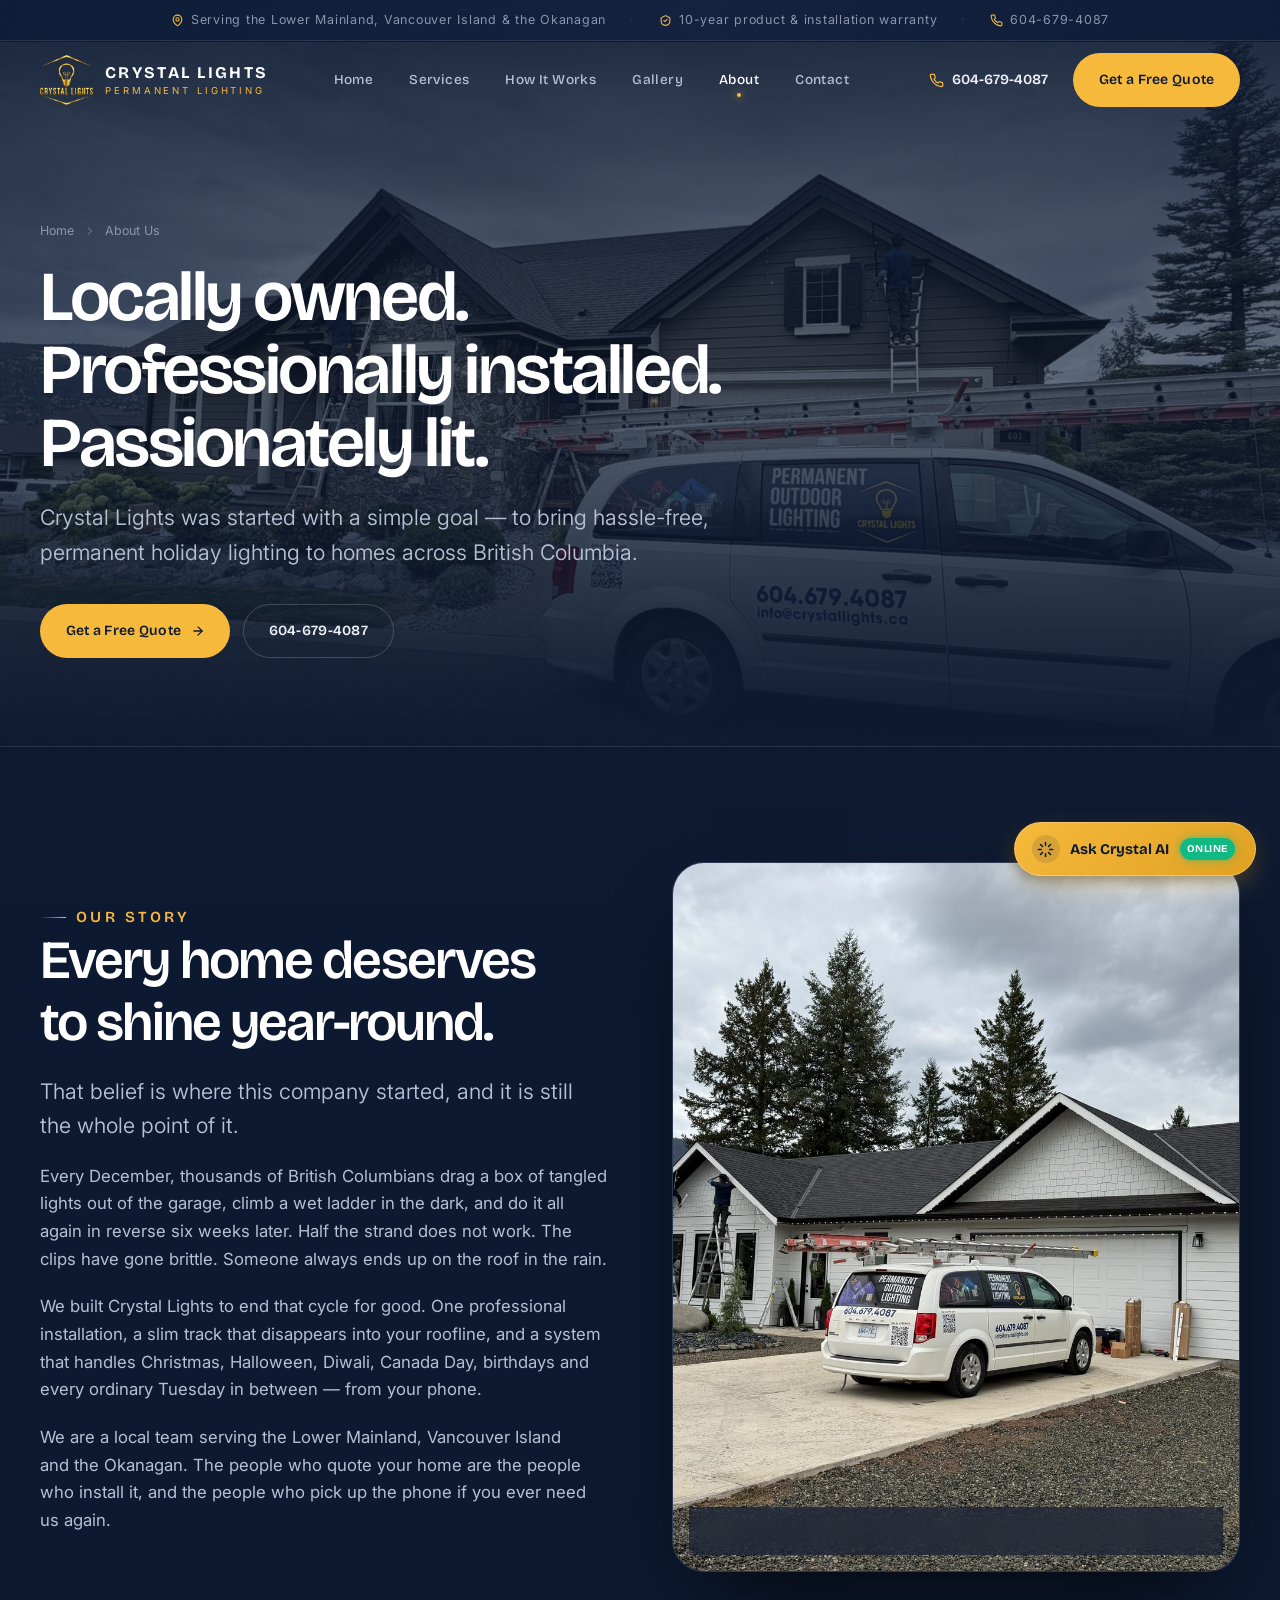
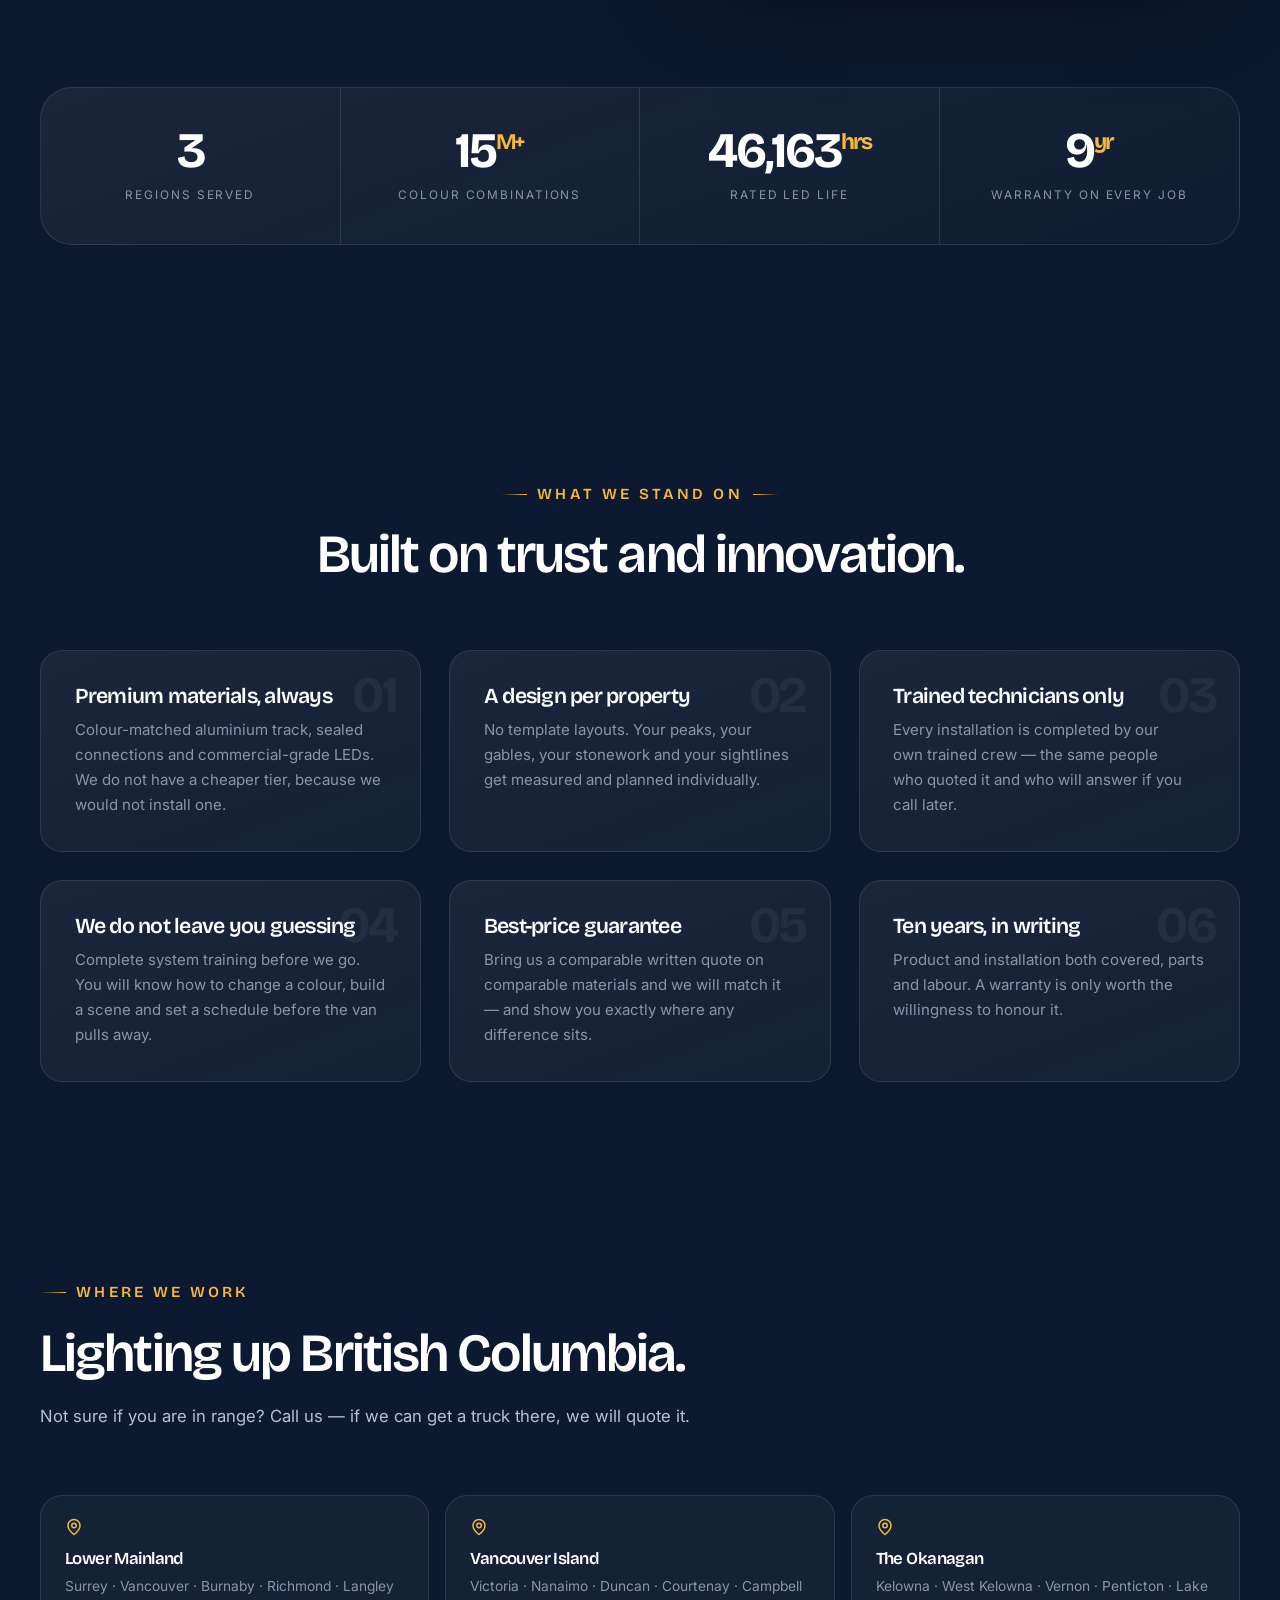
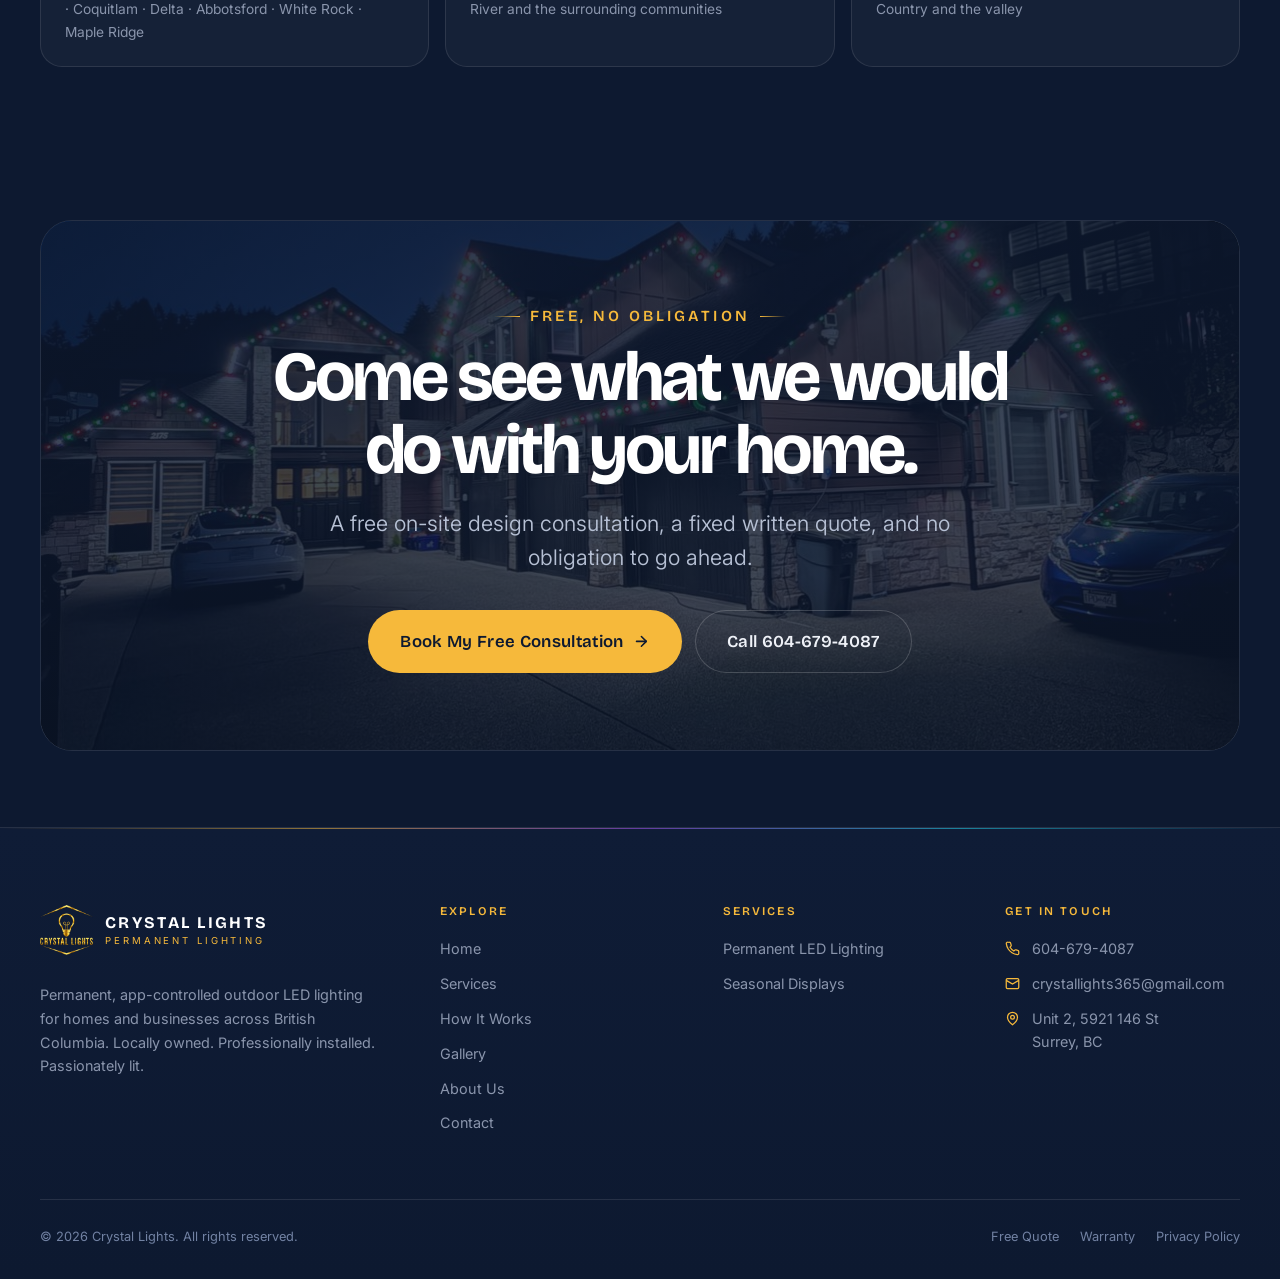
==== commit dd14bb1e: "Update quote submission to crystallights365@gmail.com, Bebas Neue uppercase hero title, footer email" ====
--- a/about.html
+++ b/about.html
@@ -16,9 +16,9 @@
 
 <link rel="preconnect" href="https://fonts.googleapis.com">
 <link rel="preconnect" href="https://fonts.gstatic.com" crossorigin>
-<link href="https://fonts.googleapis.com/css2?family=Bricolage+Grotesque:opsz,wght@12..96,300..800&family=Inter:wght@300;400;500;600;700&family=Instrument+Serif:ital@0;1&display=swap" rel="stylesheet">
+<link href="https://fonts.googleapis.com/css2?family=Bebas+Neue&family=Bricolage+Grotesque:opsz,wght@12..96,300..800&family=Inter:wght@300;400;500;600;700&family=Instrument+Serif:ital@0;1&display=swap" rel="stylesheet">
 <link rel="icon" type="image/png" href="assets/img/favicon.png">
-<link rel="stylesheet" href="assets/css/style.css?v=20260925v3">
+<link rel="stylesheet" href="assets/css/style.css?v=20260928v4">
 </head>
 <body>
 <div class="grain" aria-hidden="true"></div>
@@ -111,7 +111,7 @@
   <div class="drawer__foot">
     <div class="drawer__contact">
       <a href="tel:+16046794087">604-679-4087</a>
-      <a href="mailto:info@crystallights.ca">info@crystallights.ca</a>
+      <a href="mailto:crystallights365@gmail.com">crystallights365@gmail.com</a>
       <span class="muted small">Unit 2, 5921 146 St, Surrey, BC</span>
     </div>
     <a class="btn btn--block" href="contact.html">Book a Free Design Consult</a>
@@ -323,7 +323,7 @@
           </li>
           <li class="with-ic">
             <svg viewBox="0 0 24 24" fill="none" stroke="currentColor" stroke-width="2"><rect x="2" y="4" width="20" height="16" rx="2"/><path d="m2 7 10 6 10-6"/></svg>
-            <a href="mailto:info@crystallights.ca">info@crystallights.ca</a>
+            <a href="mailto:crystallights365@gmail.com">crystallights365@gmail.com</a>
           </li>
           <li class="with-ic">
             <svg viewBox="0 0 24 24" fill="none" stroke="currentColor" stroke-width="2" stroke-linecap="round"><path d="M20 10c0 6-8 12-8 12s-8-6-8-12a8 8 0 0 1 16 0Z"/><circle cx="12" cy="10" r="3"/></svg>
@@ -419,6 +419,6 @@
   </div>
 </div>
 
-<script src="assets/js/main.js?v=20260925v3" defer></script>
+<script src="assets/js/main.js?v=20260928v4" defer></script>
 </body>
 </html>
--- a/assets/css/style.css
+++ b/assets/css/style.css
@@ -2,6 +2,7 @@
    Crystal Lights — Core Stylesheet
    Permanent outdoor LED lighting · British Columbia
    ========================================================================== */
+@import url('https://fonts.googleapis.com/css2?family=Bebas+Neue&display=swap');
 
 /* --------------------------------------------------------------------------
    1. Design tokens
@@ -139,7 +140,7 @@
 }
 
 /* Optical sizing: the bigger the type, the tighter it wants to be. */
-.h-display, .hero__title, .cta-band h2 { letter-spacing: -0.05em; font-weight: 700; }
+.h-display, .cta-band h2 { letter-spacing: -0.05em; font-weight: 700; }
 .h2 { letter-spacing: -0.04em; }
 
 p { text-wrap: pretty; }
@@ -725,21 +726,25 @@
 }
 
 .hero__title {
-  font-size: var(--step-5);
-  font-weight: 700;
-  letter-spacing: -0.045em;
+  font-family: 'Bebas Neue', var(--font-display), sans-serif;
+  font-size: clamp(3.8rem, 2rem + 8.5vw, 9.2rem);
+  font-weight: 400;
+  letter-spacing: 0.03em;
+  line-height: 0.92;
+  text-transform: uppercase;
   margin-top: 1.5rem;
   max-width: 15ch;
 }
 .hero__title .spectrum-text {
-  font-family: var(--font-display) !important;
+  font-family: 'Bebas Neue', var(--font-display), sans-serif !important;
   font-style: normal !important;
-  font-weight: 800 !important;
-  font-size: 1.25em !important;
+  font-weight: 400 !important;
+  font-size: 1.18em !important;
   display: inline-block;
-  line-height: 1.05;
-  letter-spacing: -0.045em !important;
+  line-height: 0.92;
+  letter-spacing: 0.03em !important;
   margin-top: 0.05em;
+  text-transform: uppercase;
 }
 
 .hero__sub {
@@ -1752,6 +1757,21 @@
 .form__status.is-shown { display: block; }
 .form__status.is-error { border-color: rgba(240, 57, 139, 0.4); background: rgba(240, 57, 139, 0.1); color: #ffa6c9; }
 
+.form-spinner {
+  display: inline-block;
+  width: 1rem;
+  height: 1rem;
+  border: 2px solid rgba(255, 255, 255, 0.35);
+  border-top-color: #ffffff;
+  border-radius: 50%;
+  animation: formSpin 0.7s linear infinite;
+  vertical-align: -2px;
+  margin-right: 0.5rem;
+}
+@keyframes formSpin {
+  to { transform: rotate(360deg); }
+}
+
 /* Multi-step quote builder */
 .steps-bar { display: flex; align-items: center; gap: 0.6rem; margin-bottom: 2rem; }
 .steps-bar__i {
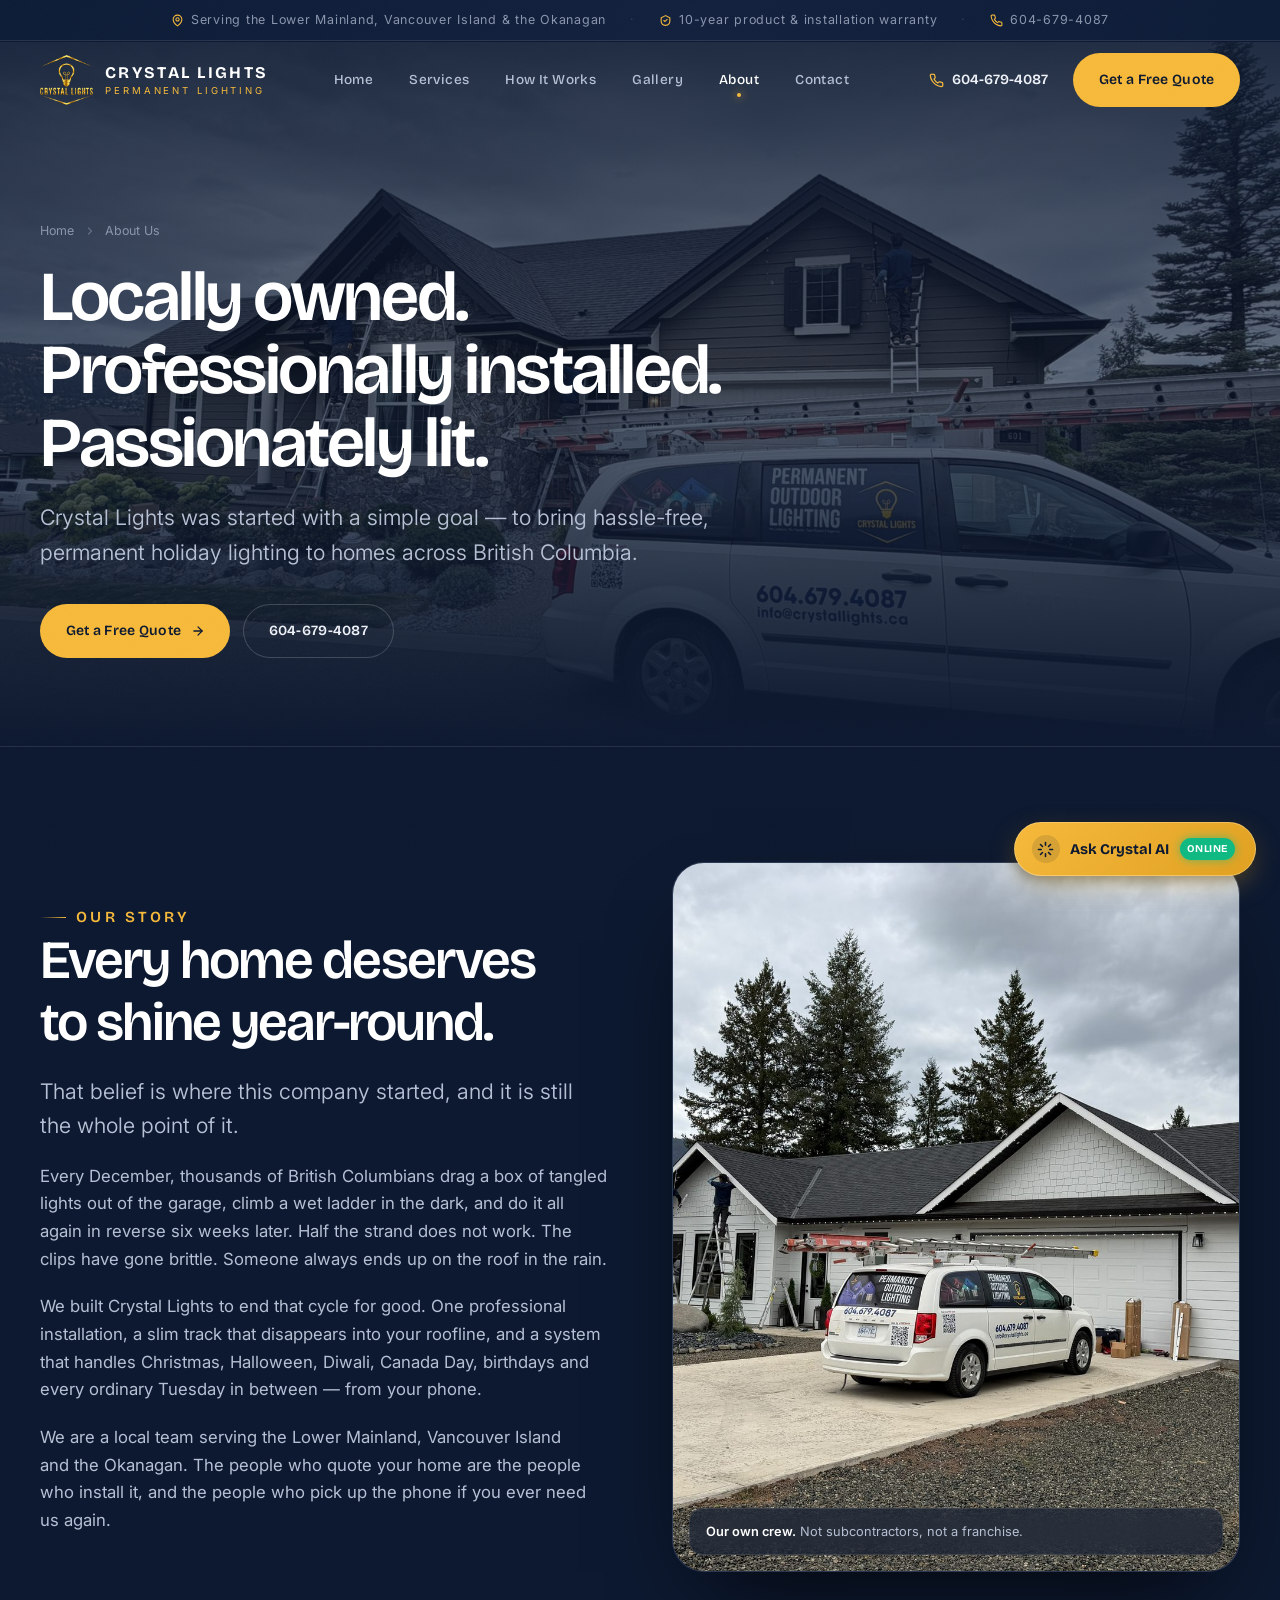
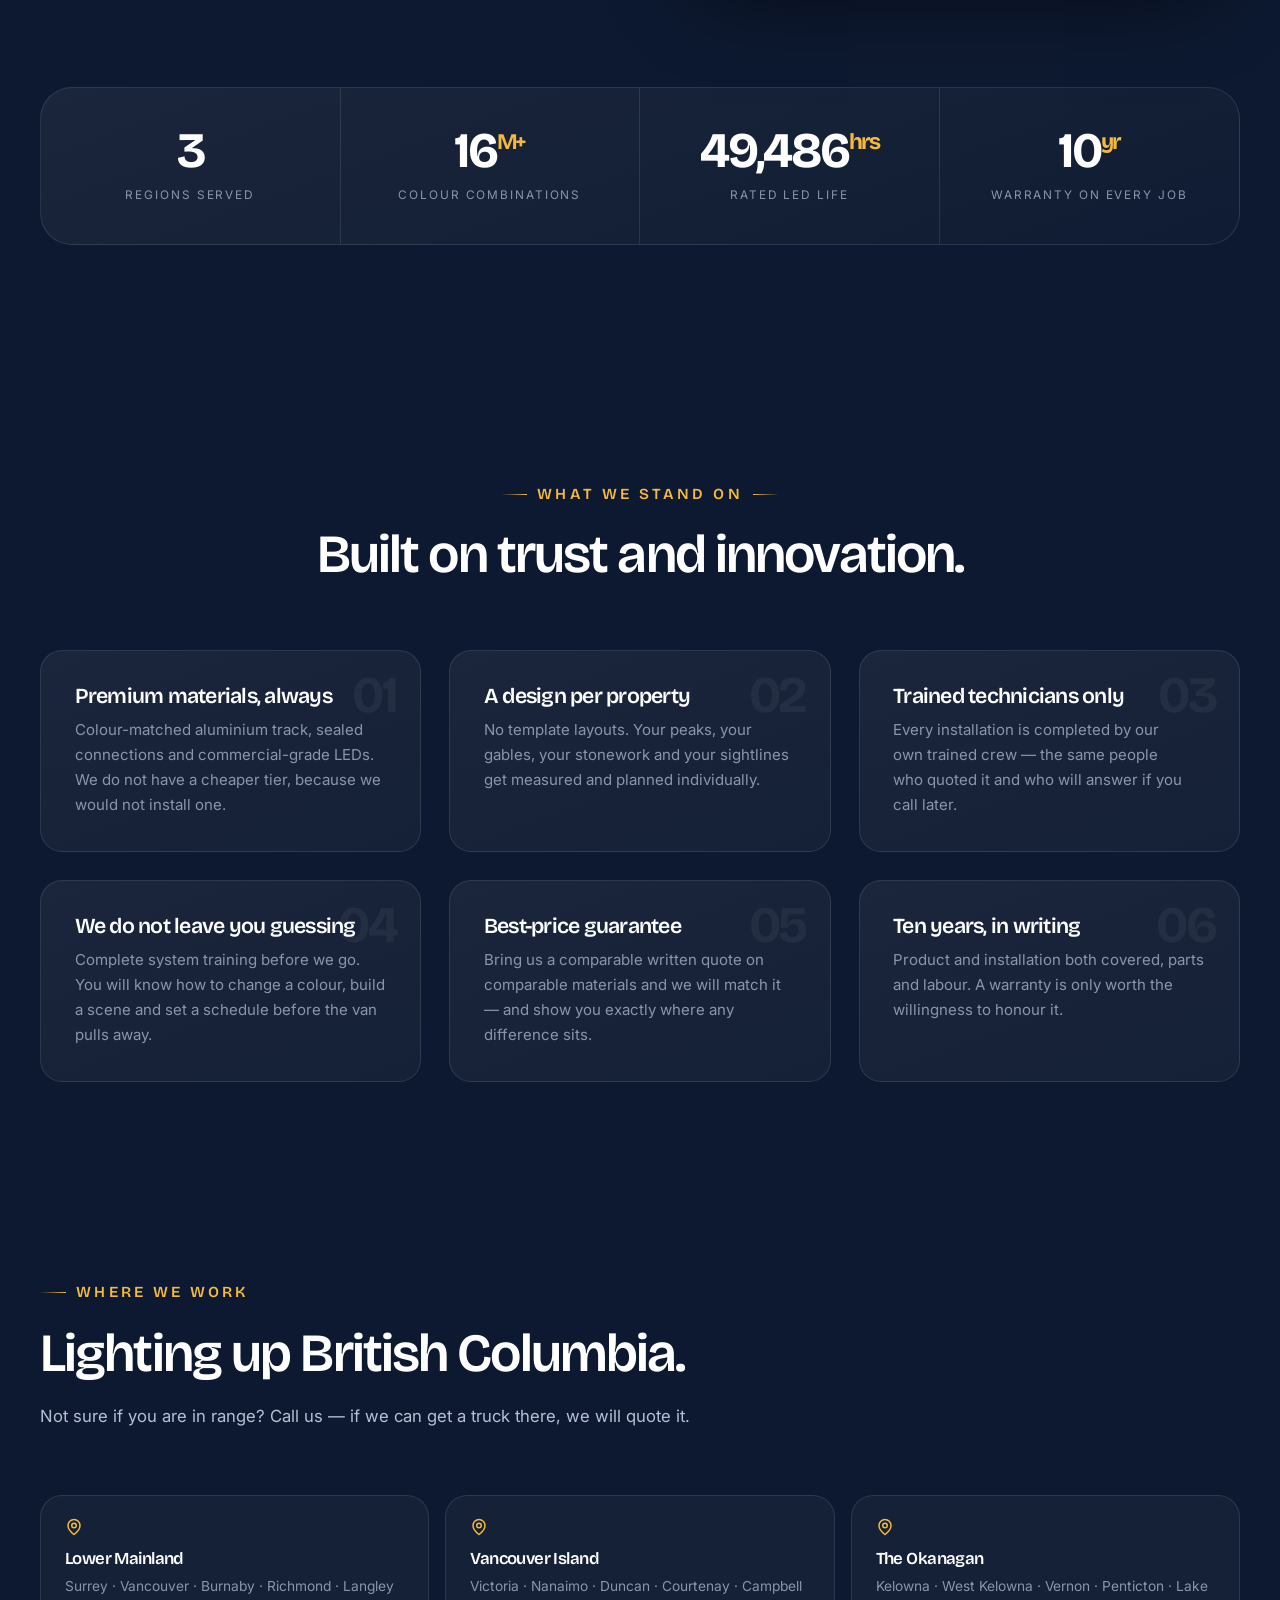
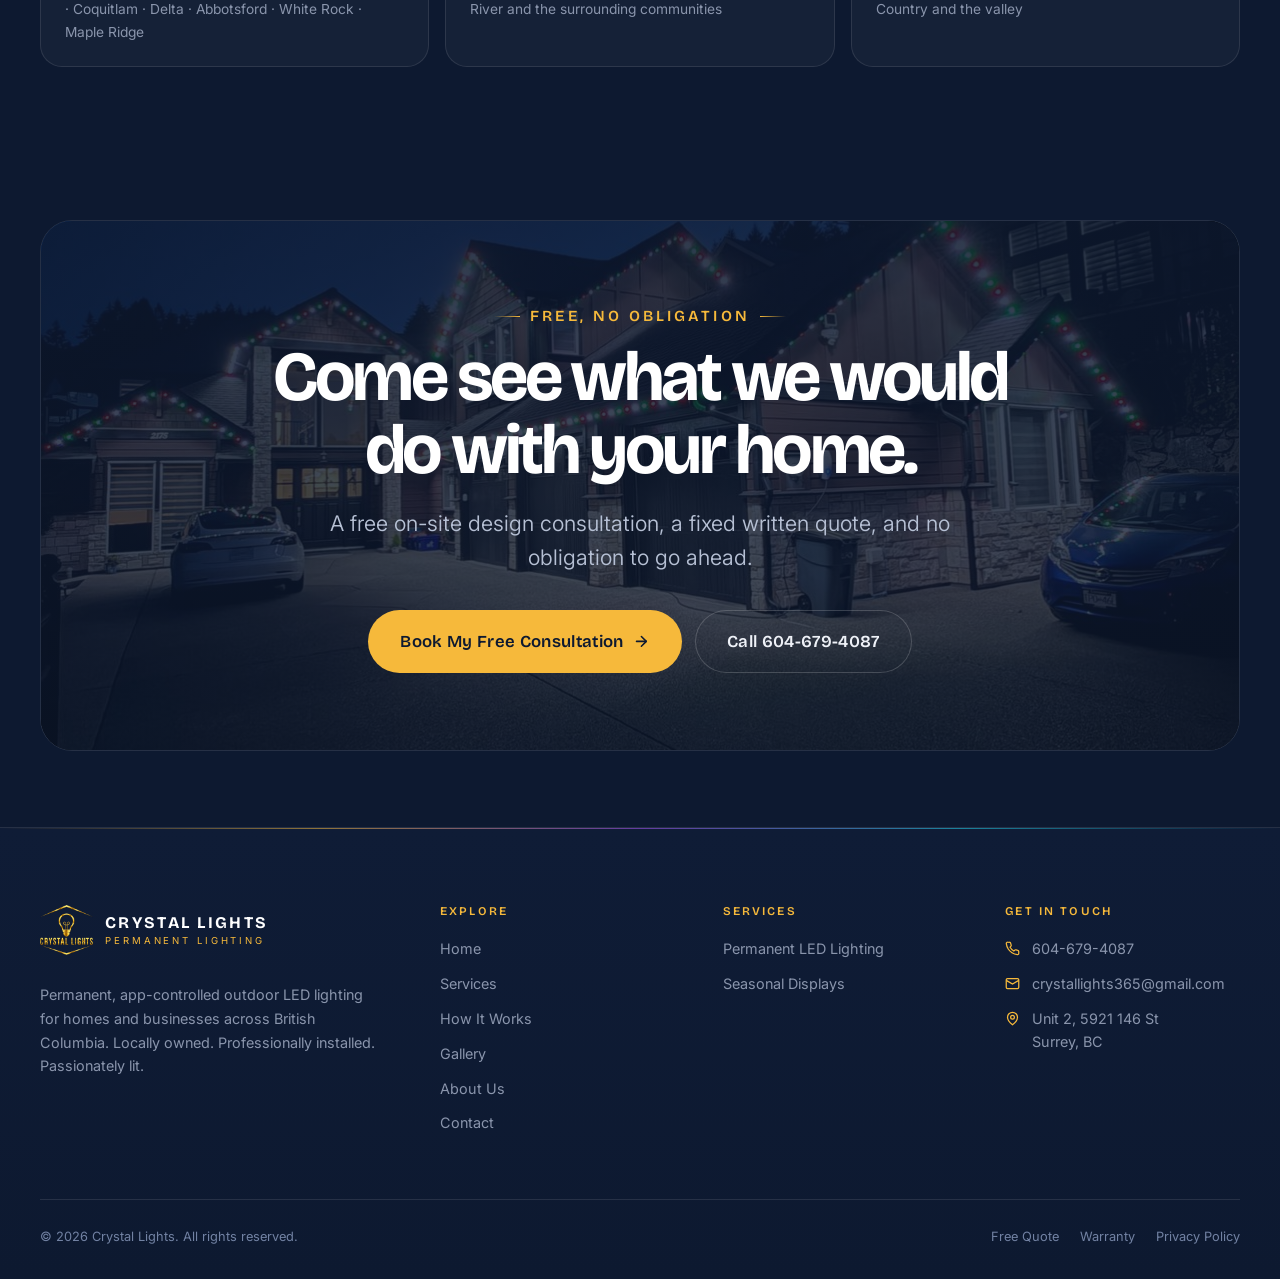
==== commit e017fed9: "Enable dual FormSubmit and Netlify Forms capture, activation verification, and bump cache buster to " ====
--- a/about.html
+++ b/about.html
@@ -18,7 +18,7 @@
 <link rel="preconnect" href="https://fonts.gstatic.com" crossorigin>
 <link href="https://fonts.googleapis.com/css2?family=Bebas+Neue&family=Bricolage+Grotesque:opsz,wght@12..96,300..800&family=Inter:wght@300;400;500;600;700&family=Instrument+Serif:ital@0;1&display=swap" rel="stylesheet">
 <link rel="icon" type="image/png" href="assets/img/favicon.png">
-<link rel="stylesheet" href="assets/css/style.css?v=20260928v4">
+<link rel="stylesheet" href="assets/css/style.css?v=20261001v1">
 </head>
 <body>
 <div class="grain" aria-hidden="true"></div>
@@ -419,6 +419,6 @@
   </div>
 </div>
 
-<script src="assets/js/main.js?v=20260928v4" defer></script>
+<script src="assets/js/main.js?v=20261001v1" defer></script>
 </body>
 </html>
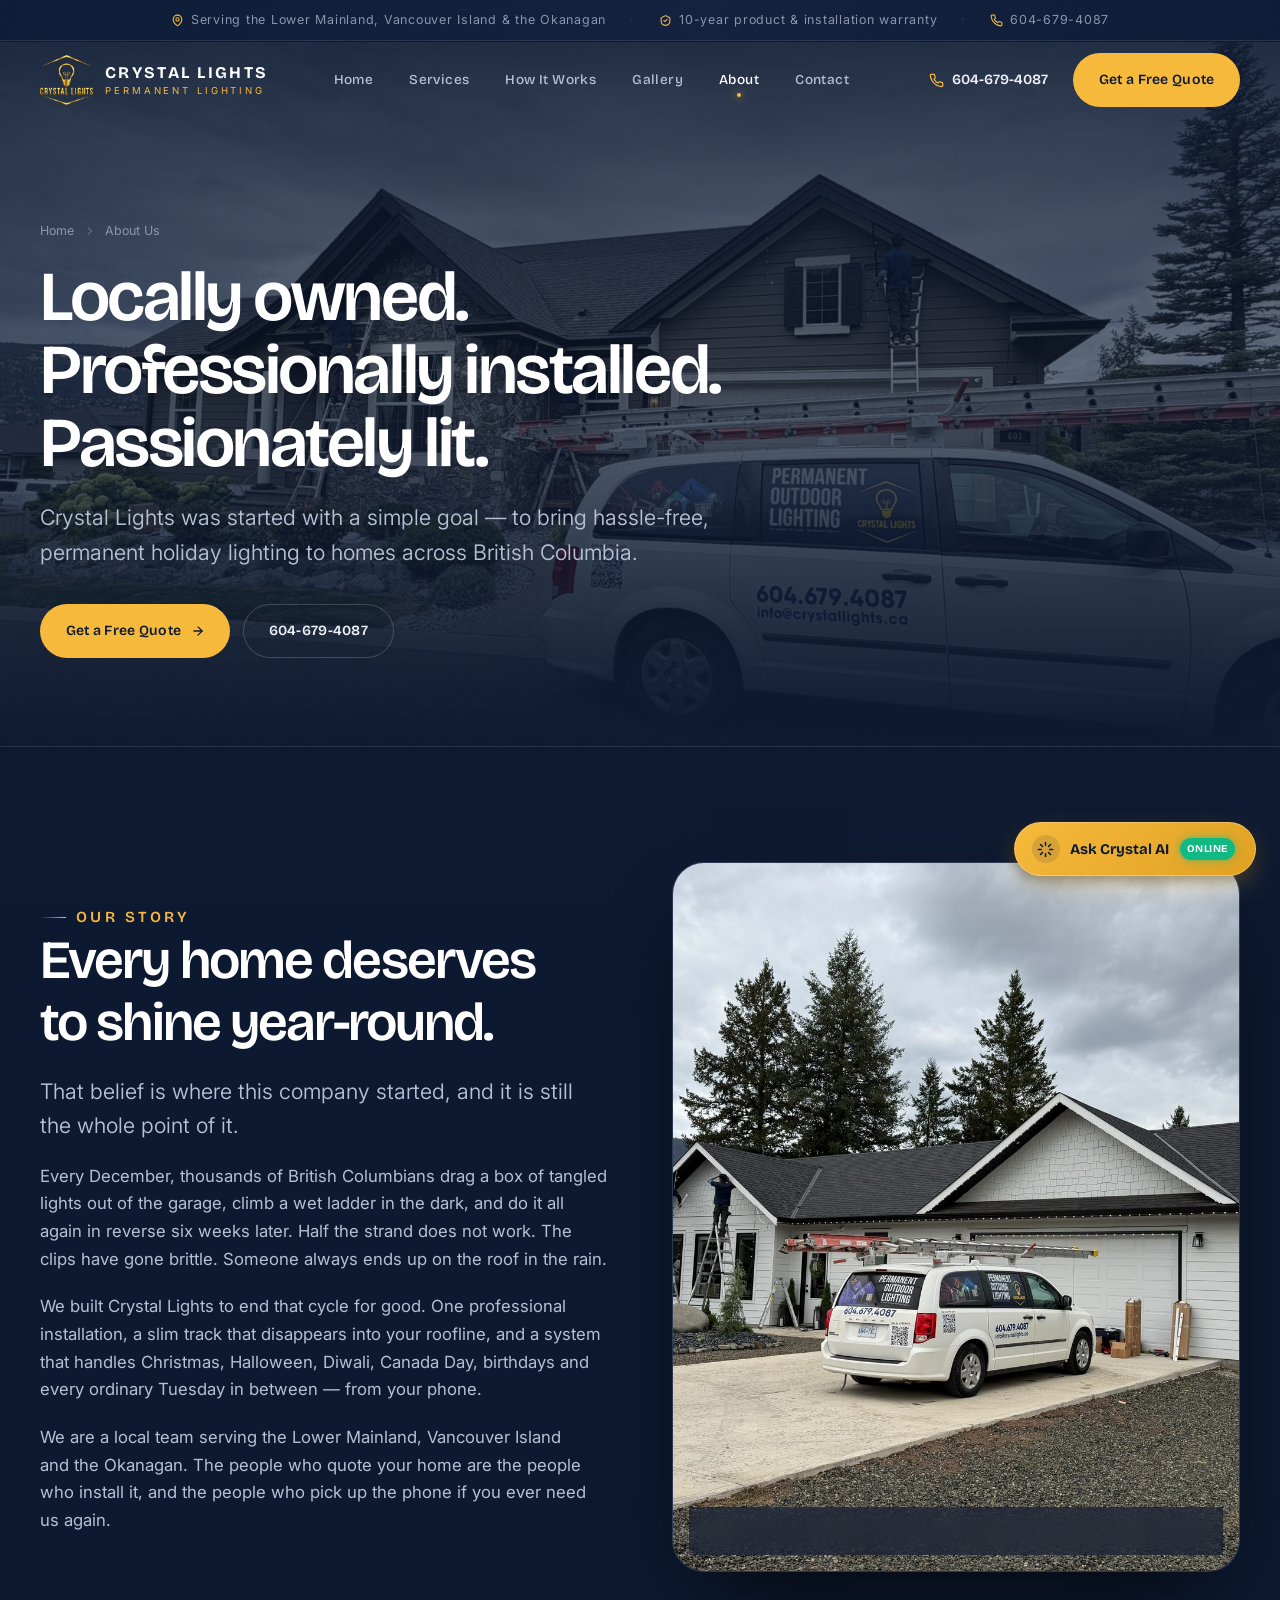
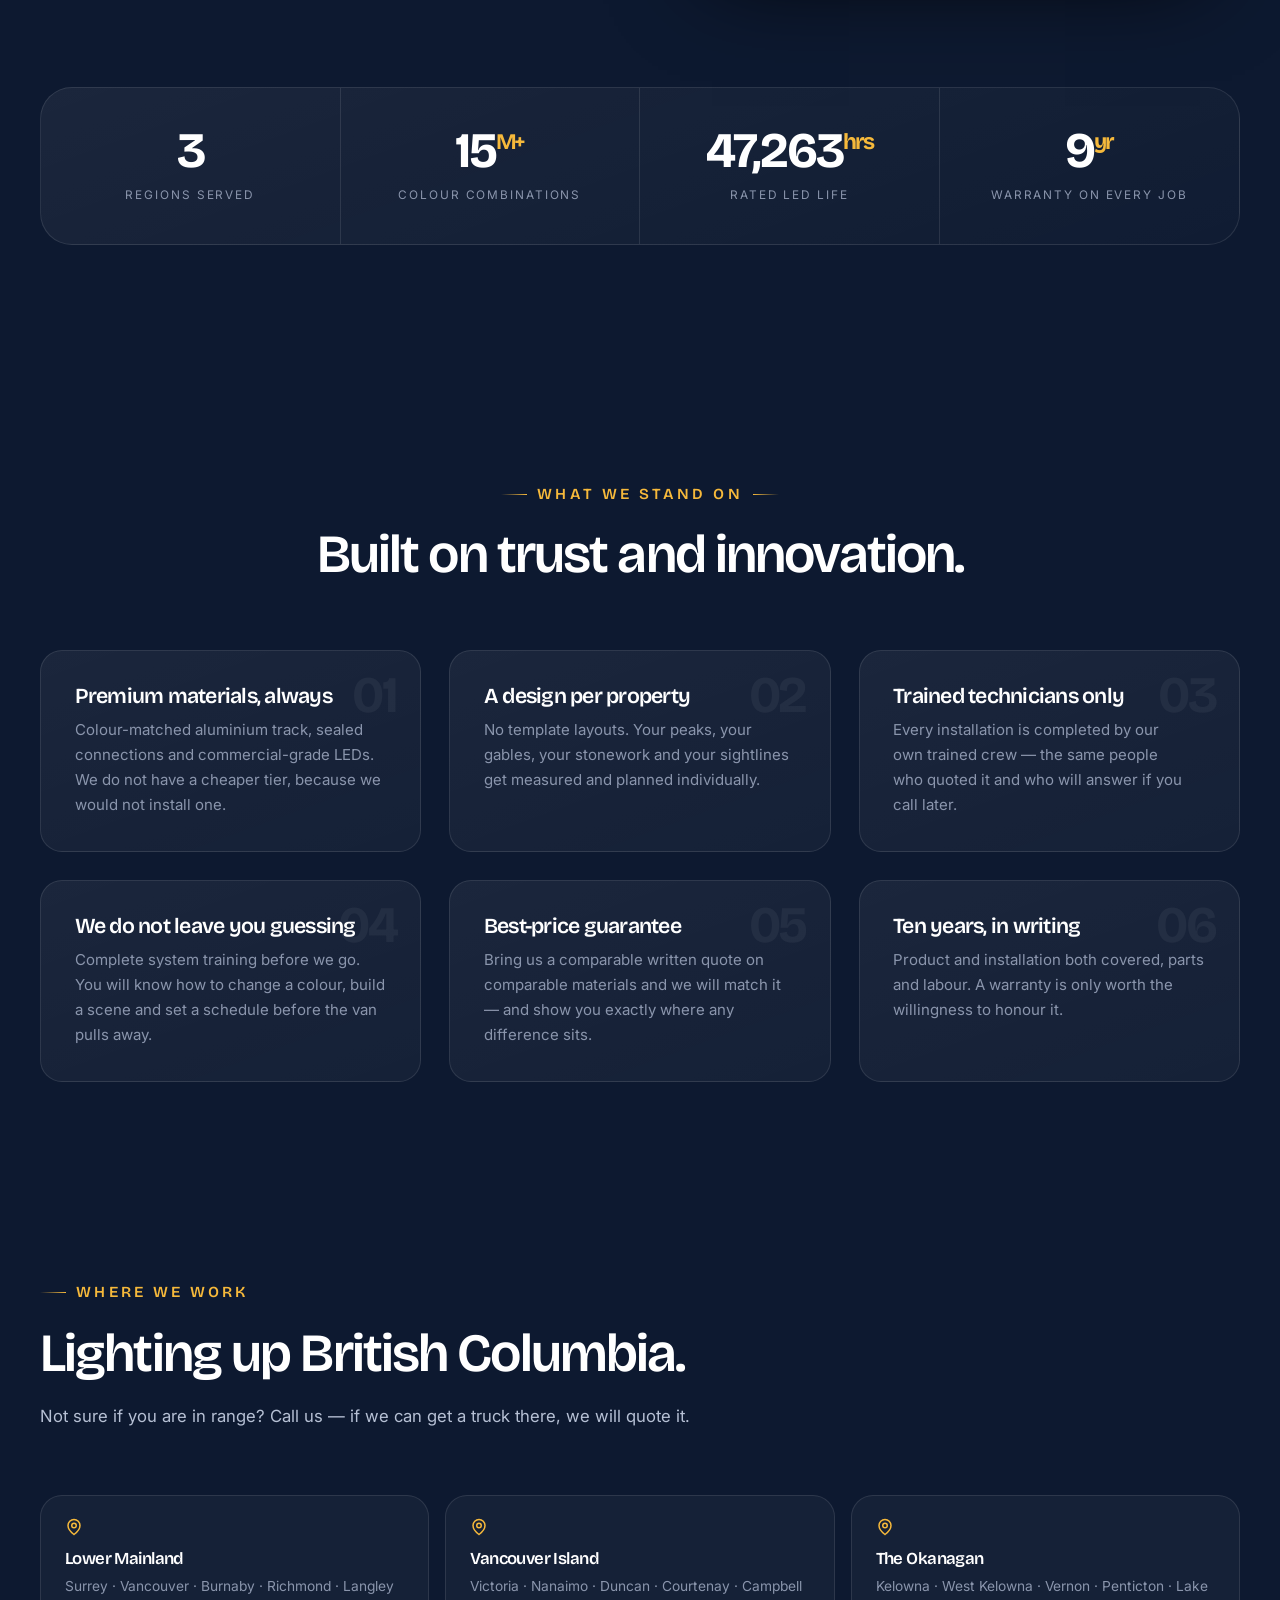
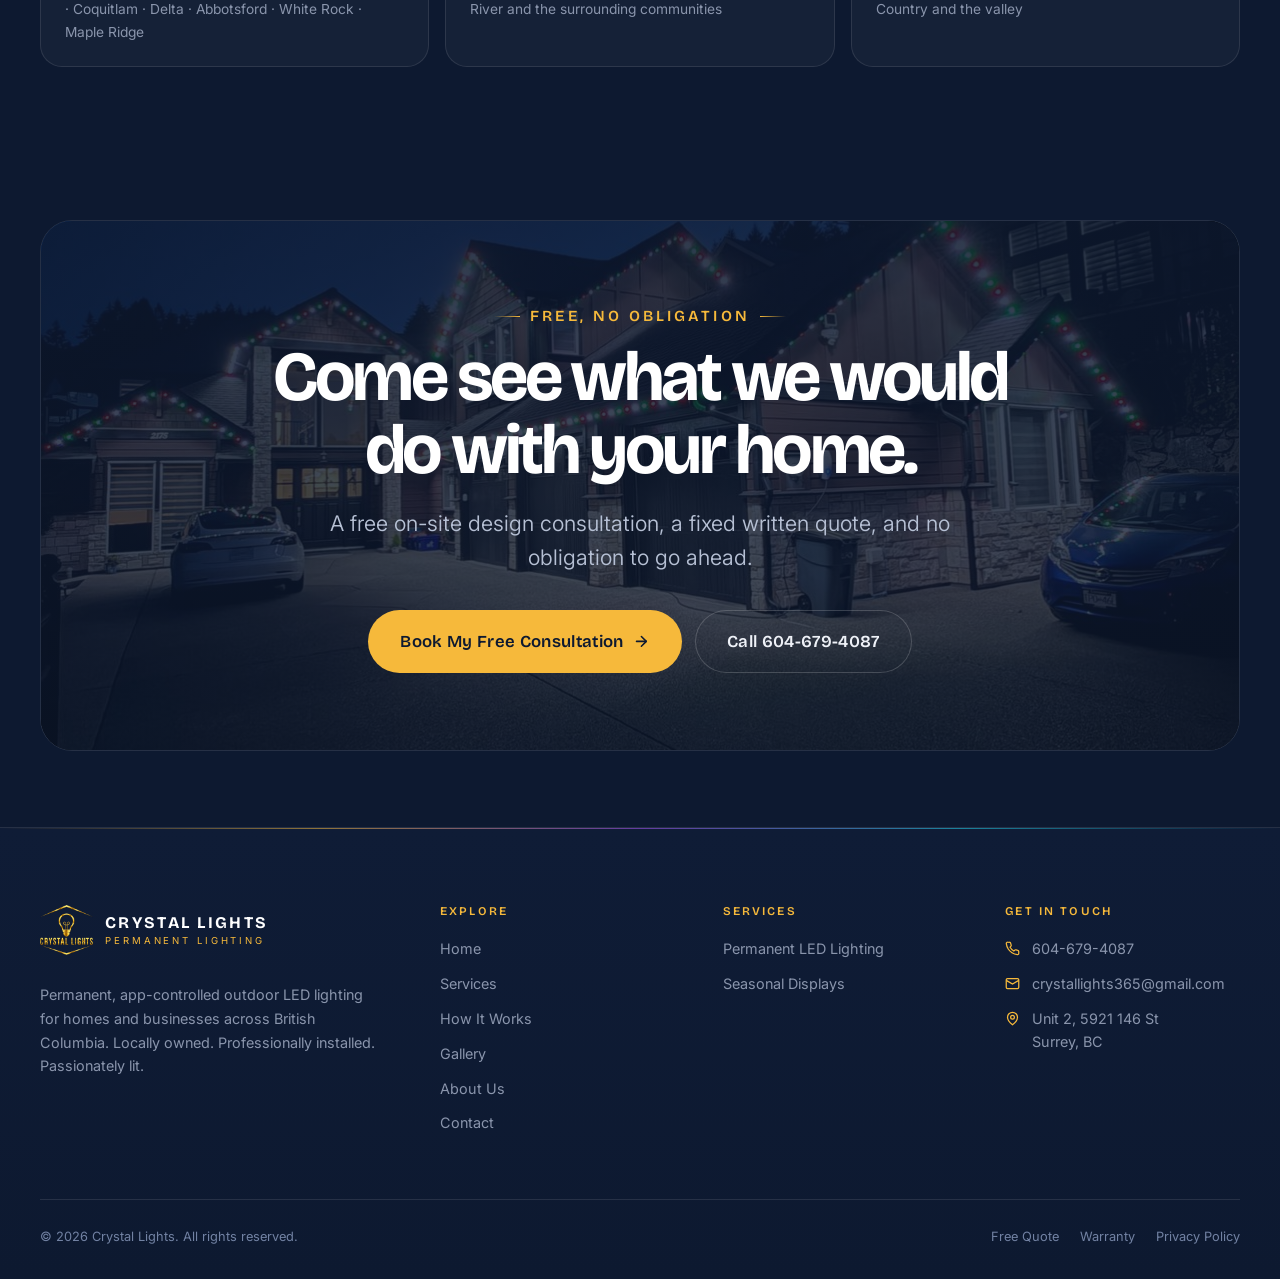
==== commit a883f7ca: "Allow topbar to scroll naturally, remove contact page dock, and auto-hide floating widgets when typi" ====
--- a/about.html
+++ b/about.html
@@ -18,15 +18,13 @@
 <link rel="preconnect" href="https://fonts.gstatic.com" crossorigin>
 <link href="https://fonts.googleapis.com/css2?family=Bebas+Neue&family=Bricolage+Grotesque:opsz,wght@12..96,300..800&family=Inter:wght@300;400;500;600;700&family=Instrument+Serif:ital@0;1&display=swap" rel="stylesheet">
 <link rel="icon" type="image/png" href="assets/img/favicon.png">
-<link rel="stylesheet" href="assets/css/style.css?v=20261001v1">
+<link rel="stylesheet" href="assets/css/style.css?v=20261001v2">
 </head>
 <body>
 <div class="grain" aria-hidden="true"></div>
 <a class="skip-link" href="#main">Skip to content</a>
 
-<!-- ========================= STICKY HEADER WRAPPER ========================= -->
-<div class="header-wrap">
-  <!-- ========================= TOP BAR ========================= -->
+<!-- ========================= TOP BAR ========================= -->
   <div class="topbar">
     <div class="shell topbar__inner">
       <span class="topbar__item">
@@ -80,7 +78,6 @@
       </div>
     </div>
   </header>
-</div>
 
 <!-- ========================= MOBILE DRAWER ========================= -->
 <div class="drawer" id="drawer" data-drawer>
@@ -419,6 +416,6 @@
   </div>
 </div>
 
-<script src="assets/js/main.js?v=20261001v1" defer></script>
+<script src="assets/js/main.js?v=20261001v2" defer></script>
 </body>
 </html>
--- a/assets/css/style.css
+++ b/assets/css/style.css
@@ -377,22 +377,6 @@
 /* --------------------------------------------------------------------------
    7. Header / navigation
    -------------------------------------------------------------------------- */
-.header-wrap {
-  position: sticky;
-  top: 0;
-  z-index: 80;
-  width: 100%;
-}
-.header-wrap .topbar {
-  position: relative;
-  z-index: 2;
-}
-.header-wrap .site-header {
-  position: relative;
-  top: auto;
-  z-index: 1;
-}
-
 .topbar {
   position: relative;
   z-index: 60;
@@ -434,8 +418,7 @@
   border-bottom: 1px solid transparent;
 }
 
-.site-header.is-stuck,
-.header-wrap.is-stuck .site-header {
+.site-header.is-stuck {
   background: rgba(7, 10, 18, 0.88);
   backdrop-filter: blur(18px) saturate(140%);
   -webkit-backdrop-filter: blur(18px) saturate(140%);
@@ -1939,14 +1922,20 @@
   display: none;
   gap: 0.6rem;
   transform: translateY(150%);
-  transition: transform 0.5s var(--ease-out);
+  transition: transform 0.4s var(--ease-out), opacity 0.25s, visibility 0.25s;
 }
 .dock.is-shown { transform: none; }
 .dock .btn { flex: 1; }
 @media (max-width: 640px) {
   .dock { display: flex; }
   /* Keep the fixed dock from sitting on top of the footer. */
-  body { padding-bottom: 5.25rem; }
+  body:not(.page-contact) { padding-bottom: 5.25rem; }
+}
+
+/* Never show the redundant floating quote dock on the contact/quote page */
+.page-contact .dock,
+body.page-contact .dock {
+  display: none !important;
 }
 
 /* --------------------------------------------------------------------------
@@ -2669,6 +2658,51 @@
   right: 24px;
   z-index: 999;
   font-family: var(--font-body);
+  transition: transform 0.35s var(--ease-out), opacity 0.25s var(--ease-out), visibility 0.25s;
+}
+
+@media (max-width: 640px) {
+  .cl-ai-widget {
+    bottom: 16px;
+    right: 16px;
+  }
+  /* On pages with dock, sit above dock so they NEVER overlap */
+  body:not(.page-contact) .dock.is-shown ~ .cl-ai-widget,
+  body:not(.page-contact):has(.dock.is-shown) .cl-ai-widget {
+    bottom: calc(4.85rem + env(safe-area-inset-bottom, 0px));
+  }
+  .cl-ai-trigger {
+    padding: 0.55rem 0.9rem;
+    font-size: 0.8rem;
+    gap: 0.45rem;
+    box-shadow: 0 8px 24px -6px rgba(246, 185, 59, 0.45), 0 3px 10px rgba(0, 0, 0, 0.4);
+  }
+  .cl-ai-trigger__icon {
+    width: 24px;
+    height: 24px;
+  }
+  .cl-ai-trigger__icon svg {
+    width: 14px;
+    height: 14px;
+  }
+}
+
+/* ==========================================================================
+   Typing Comfort: Auto-hide floating widgets when typing or keyboard is open
+   Prevents mobile overlap on input fields (Email, Address, etc.)
+   ========================================================================== */
+body.is-typing .dock,
+body.is-typing .cl-ai-widget,
+body:has(input:focus) .dock,
+body:has(input:focus) .cl-ai-widget,
+body:has(textarea:focus) .dock,
+body:has(textarea:focus) .cl-ai-widget,
+body:has(select:focus) .dock,
+body:has(select:focus) .cl-ai-widget {
+  opacity: 0 !important;
+  visibility: hidden !important;
+  pointer-events: none !important;
+  transform: translateY(120%) !important;
 }
 
 .cl-ai-trigger {
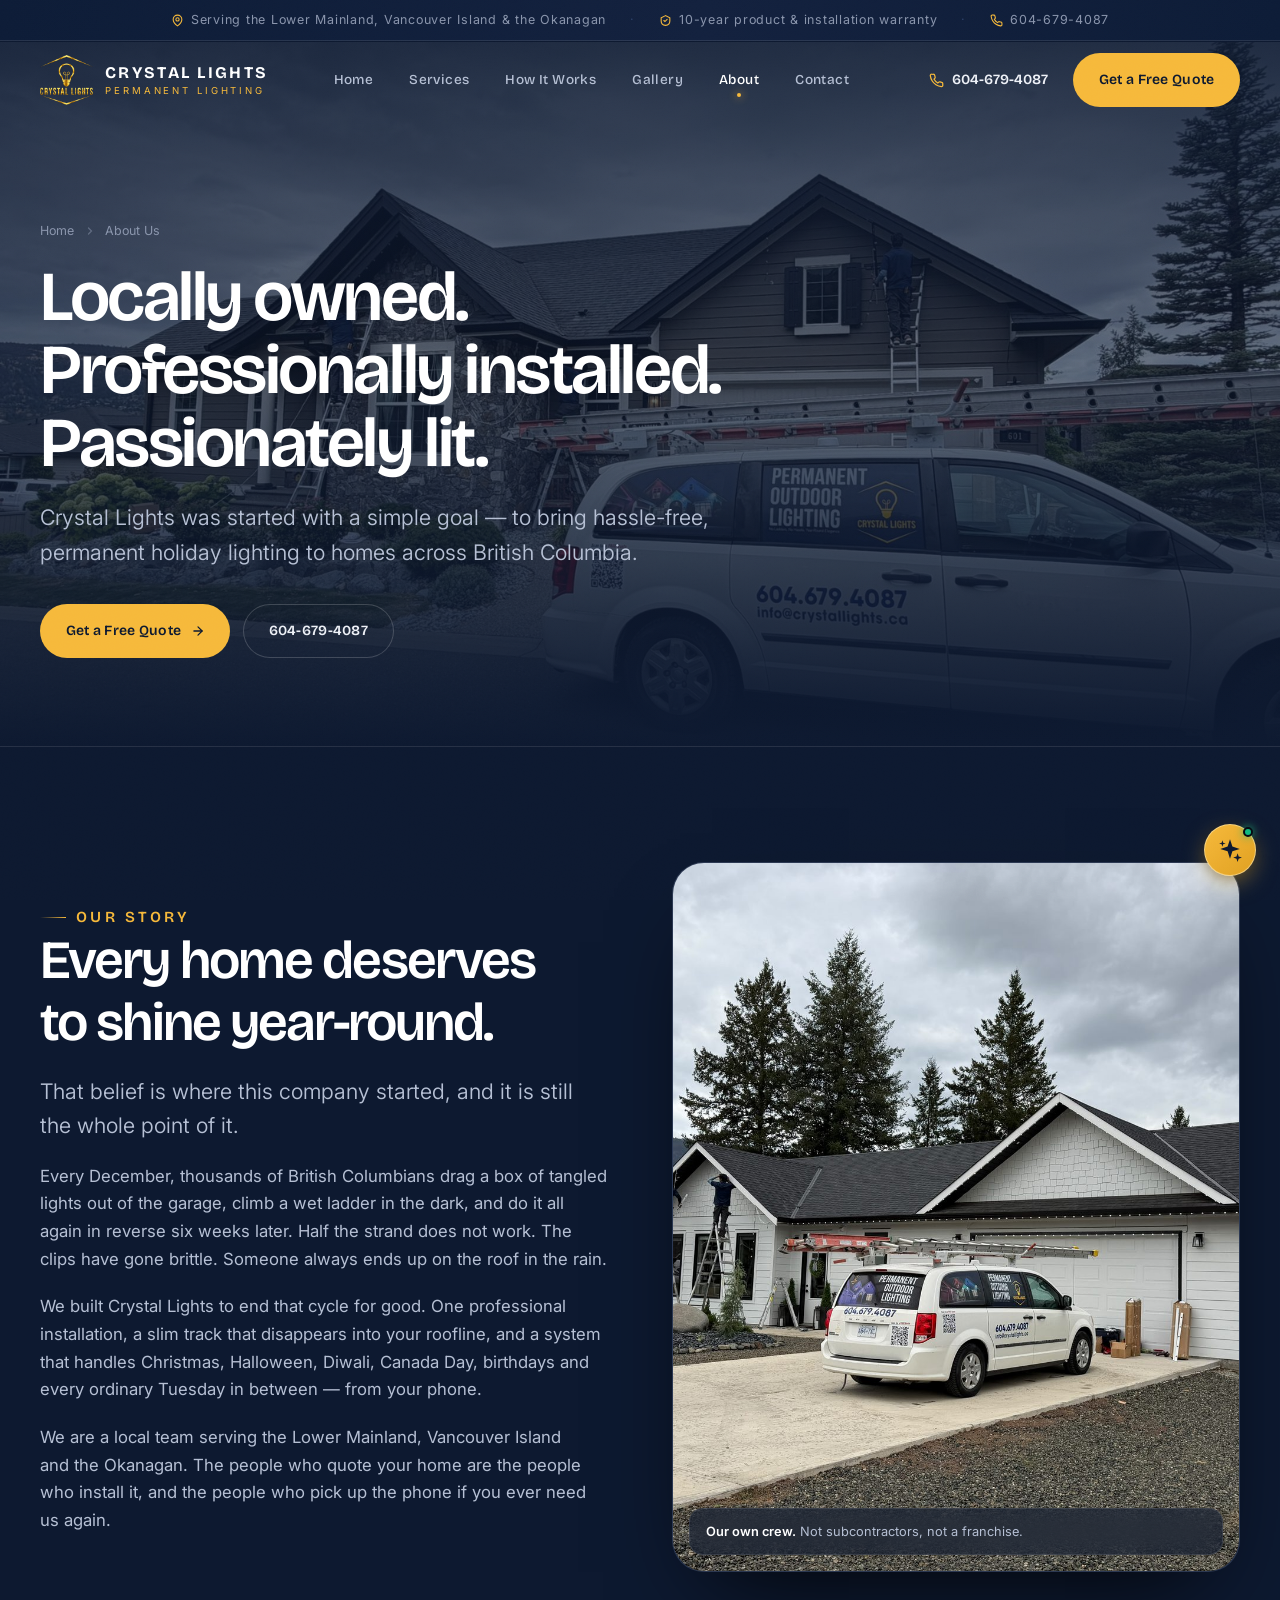
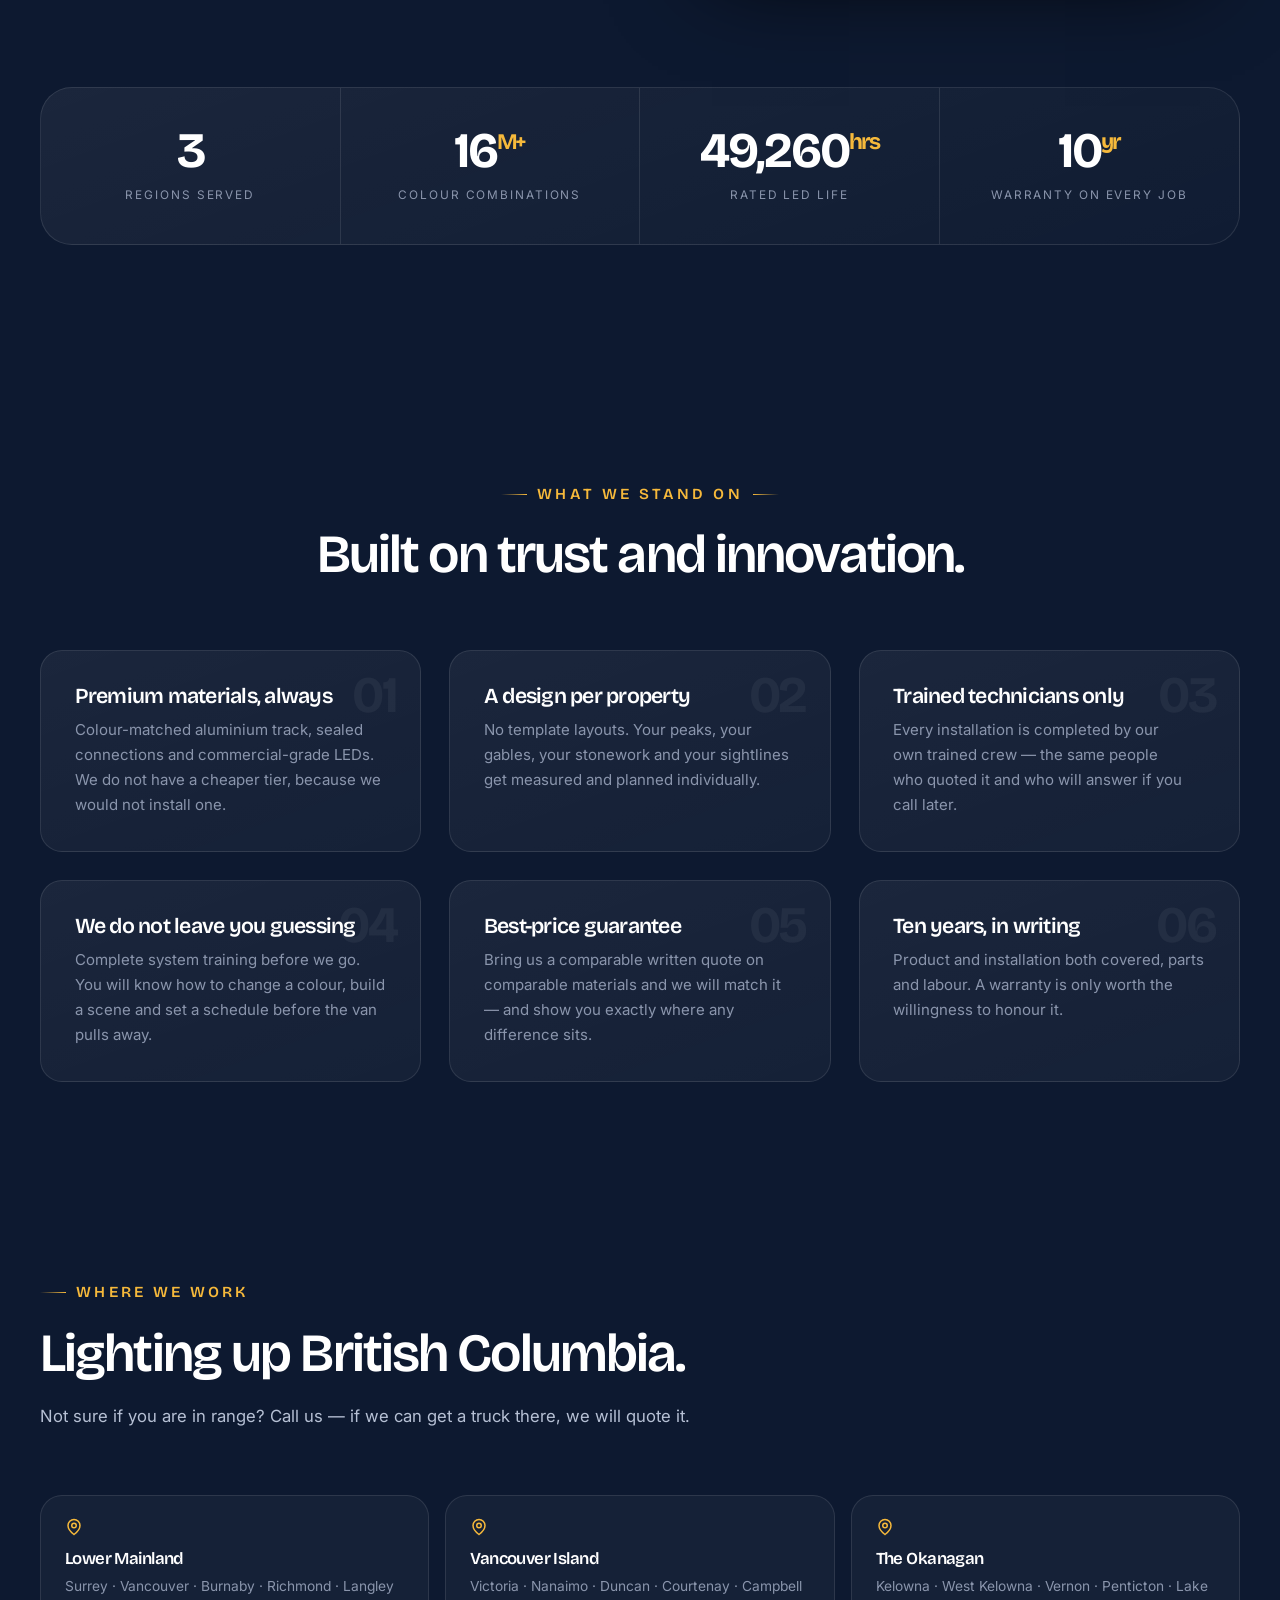
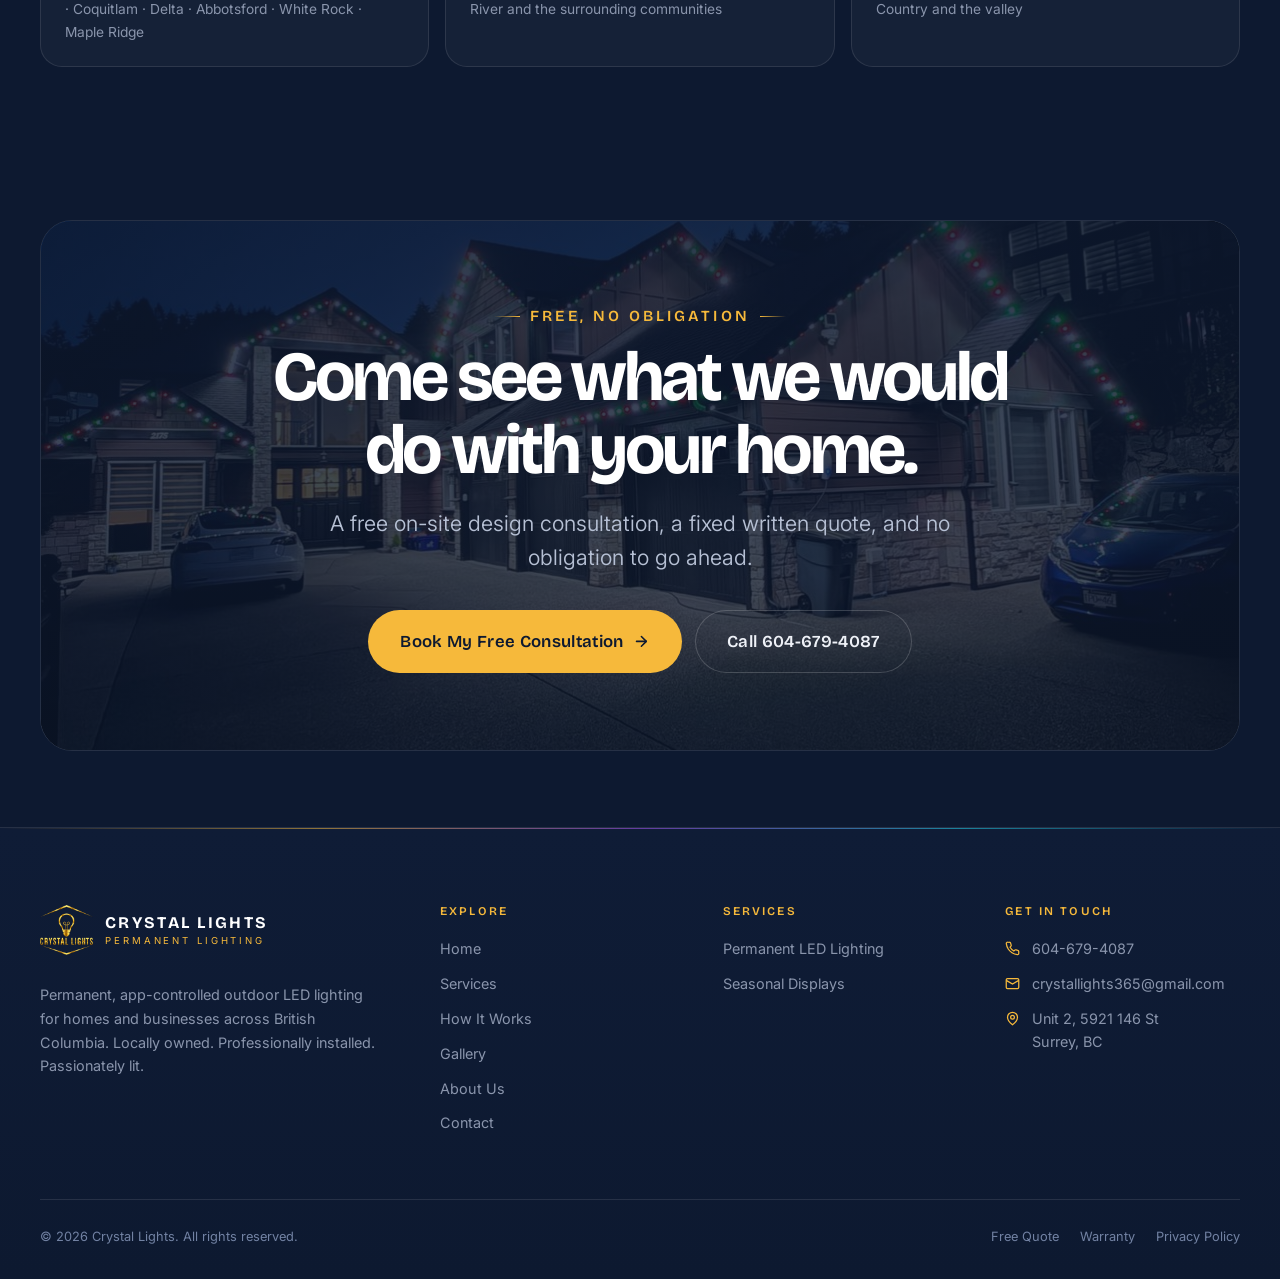
==== commit 7f74a2c1: "Remove scrolling Call and Free Quote dock and replace AI button text with compact AI symbol icon" ====
--- a/about.html
+++ b/about.html
@@ -18,7 +18,7 @@
 <link rel="preconnect" href="https://fonts.gstatic.com" crossorigin>
 <link href="https://fonts.googleapis.com/css2?family=Bebas+Neue&family=Bricolage+Grotesque:opsz,wght@12..96,300..800&family=Inter:wght@300;400;500;600;700&family=Instrument+Serif:ital@0;1&display=swap" rel="stylesheet">
 <link rel="icon" type="image/png" href="assets/img/favicon.png">
-<link rel="stylesheet" href="assets/css/style.css?v=20261001v2">
+<link rel="stylesheet" href="assets/css/style.css?v=20261003v1">
 </head>
 <body>
 <div class="grain" aria-hidden="true"></div>
@@ -358,22 +358,17 @@
   </div>
 </div>
 
-<!-- ========================= MOBILE DOCK ========================= -->
-<div class="dock" data-dock>
-  <a class="btn btn--ghost" href="tel:+16046794087">Call</a>
-  <a class="btn" href="contact.html">Free Quote</a>
-</div>
-
 <!-- ========================= AI LIGHTING ASSISTANT ========================= -->
 <div class="cl-ai-widget" id="clAiWidget">
-  <button class="cl-ai-trigger" id="clAiTrigger" type="button" aria-expanded="false" aria-label="Open Crystal Lights AI Assistant">
+  <button class="cl-ai-trigger" id="clAiTrigger" type="button" aria-expanded="false" aria-label="Ask Crystal AI" data-tooltip="Ask Crystal AI" title="Ask Crystal AI">
     <span class="cl-ai-trigger__icon" aria-hidden="true">
-      <svg viewBox="0 0 24 24" fill="none" stroke="currentColor" stroke-width="2.2" stroke-linecap="round" stroke-linejoin="round">
-        <path d="M12 2v4"/><path d="m4.93 4.93 2.83 2.83"/><path d="M2 12h4"/><path d="m4.93 19.07 2.83-2.83"/><path d="M12 18v4"/><path d="m16.24 16.24 2.83 2.83"/><path d="M18 12h4"/><path d="m16.24 7.76 2.83-2.83"/>
+      <svg viewBox="0 0 24 24" fill="currentColor">
+        <path d="M12 2L14.2 8.8L21 11L14.2 13.2L12 20L9.8 13.2L3 11L9.8 8.8L12 2Z"/>
+        <path d="M19 15L20 18L23 19L20 20L19 23L18 20L15 19L18 18L19 15Z"/>
+        <path d="M5 3L5.7 5.3L8 6L5.7 6.7L5 9L4.3 6.7L2 6L4.3 5.3L5 3Z"/>
       </svg>
     </span>
-    <span>Ask Crystal AI</span>
-    <span class="cl-ai-trigger__badge">Online</span>
+    <span class="cl-ai-status-dot" aria-hidden="true"></span>
   </button>
 
   <div class="cl-ai-modal" id="clAiModal" role="dialog" aria-modal="true" aria-label="Crystal Lights AI Assistant">
@@ -416,6 +411,6 @@
   </div>
 </div>
 
-<script src="assets/js/main.js?v=20261001v2" defer></script>
+<script src="assets/js/main.js?v=20261003v1" defer></script>
 </body>
 </html>
--- a/assets/css/style.css
+++ b/assets/css/style.css
@@ -1911,30 +1911,9 @@
 .footer__bar a:hover { color: var(--gold-300); }
 
 /* --------------------------------------------------------------------------
-   23. Floating quote button (mobile)
+   23. Floating quote button (mobile dock - disabled per client request)
    -------------------------------------------------------------------------- */
 .dock {
-  position: fixed;
-  left: var(--gutter);
-  right: var(--gutter);
-  bottom: 1rem;
-  z-index: 60;
-  display: none;
-  gap: 0.6rem;
-  transform: translateY(150%);
-  transition: transform 0.4s var(--ease-out), opacity 0.25s, visibility 0.25s;
-}
-.dock.is-shown { transform: none; }
-.dock .btn { flex: 1; }
-@media (max-width: 640px) {
-  .dock { display: flex; }
-  /* Keep the fixed dock from sitting on top of the footer. */
-  body:not(.page-contact) { padding-bottom: 5.25rem; }
-}
-
-/* Never show the redundant floating quote dock on the contact/quote page */
-.page-contact .dock,
-body.page-contact .dock {
   display: none !important;
 }
 
@@ -2661,98 +2640,126 @@
   transition: transform 0.35s var(--ease-out), opacity 0.25s var(--ease-out), visibility 0.25s;
 }
 
+@keyframes clAiGlowPulse {
+  0%, 100% {
+    box-shadow: 0 8px 24px -4px rgba(246, 185, 59, 0.55), 0 3px 12px rgba(0, 0, 0, 0.4);
+  }
+  50% {
+    box-shadow: 0 12px 32px -4px rgba(246, 185, 59, 0.8), 0 0 18px rgba(246, 185, 59, 0.4), 0 3px 12px rgba(0, 0, 0, 0.4);
+  }
+}
+
+.cl-ai-trigger {
+  position: relative;
+  display: flex;
+  align-items: center;
+  justify-content: center;
+  width: 52px;
+  height: 52px;
+  padding: 0;
+  border-radius: 50%;
+  background: linear-gradient(135deg, var(--gold-400), var(--gold-500));
+  color: var(--ink-000);
+  border: 1.5px solid rgba(255, 233, 176, 0.6);
+  box-shadow: 0 8px 24px -4px rgba(246, 185, 59, 0.55), 0 3px 12px rgba(0, 0, 0, 0.4);
+  cursor: pointer;
+  animation: clAiGlowPulse 3.5s ease-in-out infinite;
+  transition: transform 0.25s var(--ease-out), box-shadow 0.25s var(--ease-out);
+}
+.cl-ai-trigger:hover {
+  animation: none;
+  transform: translateY(-3px) scale(1.08);
+  box-shadow: 0 14px 34px -5px rgba(246, 185, 59, 0.85), 0 6px 16px rgba(0, 0, 0, 0.5);
+}
+.cl-ai-trigger:active {
+  transform: translateY(-1px) scale(0.96);
+}
+.cl-ai-trigger__icon {
+  display: flex;
+  align-items: center;
+  justify-content: center;
+  width: 28px;
+  height: 28px;
+}
+.cl-ai-trigger__icon svg {
+  width: 26px;
+  height: 26px;
+  color: var(--ink-000);
+}
+.cl-ai-status-dot {
+  position: absolute;
+  top: 2px;
+  right: 2px;
+  width: 10px;
+  height: 10px;
+  background: #10b981;
+  border: 2px solid #070a12;
+  border-radius: 50%;
+  box-shadow: 0 0 8px rgba(16, 185, 129, 0.85);
+}
+
+/* Desktop hover tooltip */
+@media (hover: hover) and (min-width: 641px) {
+  .cl-ai-trigger[data-tooltip]::before {
+    content: attr(data-tooltip);
+    position: absolute;
+    right: calc(100% + 12px);
+    top: 50%;
+    transform: translateY(-50%) translateX(6px);
+    background: rgba(13, 25, 48, 0.95);
+    color: #fff;
+    font-size: 0.78rem;
+    font-weight: 600;
+    white-space: nowrap;
+    padding: 0.4rem 0.75rem;
+    border-radius: 8px;
+    border: 1px solid rgba(246, 185, 59, 0.3);
+    box-shadow: 0 6px 18px rgba(0, 0, 0, 0.5);
+    opacity: 0;
+    pointer-events: none;
+    transition: opacity 0.2s var(--ease-out), transform 0.2s var(--ease-out);
+  }
+  .cl-ai-trigger:hover[data-tooltip]::before {
+    opacity: 1;
+    transform: translateY(-50%) translateX(0);
+  }
+}
+
 @media (max-width: 640px) {
   .cl-ai-widget {
-    bottom: 16px;
-    right: 16px;
-  }
-  /* On pages with dock, sit above dock so they NEVER overlap */
-  body:not(.page-contact) .dock.is-shown ~ .cl-ai-widget,
-  body:not(.page-contact):has(.dock.is-shown) .cl-ai-widget {
-    bottom: calc(4.85rem + env(safe-area-inset-bottom, 0px));
+    bottom: calc(18px + env(safe-area-inset-bottom, 0px));
+    right: 18px;
   }
   .cl-ai-trigger {
-    padding: 0.55rem 0.9rem;
-    font-size: 0.8rem;
-    gap: 0.45rem;
-    box-shadow: 0 8px 24px -6px rgba(246, 185, 59, 0.45), 0 3px 10px rgba(0, 0, 0, 0.4);
+    width: 48px;
+    height: 48px;
+    box-shadow: 0 8px 22px -5px rgba(246, 185, 59, 0.55), 0 3px 10px rgba(0, 0, 0, 0.4);
   }
   .cl-ai-trigger__icon {
     width: 24px;
     height: 24px;
   }
   .cl-ai-trigger__icon svg {
-    width: 14px;
-    height: 14px;
+    width: 22px;
+    height: 22px;
   }
-}
-
-/* ==========================================================================
-   Typing Comfort: Auto-hide floating widgets when typing or keyboard is open
-   Prevents mobile overlap on input fields (Email, Address, etc.)
-   ========================================================================== */
-body.is-typing .dock,
+  .cl-ai-status-dot {
+    top: 1px;
+    right: 1px;
+    width: 9px;
+    height: 9px;
+  }
+}
+
+/* Typing Comfort: Auto-hide floating widget when typing or keyboard is open */
 body.is-typing .cl-ai-widget,
-body:has(input:focus) .dock,
 body:has(input:focus) .cl-ai-widget,
-body:has(textarea:focus) .dock,
 body:has(textarea:focus) .cl-ai-widget,
-body:has(select:focus) .dock,
 body:has(select:focus) .cl-ai-widget {
   opacity: 0 !important;
   visibility: hidden !important;
   pointer-events: none !important;
   transform: translateY(120%) !important;
-}
-
-.cl-ai-trigger {
-  position: relative;
-  display: inline-flex;
-  align-items: center;
-  gap: 0.65rem;
-  background: linear-gradient(135deg, var(--gold-400), var(--gold-500));
-  color: var(--ink-000);
-  font-family: var(--font-display);
-  font-size: 0.92rem;
-  font-weight: 700;
-  padding: 0.75rem 1.25rem 0.75rem 1.05rem;
-  border-radius: var(--r-pill);
-  border: 1px solid rgba(255, 233, 176, 0.4);
-  box-shadow: 0 10px 30px -8px rgba(246, 185, 59, 0.5), 0 4px 12px rgba(0, 0, 0, 0.4);
-  cursor: pointer;
-  transition: transform 0.25s var(--ease-out), box-shadow 0.25s var(--ease-out);
-}
-.cl-ai-trigger:hover {
-  transform: translateY(-3px) scale(1.02);
-  box-shadow: 0 15px 35px -8px rgba(246, 185, 59, 0.7), 0 6px 16px rgba(0, 0, 0, 0.5);
-}
-.cl-ai-trigger:active {
-  transform: translateY(-1px);
-}
-.cl-ai-trigger__icon {
-  display: flex;
-  align-items: center;
-  justify-content: center;
-  width: 28px;
-  height: 28px;
-  background: rgba(13, 25, 48, 0.12);
-  border-radius: 50%;
-}
-.cl-ai-trigger__icon svg {
-  width: 17px;
-  height: 17px;
-  color: var(--ink-000);
-}
-.cl-ai-trigger__badge {
-  background: #10b981;
-  color: #fff;
-  font-size: 0.65rem;
-  font-weight: 700;
-  text-transform: uppercase;
-  letter-spacing: 0.05em;
-  padding: 0.15rem 0.45rem;
-  border-radius: var(--r-pill);
-  box-shadow: 0 0 10px rgba(16, 185, 129, 0.6);
 }
 
 .cl-ai-modal {
